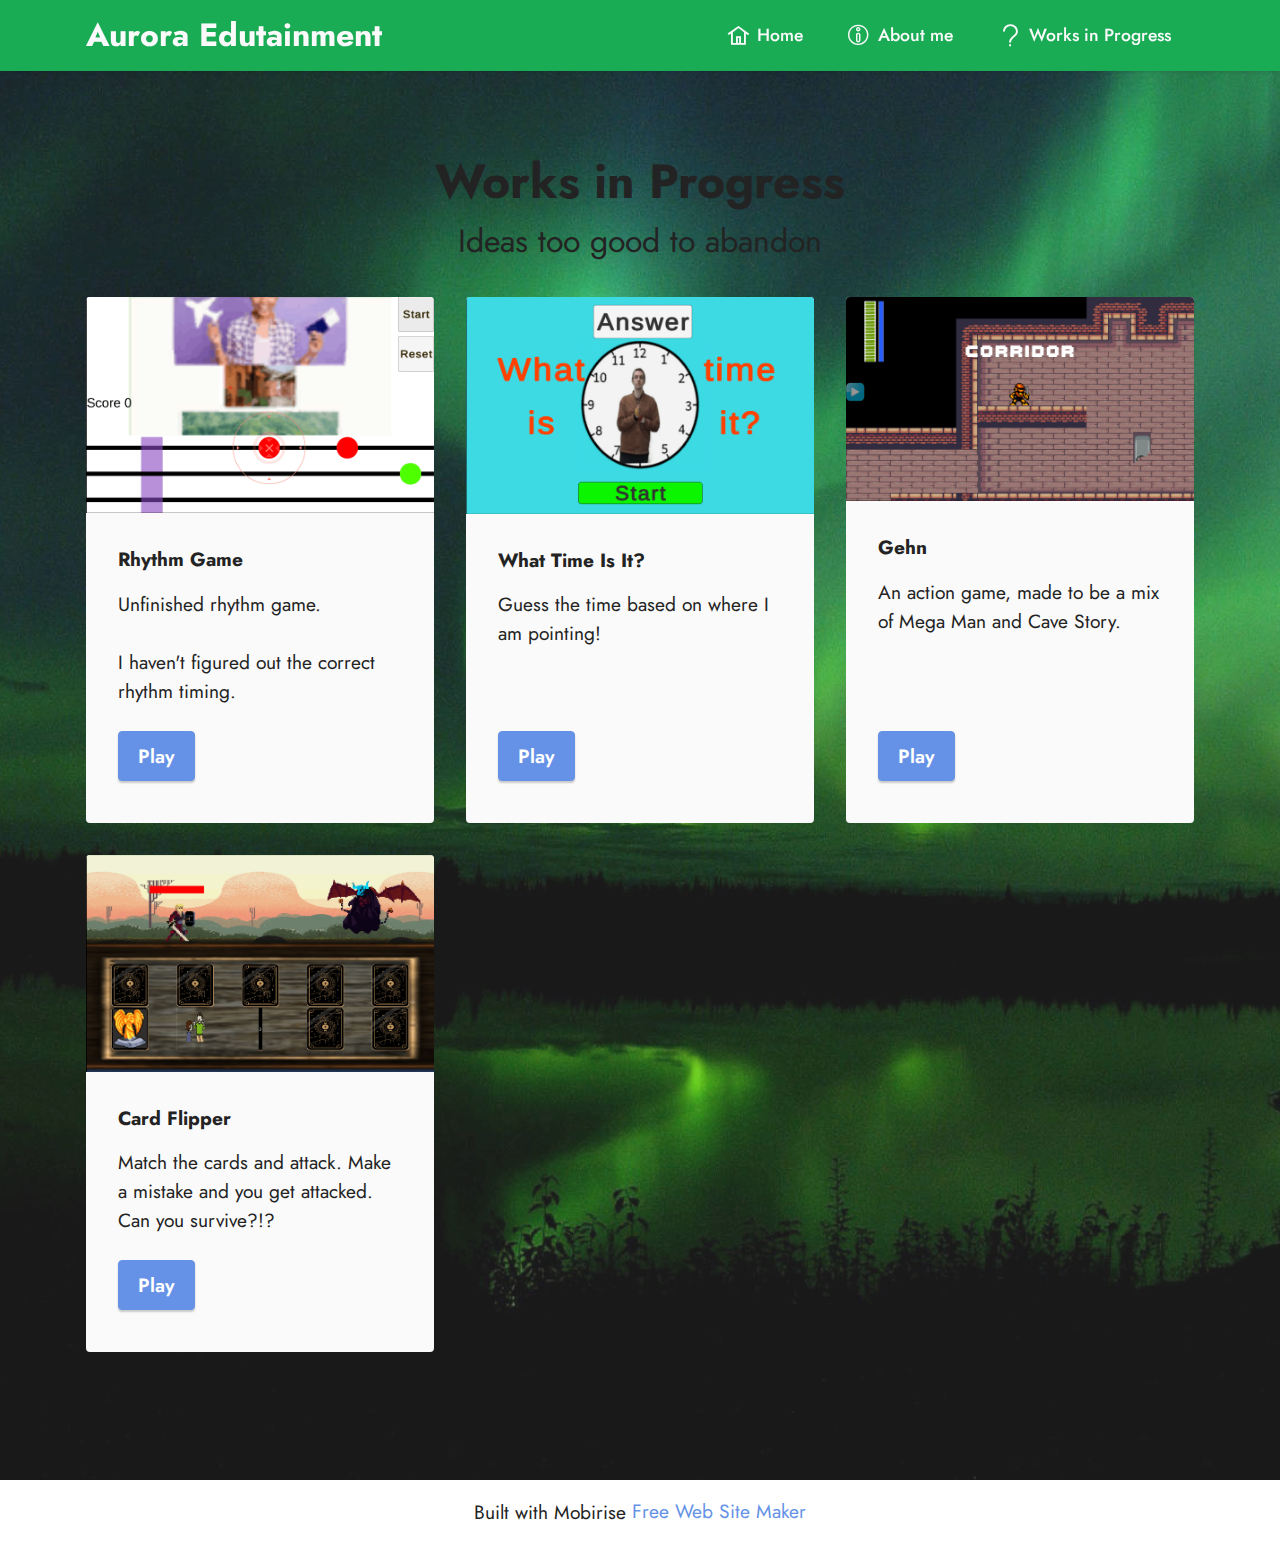
==== page1.html @ 4bd22169 "initial commit" ====
<!DOCTYPE html>
<html  >
<head>
  <!-- Site made with Mobirise Website Builder v5.6.11, https://mobirise.com -->
  <meta charset="UTF-8">
  <meta http-equiv="X-UA-Compatible" content="IE=edge">
  <meta name="generator" content="Mobirise v5.6.11, mobirise.com">
  <meta name="twitter:card" content="summary_large_image"/>
  <meta name="twitter:image:src" content="">
  <meta property="og:image" content="">
  <meta name="twitter:title" content="Works in Progress">
  <meta name="viewport" content="width=device-width, initial-scale=1, minimum-scale=1">
  <link rel="shortcut icon" href="assets/images/logo.png" type="image/x-icon">
  <meta name="description" content="">
  
  
  <title>Works in Progress</title>
  <link rel="stylesheet" href="assets/web/assets/mobirise-icons2/mobirise2.css">
  <link rel="stylesheet" href="assets/web/assets/mobirise-icons-bold/mobirise-icons-bold.css">
  <link rel="stylesheet" href="assets/bootstrap/css/bootstrap.min.css">
  <link rel="stylesheet" href="assets/bootstrap/css/bootstrap-grid.min.css">
  <link rel="stylesheet" href="assets/bootstrap/css/bootstrap-reboot.min.css">
  <link rel="stylesheet" href="assets/dropdown/css/style.css">
  <link rel="stylesheet" href="assets/socicon/css/styles.css">
  <link rel="stylesheet" href="assets/theme/css/style.css">
  <link rel="preload" href="https://fonts.googleapis.com/css?family=Jost:100,200,300,400,500,600,700,800,900,100i,200i,300i,400i,500i,600i,700i,800i,900i&display=swap" as="style" onload="this.onload=null;this.rel='stylesheet'">
  <noscript><link rel="stylesheet" href="https://fonts.googleapis.com/css?family=Jost:100,200,300,400,500,600,700,800,900,100i,200i,300i,400i,500i,600i,700i,800i,900i&display=swap"></noscript>
  <link rel="preload" as="style" href="assets/mobirise/css/mbr-additional.css"><link rel="stylesheet" href="assets/mobirise/css/mbr-additional.css" type="text/css">
  
  
  
  
</head>
<body>
  
  <section data-bs-version="5.1" class="menu menu1 cid-tfhYe8o2mH" once="menu" id="menu1-6">
    

    <nav class="navbar navbar-dropdown navbar-fixed-top navbar-expand-lg">
        <div class="container">
            <div class="navbar-brand">
                
                <span class="navbar-caption-wrap"><a class="navbar-caption text-white display-5" href="https://mobiri.se">Aurora Edutainment</a></span>
            </div>
            <button class="navbar-toggler" type="button" data-toggle="collapse" data-bs-toggle="collapse" data-target="#navbarSupportedContent" data-bs-target="#navbarSupportedContent" aria-controls="navbarNavAltMarkup" aria-expanded="false" aria-label="Toggle navigation">
                <div class="hamburger">
                    <span></span>
                    <span></span>
                    <span></span>
                    <span></span>
                </div>
            </button>
            <div class="collapse navbar-collapse" id="navbarSupportedContent">
                <ul class="navbar-nav nav-dropdown nav-right" data-app-modern-menu="true"><li class="nav-item"><a class="nav-link link text-white text-primary display-4" href="index.html"><span class="mobi-mbri mobi-mbri-home mbr-iconfont mbr-iconfont-btn"></span>Home</a></li><li class="nav-item"><a class="nav-link link text-white text-primary display-4" href="page2.html"><span class="mbrib-info mbr-iconfont mbr-iconfont-btn"></span>About me</a></li>
                    <li class="nav-item"><a class="nav-link link text-white display-4" href="page1.html"><span class="mobi-mbri mobi-mbri-question mbr-iconfont mbr-iconfont-btn"></span>Works in Progress</a></li></ul>
                
                
            </div>
        </div>
    </nav>
</section>

<section data-bs-version="5.1" class="features3 cid-tfhQQlpBH6" id="features3-1">
    
    <div class="mbr-overlay"></div>
    <div class="container">
        <div class="mbr-section-head">
            <h4 class="mbr-section-title mbr-fonts-style align-center mb-0 display-2"><strong>Works in Progress</strong></h4>
            <h5 class="mbr-section-subtitle mbr-fonts-style align-center mb-0 mt-2 display-5">Ideas too good to abandon</h5>
        </div>
        <div class="row mt-4">
            <div class="item features-image сol-12 col-md-6 col-lg-4">
                <div class="item-wrapper">
                    <div class="item-img">
                        <a href="https://birgirbac.github.io/Rthmm/"><img src="assets/images/rthmm-816x508.png" alt="Mobirise Website Builder" data-slide-to="0" data-bs-slide-to="0"></a>
                    </div>
                    <div class="item-content">
                        <h5 class="item-title mbr-fonts-style display-7"><strong>Rhythm Game</strong></h5>
                        
                        <p class="mbr-text mbr-fonts-style mt-3 display-7">Unfinished rhythm game.<br><br>I haven't figured out the correct rhythm timing.</p>
                    </div>
                    <div class="mbr-section-btn item-footer mt-2"><a href="https://birgirbac.github.io/Rthmm" class="btn btn-primary item-btn display-7" target="_blank">Play</a></div>
                </div>
            </div><div class="item features-image сol-12 col-md-6 col-lg-4">
                <div class="item-wrapper">
                    <div class="item-img">
                        <a href="https://birgirbac.github.io/whattime"><img src="assets/images/whattime-1552x967.png" alt="Mobirise Website Builder" data-slide-to="1" data-bs-slide-to="1"></a>
                    </div>
                    <div class="item-content">
                        <h5 class="item-title mbr-fonts-style display-7"><strong>What Time Is It?</strong></h5>
                        
                        <p class="mbr-text mbr-fonts-style mt-3 display-7">Guess the time based on where I am pointing!</p>
                    </div>
                    <div class="mbr-section-btn item-footer mt-2"><a href="https://birgirbac.github.io/whattime" class="btn btn-primary item-btn display-7" target="_blank">Play</a></div>
                </div>
            </div><div class="item features-image сol-12 col-md-6 col-lg-4">
                <div class="item-wrapper">
                    <div class="item-img">
                        <a href="https://birgirbac.github.io/gehn"><img src="assets/images/gehn-1549x909.png" alt="Mobirise Website Builder" data-slide-to="2" data-bs-slide-to="2"></a>
                    </div>
                    <div class="item-content">
                        <h5 class="item-title mbr-fonts-style display-7"><strong>Gehn</strong></h5>
                        
                        <p class="mbr-text mbr-fonts-style mt-3 display-7">An action game, made to be a mix of Mega Man and Cave Story.</p>
                    </div>
                    <div class="mbr-section-btn item-footer mt-2"><a href="https://birgirbac.github.io/gehn" class="btn btn-primary item-btn display-7" target="_blank">Play</a></div>
                </div>
            </div><div class="item features-image сol-12 col-md-6 col-lg-4">
                <div class="item-wrapper">
                    <div class="item-img">
                        <a href="https://birgirbac.github.io/flipper"><img src="assets/images/flippy-1554x969.png" alt="Mobirise Website Builder" data-slide-to="3" data-bs-slide-to="3"></a>
                    </div>
                    <div class="item-content">
                        <h5 class="item-title mbr-fonts-style display-7"><strong>Card Flipper</strong></h5>
                        
                        <p class="mbr-text mbr-fonts-style mt-3 display-7">Match the cards and attack. Make a mistake and you get attacked. Can you survive?!?</p>
                    </div>
                    <div class="mbr-section-btn item-footer mt-2"><a href="https://birgirbac.github.io/flipper" class="btn btn-primary item-btn display-7" target="_blank">Play</a></div>
                </div>
            </div>
            
            
        </div>
    </div>
</section><section class="display-7" style="padding: 0;align-items: center;justify-content: center;flex-wrap: wrap;    align-content: center;display: flex;position: relative;height: 4rem;"><a href="https://mobiri.se/2851809" style="flex: 1 1;height: 4rem;position: absolute;width: 100%;z-index: 1;"><img alt="" style="height: 4rem;" src="[data-uri]"></a><p style="margin: 0;text-align: center;" class="display-7">Built with Mobirise &#8204;</p><a style="z-index:1" href="https://mobirise.com/website-maker.html">Free Web Site Maker</a></section><script src="assets/bootstrap/js/bootstrap.bundle.min.js"></script>  <script src="assets/smoothscroll/smooth-scroll.js"></script>  <script src="assets/ytplayer/index.js"></script>  <script src="assets/dropdown/js/navbar-dropdown.js"></script>  <script src="assets/theme/js/script.js"></script>  
  
  
</body>
</html>
---- assets/web/assets/mobirise-icons2/mobirise2.css ----
@font-face {
  font-family: 'Moririse2';
  font-display: swap;
  src:  url('mobirise2.eot?f2bix4');
  src:  url('mobirise2.eot?f2bix4#iefix') format('embedded-opentype'),
    url('mobirise2.ttf?f2bix4') format('truetype'),
    url('mobirise2.woff?f2bix4') format('woff'),
    url('mobirise2.svg?f2bix4#mobirise2') format('svg');
  font-weight: normal;
  font-style: normal;
}

[class^="mobi-"], [class*=" mobi-"] {
  /* use !important to prevent issues with browser extensions that change fonts */
  font-family: 'Moririse2' !important;
  speak: none;
  font-style: normal;
  font-weight: normal;
  font-variant: normal;
  text-transform: none;
  line-height: 1;

  /* Better Font Rendering =========== */
  -webkit-font-smoothing: antialiased;
  -moz-osx-font-smoothing: grayscale;
}

.mobi-mbri-add-submenu:before {
  content: "\e900";
}
.mobi-mbri-alert:before {
  content: "\e901";
}
.mobi-mbri-align-center:before {
  content: "\e902";
}
.mobi-mbri-align-justify:before {
  content: "\e903";
}
.mobi-mbri-align-left:before {
  content: "\e904";
}
.mobi-mbri-align-right:before {
  content: "\e905";
}
.mobi-mbri-android:before {
  content: "\e906";
}
.mobi-mbri-apple:before {
  content: "\e907";
}
.mobi-mbri-arrow-down:before {
  content: "\e908";
}
.mobi-mbri-arrow-next:before {
  content: "\e909";
}
.mobi-mbri-arrow-prev:before {
  content: "\e90a";
}
.mobi-mbri-arrow-up:before {
  content: "\e90b";
}
.mobi-mbri-bold:before {
  content: "\e90c";
}
.mobi-mbri-bookmark:before {
  content: "\e90d";
}
.mobi-mbri-bootstrap:before {
  content: "\e90e";
}
.mobi-mbri-briefcase:before {
  content: "\e90f";
}
.mobi-mbri-browse:before {
  content: "\e910";
}
.mobi-mbri-bulleted-list:before {
  content: "\e911";
}
.mobi-mbri-calendar:before {
  content: "\e912";
}
.mobi-mbri-camera:before {
  content: "\e913";
}
.mobi-mbri-cart-add:before {
  content: "\e914";
}
.mobi-mbri-cart-full:before {
  content: "\e915";
}
.mobi-mbri-cash:before {
  content: "\e916";
}
.mobi-mbri-change-style:before {
  content: "\e917";
}
.mobi-mbri-chat:before {
  content: "\e918";
}
.mobi-mbri-clock:before {
  content: "\e919";
}
.mobi-mbri-close:before {
  content: "\e91a";
}
.mobi-mbri-cloud:before {
  content: "\e91b";
}
.mobi-mbri-code:before {
  content: "\e91c";
}
.mobi-mbri-contact-form:before {
  content: "\e91d";
}
.mobi-mbri-credit-card:before {
  content: "\e91e";
}
.mobi-mbri-cursor-click:before {
  content: "\e91f";
}
.mobi-mbri-cust-feedback:before {
  content: "\e920";
}
.mobi-mbri-database:before {
  content: "\e921";
}
.mobi-mbri-delivery:before {
  content: "\e922";
}
.mobi-mbri-desktop:before {
  content: "\e923";
}
.mobi-mbri-devices:before {
  content: "\e924";
}
.mobi-mbri-down:before {
  content: "\e925";
}
.mobi-mbri-download-2:before {
  content: "\e926";
}
.mobi-mbri-download:before {
  content: "\e927";
}
.mobi-mbri-drag-n-drop-2:before {
  content: "\e928";
}
.mobi-mbri-drag-n-drop:before {
  content: "\e929";
}
.mobi-mbri-edit-2:before {
  content: "\e92a";
}
.mobi-mbri-edit:before {
  content: "\e92b";
}
.mobi-mbri-error:before {
  content: "\e92c";
}
.mobi-mbri-extension:before {
  content: "\e92d";
}
.mobi-mbri-features:before {
  content: "\e92e";
}
.mobi-mbri-file:before {
  content: "\e92f";
}
.mobi-mbri-flag:before {
  content: "\e930";
}
.mobi-mbri-folder:before {
  content: "\e931";
}
.mobi-mbri-gift:before {
  content: "\e932";
}
.mobi-mbri-github:before {
  content: "\e933";
}
.mobi-mbri-globe-2:before {
  content: "\e934";
}
.mobi-mbri-globe:before {
  content: "\e935";
}
.mobi-mbri-growing-chart:before {
  content: "\e936";
}
.mobi-mbri-hearth:before {
  content: "\e937";
}
.mobi-mbri-help:before {
  content: "\e938";
}
.mobi-mbri-home:before {
  content: "\e939";
}
.mobi-mbri-hot-cup:before {
  content: "\e93a";
}
.mobi-mbri-idea:before {
  content: "\e93b";
}
.mobi-mbri-image-gallery:before {
  content: "\e93c";
}
.mobi-mbri-image-slider:before {
  content: "\e93d";
}
.mobi-mbri-info:before {
  content: "\e93e";
}
.mobi-mbri-italic:before {
  content: "\e93f";
}
.mobi-mbri-key:before {
  content: "\e940";
}
.mobi-mbri-laptop:before {
  content: "\e941";
}
.mobi-mbri-layers:before {
  content: "\e942";
}
.mobi-mbri-left-right:before {
  content: "\e943";
}
.mobi-mbri-left:before {
  content: "\e944";
}
.mobi-mbri-letter:before {
  content: "\e945";
}
.mobi-mbri-like:before {
  content: "\e946";
}
.mobi-mbri-link:before {
  content: "\e947";
}
.mobi-mbri-lock:before {
  content: "\e948";
}
.mobi-mbri-login:before {
  content: "\e949";
}
.mobi-mbri-logout:before {
  content: "\e94a";
}
.mobi-mbri-magic-stick:before {
  content: "\e94b";
}
.mobi-mbri-map-pin:before {
  content: "\e94c";
}
.mobi-mbri-menu:before {
  content: "\e94d";
}
.mobi-mbri-mobile-2:before {
  content: "\e94e";
}
.mobi-mbri-mobile-horizontal:before {
  content: "\e94f";
}
.mobi-mbri-mobile:before {
  content: "\e950";
}
.mobi-mbri-mobirise:before {
  content: "\e951";
}
.mobi-mbri-more-horizontal:before {
  content: "\e952";
}
.mobi-mbri-more-vertical:before {
  content: "\e953";
}
.mobi-mbri-music:before {
  content: "\e954";
}
.mobi-mbri-new-file:before {
  content: "\e955";
}
.mobi-mbri-numbered-list:before {
  content: "\e956";
}
.mobi-mbri-opened-folder:before {
  content: "\e957";
}
.mobi-mbri-pages:before {
  content: "\e958";
}
.mobi-mbri-paper-plane:before {
  content: "\e959";
}
.mobi-mbri-paperclip:before {
  content: "\e95a";
}
.mobi-mbri-phone:before {
  content: "\e95b";
}
.mobi-mbri-photo:before {
  content: "\e95c";
}
.mobi-mbri-photos:before {
  content: "\e95d";
}
.mobi-mbri-pin:before {
  content: "\e95e";
}
.mobi-mbri-play:before {
  content: "\e95f";
}
.mobi-mbri-plus:before {
  content: "\e960";
}
.mobi-mbri-preview:before {
  content: "\e961";
}
.mobi-mbri-print:before {
  content: "\e962";
}
.mobi-mbri-protect:before {
  content: "\e963";
}
.mobi-mbri-question:before {
  content: "\e964";
}
.mobi-mbri-quote-left:before {
  content: "\e965";
}
.mobi-mbri-quote-right:before {
  content: "\e966";
}
.mobi-mbri-redo:before {
  content: "\e967";
}
.mobi-mbri-refresh:before {
  content: "\e968";
}
.mobi-mbri-responsive-2:before {
  content: "\e969";
}
.mobi-mbri-responsive:before {
  content: "\e96a";
}
.mobi-mbri-right:before {
  content: "\e96b";
}
.mobi-mbri-rocket:before {
  content: "\e96c";
}
.mobi-mbri-sad-face:before {
  content: "\e96d";
}
.mobi-mbri-sale:before {
  content: "\e96e";
}
.mobi-mbri-save:before {
  content: "\e96f";
}
.mobi-mbri-search:before {
  content: "\e970";
}
.mobi-mbri-setting-2:before {
  content: "\e971";
}
.mobi-mbri-setting-3:before {
  content: "\e972";
}
.mobi-mbri-setting:before {
  content: "\e973";
}
.mobi-mbri-share:before {
  content: "\e974";
}
.mobi-mbri-shopping-bag:before {
  content: "\e975";
}
.mobi-mbri-shopping-basket:before {
  content: "\e976";
}
.mobi-mbri-shopping-cart:before {
  content: "\e977";
}
.mobi-mbri-sites:before {
  content: "\e978";
}
.mobi-mbri-smile-face:before {
  content: "\e979";
}
.mobi-mbri-speed:before {
  content: "\e97a";
}
.mobi-mbri-star:before {
  content: "\e97b";
}
.mobi-mbri-success:before {
  content: "\e97c";
}
.mobi-mbri-sun:before {
  content: "\e97d";
}
.mobi-mbri-sun2:before {
  content: "\e97e";
}
.mobi-mbri-tablet-vertical:before {
  content: "\e97f";
}
.mobi-mbri-tablet:before {
  content: "\e980";
}
.mobi-mbri-target:before {
  content: "\e981";
}
.mobi-mbri-timer:before {
  content: "\e982";
}
.mobi-mbri-to-ftp:before {
  content: "\e983";
}
.mobi-mbri-to-local-drive:before {
  content: "\e984";
}
.mobi-mbri-touch-swipe:before {
  content: "\e985";
}
.mobi-mbri-touch:before {
  content: "\e986";
}
.mobi-mbri-trash:before {
  content: "\e987";
}
.mobi-mbri-underline:before {
  content: "\e988";
}
.mobi-mbri-undo:before {
  content: "\e989";
}
.mobi-mbri-unlink:before {
  content: "\e98a";
}
.mobi-mbri-unlock:before {
  content: "\e98b";
}
.mobi-mbri-up-down:before {
  content: "\e98c";
}
.mobi-mbri-up:before {
  content: "\e98d";
}
.mobi-mbri-update:before {
  content: "\e98e";
}
.mobi-mbri-upload-2:before {
  content: "\e98f";
}
.mobi-mbri-upload:before {
  content: "\e990";
}
.mobi-mbri-user-2:before {
  content: "\e991";
}
.mobi-mbri-user:before {
  content: "\e992";
}
.mobi-mbri-users:before {
  content: "\e993";
}
.mobi-mbri-video-play:before {
  content: "\e994";
}
.mobi-mbri-video:before {
  content: "\e995";
}
.mobi-mbri-watch:before {
  content: "\e996";
}
.mobi-mbri-website-theme-2:before {
  content: "\e997";
}
.mobi-mbri-website-theme:before {
  content: "\e998";
}
.mobi-mbri-wifi:before {
  content: "\e999";
}
.mobi-mbri-windows:before {
  content: "\e99a";
}
.mobi-mbri-zoom-in:before {
  content: "\e99b";
}
.mobi-mbri-zoom-out:before {
  content: "\e99c";
}
---- assets/web/assets/mobirise-icons-bold/mobirise-icons-bold.css ----
@font-face {
  font-family: 'mobirise-icons-bold';
  font-display: swap;
  src:  url('mobirise-icons-bold.eot?m1l4yr');
  src:  url('mobirise-icons-bold.eot?m1l4yr#iefix') format('embedded-opentype'),
    url('mobirise-icons-bold.ttf?m1l4yr') format('truetype'),
    url('mobirise-icons-bold.woff?m1l4yr') format('woff'),
    url('mobirise-icons-bold.svg?m1l4yr#mobirise-icons-bold') format('svg');
  font-weight: normal;
  font-style: normal;
}

[class^="mbrib-"], [class*="mbrib-"] {
  /* use !important to prevent issues with browser extensions that change fonts */
  font-family: 'mobirise-icons-bold' !important;
  speak: none;
  font-style: normal;
  font-weight: normal;
  font-variant: normal;
  text-transform: none;
  line-height: 1;

  /* Better Font Rendering =========== */
  -webkit-font-smoothing: antialiased;
  -moz-osx-font-smoothing: grayscale;
}

.mbrib-add-submenu:before {
  content: "\e900";
}
.mbrib-alert:before {
  content: "\e901";
}
.mbrib-align-center:before {
  content: "\e902";
}
.mbrib-align-justify:before {
  content: "\e903";
}
.mbrib-align-left:before {
  content: "\e904";
}
.mbrib-align-right:before {
  content: "\e905";
}
.mbrib-android:before {
  content: "\e906";
}
.mbrib-apple:before {
  content: "\e907";
}
.mbrib-arrow-down:before {
  content: "\e908";
}
.mbrib-arrow-next:before {
  content: "\e909";
}
.mbrib-arrow-prev:before {
  content: "\e90a";
}
.mbrib-arrow-up:before {
  content: "\e90b";
}
.mbrib-bold:before {
  content: "\e90c";
}
.mbrib-bookmark:before {
  content: "\e90d";
}
.mbrib-bootstrap:before {
  content: "\e90e";
}
.mbrib-briefcase:before {
  content: "\e90f";
}
.mbrib-browse:before {
  content: "\e910";
}
.mbrib-bulleted-list:before {
  content: "\e911";
}
.mbrib-calendar:before {
  content: "\e912";
}
.mbrib-camera:before {
  content: "\e913";
}
.mbrib-cart-add:before {
  content: "\e914";
}
.mbrib-cart-full:before {
  content: "\e915";
}
.mbrib-cash:before {
  content: "\e916";
}
.mbrib-change-style:before {
  content: "\e917";
}
.mbrib-chat:before {
  content: "\e918";
}
.mbrib-clock:before {
  content: "\e919";
}
.mbrib-close:before {
  content: "\e91a";
}
.mbrib-cloud:before {
  content: "\e91b";
}
.mbrib-code:before {
  content: "\e91c";
}
.mbrib-contact-form:before {
  content: "\e91d";
}
.mbrib-credit-card:before {
  content: "\e91e";
}
.mbrib-cursor-click:before {
  content: "\e91f";
}
.mbrib-cust-feedback:before {
  content: "\e920";
}
.mbrib-database:before {
  content: "\e921";
}
.mbrib-delivery:before {
  content: "\e922";
}
.mbrib-desktop:before {
  content: "\e923";
}
.mbrib-devices:before {
  content: "\e924";
}
.mbrib-down:before {
  content: "\e925";
}
.mbrib-download:before {
  content: "\e926";
}
.mbrib-drag-n-drop:before {
  content: "\e927";
}
.mbrib-drag-n-drop2:before {
  content: "\e928";
}
.mbrib-edit:before {
  content: "\e929";
}
.mbrib-edit2:before {
  content: "\e92a";
}
.mbrib-error:before {
  content: "\e92b";
}
.mbrib-extension:before {
  content: "\e92c";
}
.mbrib-features:before {
  content: "\e92d";
}
.mbrib-file:before {
  content: "\e92e";
}
.mbrib-flag:before {
  content: "\e92f";
}
.mbrib-folder:before {
  content: "\e930";
}
.mbrib-gift:before {
  content: "\e931";
}
.mbrib-github:before {
  content: "\e932";
}
.mbrib-globe-2:before {
  content: "\e933";
}
.mbrib-globe:before {
  content: "\e934";
}
.mbrib-growing-chart:before {
  content: "\e935";
}
.mbrib-hearth:before {
  content: "\e936";
}
.mbrib-help:before {
  content: "\e937";
}
.mbrib-home:before {
  content: "\e938";
}
.mbrib-hot-cup:before {
  content: "\e939";
}
.mbrib-idea:before {
  content: "\e93a";
}
.mbrib-image-gallery:before {
  content: "\e93b";
}
.mbrib-image-slider:before {
  content: "\e93c";
}
.mbrib-info:before {
  content: "\e93d";
}
.mbrib-italic:before {
  content: "\e93e";
}
.mbrib-key:before {
  content: "\e93f";
}
.mbrib-laptop:before {
  content: "\e940";
}
.mbrib-layers:before {
  content: "\e941";
}
.mbrib-left-right:before {
  content: "\e942";
}
.mbrib-left:before {
  content: "\e943";
}
.mbrib-letter:before {
  content: "\e944";
}
.mbrib-like:before {
  content: "\e945";
}
.mbrib-link:before {
  content: "\e946";
}
.mbrib-lock:before {
  content: "\e947";
}
.mbrib-login:before {
  content: "\e948";
}
.mbrib-logout:before {
  content: "\e949";
}
.mbrib-magic-stick:before {
  content: "\e94a";
}
.mbrib-map-pin:before {
  content: "\e94b";
}
.mbrib-menu:before {
  content: "\e94c";
}
.mbrib-mobile:before {
  content: "\e94d";
}
.mbrib-mobile2:before {
  content: "\e94e";
}
.mbrib-mobirise:before {
  content: "\e94f";
}
.mbrib-more-horizontal:before {
  content: "\e950";
}
.mbrib-more-vertical:before {
  content: "\e951";
}
.mbrib-music:before {
  content: "\e952";
}
.mbrib-new-file:before {
  content: "\e953";
}
.mbrib-numbered-list:before {
  content: "\e954";
}
.mbrib-opened-folder:before {
  content: "\e955";
}
.mbrib-pages:before {
  content: "\e956";
}
.mbrib-paper-plane:before {
  content: "\e957";
}
.mbrib-paperclip:before {
  content: "\e958";
}
.mbrib-photo:before {
  content: "\e959";
}
.mbrib-photos:before {
  content: "\e95a";
}
.mbrib-pin:before {
  content: "\e95b";
}
.mbrib-play:before {
  content: "\e95c";
}
.mbrib-plus:before {
  content: "\e95d";
}
.mbrib-preview:before {
  content: "\e95e";
}
.mbrib-print:before {
  content: "\e95f";
}
.mbrib-protect:before {
  content: "\e960";
}
.mbrib-question:before {
  content: "\e961";
}
.mbrib-quote-left:before {
  content: "\e962";
}
.mbrib-quote-right:before {
  content: "\e963";
}
.mbrib-redo:before {
  content: "\e964";
}
.mbrib-refresh:before {
  content: "\e965";
}
.mbrib-responsive:before {
  content: "\e966";
}
.mbrib-right:before {
  content: "\e967";
}
.mbrib-rocket:before {
  content: "\e968";
}
.mbrib-sad-face:before {
  content: "\e969";
}
.mbrib-sale:before {
  content: "\e96a";
}
.mbrib-save:before {
  content: "\e96b";
}
.mbrib-search:before {
  content: "\e96c";
}
.mbrib-setting:before {
  content: "\e96d";
}
.mbrib-setting2:before {
  content: "\e96e";
}
.mbrib-setting3:before {
  content: "\e96f";
}
.mbrib-share:before {
  content: "\e970";
}
.mbrib-shopping-bag:before {
  content: "\e971";
}
.mbrib-shopping-basket:before {
  content: "\e972";
}
.mbrib-shopping-cart:before {
  content: "\e973";
}
.mbrib-sites:before {
  content: "\e974";
}
.mbrib-smile-face:before {
  content: "\e975";
}
.mbrib-speed:before {
  content: "\e976";
}
.mbrib-star:before {
  content: "\e977";
}
.mbrib-success:before {
  content: "\e978";
}
.mbrib-sun:before {
  content: "\e979";
}
.mbrib-sun2:before {
  content: "\e97a";
}
.mbrib-tablet-vertical:before {
  content: "\e97b";
}
.mbrib-tablet:before {
  content: "\e97c";
}
.mbrib-target:before {
  content: "\e97d";
}
.mbrib-timer:before {
  content: "\e97e";
}
.mbrib-to-ftp:before {
  content: "\e97f";
}
.mbrib-to-local-drive:before {
  content: "\e980";
}
.mbrib-touch-swipe:before {
  content: "\e981";
}
.mbrib-touch:before {
  content: "\e982";
}
.mbrib-trash:before {
  content: "\e983";
}
.mbrib-underline:before {
  content: "\e984";
}
.mbrib-undo:before {
  content: "\e985";
}
.mbrib-unlink:before {
  content: "\e986";
}
.mbrib-unlock:before {
  content: "\e987";
}
.mbrib-up-down:before {
  content: "\e988";
}
.mbrib-up:before {
  content: "\e989";
}
.mbrib-update:before {
  content: "\e98a";
}
.mbrib-upload:before {
  content: "\e98b";
}
.mbrib-user:before {
  content: "\e98c";
}
.mbrib-user2:before {
  content: "\e98d";
}
.mbrib-users:before {
  content: "\e98e";
}
.mbrib-video-play:before {
  content: "\e98f";
}
.mbrib-video:before {
  content: "\e990";
}
.mbrib-watch:before {
  content: "\e991";
}
.mbrib-website-theme:before {
  content: "\e992";
}
.mbrib-wifi:before {
  content: "\e993";
}
.mbrib-windows:before {
  content: "\e994";
}
.mbrib-zoom-out:before {
  content: "\e995";
}
---- assets/dropdown/css/style.css ----
.navbar-dropdown {
  left: 0;
  padding: 0;
  position: absolute;
  right: 0;
  top: 0;
  transition: all 0.45s ease;
  z-index: 1030;
  background: #282828; }
  .navbar-dropdown .navbar-logo {
    margin-right: 0.8rem;
    transition: margin 0.3s ease-in-out;
    vertical-align: middle; }
    .navbar-dropdown .navbar-logo img {
      height: 3.125rem;
      transition: all 0.3s ease-in-out; }
    .navbar-dropdown .navbar-logo.mbr-iconfont {
      font-size: 3.125rem;
      line-height: 3.125rem; }
  .navbar-dropdown .navbar-caption {
    font-weight: 700;
    white-space: normal;
    vertical-align: -4px;
    line-height: 3.125rem !important; }
    .navbar-dropdown .navbar-caption, .navbar-dropdown .navbar-caption:hover {
      color: inherit;
      text-decoration: none; }
  .navbar-dropdown .mbr-iconfont + .navbar-caption {
    vertical-align: -1px; }
  .navbar-dropdown.navbar-fixed-top {
    position: fixed; }
  .navbar-dropdown .navbar-brand span {
    vertical-align: -4px; }
  .navbar-dropdown.bg-color.transparent {
    background: none; }
  .navbar-dropdown.navbar-short .navbar-brand {
    padding: 0.625rem 0; }
    .navbar-dropdown.navbar-short .navbar-brand span {
      vertical-align: -1px; }
  .navbar-dropdown.navbar-short .navbar-caption {
    line-height: 2.375rem !important;
    vertical-align: -2px; }
  .navbar-dropdown.navbar-short .navbar-logo {
    margin-right: 0.5rem; }
    .navbar-dropdown.navbar-short .navbar-logo img {
      height: 2.375rem; }
    .navbar-dropdown.navbar-short .navbar-logo.mbr-iconfont {
      font-size: 2.375rem;
      line-height: 2.375rem; }
  .navbar-dropdown.navbar-short .mbr-table-cell {
    height: 3.625rem; }
  .navbar-dropdown .navbar-close {
    left: 0.6875rem;
    position: fixed;
    top: 0.75rem;
    z-index: 1000; }
  .navbar-dropdown .hamburger-icon {
    content: "";
    display: inline-block;
    vertical-align: middle;
    width: 16px;
    -webkit-box-shadow: 0 -6px 0 1px #282828,0 0 0 1px #282828,0 6px 0 1px #282828;
    -moz-box-shadow: 0 -6px 0 1px #282828,0 0 0 1px #282828,0 6px 0 1px #282828;
    box-shadow: 0 -6px 0 1px #282828,0 0 0 1px #282828,0 6px 0 1px #282828; }

.dropdown-menu .dropdown-toggle[data-toggle="dropdown-submenu"]::after {
  border-bottom: 0.35em solid transparent;
  border-left: 0.35em solid;
  border-right: 0;
  border-top: 0.35em solid transparent;
  margin-left: 0.3rem; }

.dropdown-menu .dropdown-item:focus {
  outline: 0; }

.nav-dropdown {
  font-size: 0.75rem;
  font-weight: 500;
  height: auto !important; }
  .nav-dropdown .nav-btn {
    padding-left: 1rem; }
  .nav-dropdown .link {
    margin: .667em 1.667em;
    font-weight: 500;
    padding: 0;
    transition: color .2s ease-in-out; }
    .nav-dropdown .link.dropdown-toggle {
      margin-right: 2.583em; }
      .nav-dropdown .link.dropdown-toggle::after {
        margin-left: .25rem;
        border-top: 0.35em solid;
        border-right: 0.35em solid transparent;
        border-left: 0.35em solid transparent;
        border-bottom: 0; }
      .nav-dropdown .link.dropdown-toggle[aria-expanded="true"] {
        margin: 0;
        padding: 0.667em 3.263em  0.667em 1.667em; }
  .nav-dropdown .link::after,
  .nav-dropdown .dropdown-item::after {
    color: inherit; }
  .nav-dropdown .btn {
    font-size: 0.75rem;
    font-weight: 700;
    letter-spacing: 0;
    margin-bottom: 0;
    padding-left: 1.25rem;
    padding-right: 1.25rem; }
  .nav-dropdown .dropdown-menu {
    border-radius: 0;
    border: 0;
    left: 0;
    margin: 0;
    padding-bottom: 1.25rem;
    padding-top: 1.25rem;
    position: relative; }
  .nav-dropdown .dropdown-submenu {
    margin-left: 0.125rem;
    top: 0; }
  .nav-dropdown .dropdown-item {
    font-weight: 500;
    line-height: 2;
    padding: 0.3846em 4.615em 0.3846em 1.5385em;
    position: relative;
    transition: color .2s ease-in-out, background-color .2s ease-in-out; }
    .nav-dropdown .dropdown-item::after {
      margin-top: -0.3077em;
      position: absolute;
      right: 1.1538em;
      top: 50%; }
    .nav-dropdown .dropdown-item:focus, .nav-dropdown .dropdown-item:hover {
      background: none; }

@media (max-width: 767px) {
  .nav-dropdown.navbar-toggleable-sm {
    bottom: 0;
    display: none;
    left: 0;
    overflow-x: hidden;
    position: fixed;
    top: 0;
    transform: translateX(-100%);
    -ms-transform: translateX(-100%);
    -webkit-transform: translateX(-100%);
    width: 18.75rem;
    z-index: 999; } }
.nav-dropdown.navbar-toggleable-xl {
  bottom: 0;
  display: none;
  left: 0;
  overflow-x: hidden;
  position: fixed;
  top: 0;
  transform: translateX(-100%);
  -ms-transform: translateX(-100%);
  -webkit-transform: translateX(-100%);
  width: 18.75rem;
  z-index: 999; }

.nav-dropdown-sm {
  display: block !important;
  overflow-x: hidden;
  overflow: auto;
  padding-top: 3.875rem; }
  .nav-dropdown-sm::after {
    content: "";
    display: block;
    height: 3rem;
    width: 100%; }
  .nav-dropdown-sm.collapse.in ~ .navbar-close {
    display: block !important; }
  .nav-dropdown-sm.collapsing, .nav-dropdown-sm.collapse.in {
    transform: translateX(0);
    -ms-transform: translateX(0);
    -webkit-transform: translateX(0);
    transition: all 0.25s ease-out;
    -webkit-transition: all 0.25s ease-out;
    background: #282828; }
  .nav-dropdown-sm.collapsing[aria-expanded="false"] {
    transform: translateX(-100%);
    -ms-transform: translateX(-100%);
    -webkit-transform: translateX(-100%); }
  .nav-dropdown-sm .nav-item {
    display: block;
    margin-left: 0 !important;
    padding-left: 0; }
  .nav-dropdown-sm .link,
  .nav-dropdown-sm .dropdown-item {
    border-top: 1px dotted rgba(255, 255, 255, 0.1);
    font-size: 0.8125rem;
    line-height: 1.6;
    margin: 0 !important;
    padding: 0.875rem 2.4rem 0.875rem 1.5625rem !important;
    position: relative;
    white-space: normal; }
    .nav-dropdown-sm .link:focus, .nav-dropdown-sm .link:hover,
    .nav-dropdown-sm .dropdown-item:focus,
    .nav-dropdown-sm .dropdown-item:hover {
      background: rgba(0, 0, 0, 0.2) !important;
      color: #c0a375; }
  .nav-dropdown-sm .nav-btn {
    position: relative;
    padding: 1.5625rem 1.5625rem 0 1.5625rem; }
    .nav-dropdown-sm .nav-btn::before {
      border-top: 1px dotted rgba(255, 255, 255, 0.1);
      content: "";
      left: 0;
      position: absolute;
      top: 0;
      width: 100%; }
    .nav-dropdown-sm .nav-btn + .nav-btn {
      padding-top: 0.625rem; }
      .nav-dropdown-sm .nav-btn + .nav-btn::before {
        display: none; }
  .nav-dropdown-sm .btn {
    padding: 0.625rem 0; }
  .nav-dropdown-sm .dropdown-toggle[data-toggle="dropdown-submenu"]::after {
    margin-left: .25rem;
    border-top: 0.35em solid;
    border-right: 0.35em solid transparent;
    border-left: 0.35em solid transparent;
    border-bottom: 0; }
  .nav-dropdown-sm .dropdown-toggle[data-toggle="dropdown-submenu"][aria-expanded="true"]::after {
    border-top: 0;
    border-right: 0.35em solid transparent;
    border-left: 0.35em solid transparent;
    border-bottom: 0.35em solid; }
  .nav-dropdown-sm .dropdown-menu {
    margin: 0;
    padding: 0;
    position: relative;
    top: 0;
    left: 0;
    width: 100%;
    border: 0;
    float: none;
    border-radius: 0;
    background: none; }
  .nav-dropdown-sm .dropdown-submenu {
    left: 100%;
    margin-left: 0.125rem;
    margin-top: -1.25rem;
    top: 0; }

.navbar-toggleable-sm .nav-dropdown .dropdown-menu {
  position: absolute; }

.navbar-toggleable-sm .nav-dropdown .dropdown-submenu {
  left: 100%;
  margin-left: 0.125rem;
  margin-top: -1.25rem;
  top: 0; }

.navbar-toggleable-sm.opened .nav-dropdown .dropdown-menu {
  position: relative; }

.navbar-toggleable-sm.opened .nav-dropdown .dropdown-submenu {
  left: 0;
  margin-left: 00rem;
  margin-top: 0rem;
  top: 0; }

.is-builder .nav-dropdown.collapsing {
  transition: none !important; }
---- assets/socicon/css/styles.css ----
@charset "UTF-8";

@font-face {
  font-family: 'Socicon';
  src:  url('../fonts/socicon.eot');
  src:  url('../fonts/socicon.eot?#iefix') format('embedded-opentype'),
    url('../fonts/socicon.woff2') format('woff2'),
    url('../fonts/socicon.ttf') format('truetype'),
    url('../fonts/socicon.woff') format('woff'),
    url('../fonts/socicon.svg#socicon') format('svg');
  font-weight: normal;
  font-style: normal;
  font-display: swap;
}

[data-icon]:before {
  font-family: "socicon" !important;
  content: attr(data-icon);
  font-style: normal !important;
  font-weight: normal !important;
  font-variant: normal !important;
  text-transform: none !important;
  speak: none;
  line-height: 1;
  -webkit-font-smoothing: antialiased;
  -moz-osx-font-smoothing: grayscale;
}

[class^="socicon-"], [class*=" socicon-"] {
  /* use !important to prevent issues with browser extensions that change fonts */
  font-family: 'Socicon' !important;
  speak: none;
  font-style: normal;
  font-weight: normal;
  font-variant: normal;
  text-transform: none;
  line-height: 1;

  /* Better Font Rendering =========== */
  -webkit-font-smoothing: antialiased;
  -moz-osx-font-smoothing: grayscale;
}

.socicon-eitaa:before {
  content: "\e97c";
}
.socicon-soroush:before {
  content: "\e97d";
}
.socicon-bale:before {
  content: "\e97e";
}
.socicon-zazzle:before {
  content: "\e97b";
}
.socicon-society6:before {
  content: "\e97a";
}
.socicon-redbubble:before {
  content: "\e979";
}
.socicon-avvo:before {
  content: "\e978";
}
.socicon-stitcher:before {
  content: "\e977";
}
.socicon-googlehangouts:before {
  content: "\e974";
}
.socicon-dlive:before {
  content: "\e975";
}
.socicon-vsco:before {
  content: "\e976";
}
.socicon-flipboard:before {
  content: "\e973";
}
.socicon-ubuntu:before {
  content: "\e958";
}
.socicon-artstation:before {
  content: "\e959";
}
.socicon-invision:before {
  content: "\e95a";
}
.socicon-torial:before {
  content: "\e95b";
}
.socicon-collectorz:before {
  content: "\e95c";
}
.socicon-seenthis:before {
  content: "\e95d";
}
.socicon-googleplaymusic:before {
  content: "\e95e";
}
.socicon-debian:before {
  content: "\e95f";
}
.socicon-filmfreeway:before {
  content: "\e960";
}
.socicon-gnome:before {
  content: "\e961";
}
.socicon-itchio:before {
  content: "\e962";
}
.socicon-jamendo:before {
  content: "\e963";
}
.socicon-mix:before {
  content: "\e964";
}
.socicon-sharepoint:before {
  content: "\e965";
}
.socicon-tinder:before {
  content: "\e966";
}
.socicon-windguru:before {
  content: "\e967";
}
.socicon-cdbaby:before {
  content: "\e968";
}
.socicon-elementaryos:before {
  content: "\e969";
}
.socicon-stage32:before {
  content: "\e96a";
}
.socicon-tiktok:before {
  content: "\e96b";
}
.socicon-gitter:before {
  content: "\e96c";
}
.socicon-letterboxd:before {
  content: "\e96d";
}
.socicon-threema:before {
  content: "\e96e";
}
.socicon-splice:before {
  content: "\e96f";
}
.socicon-metapop:before {
  content: "\e970";
}
.socicon-naver:before {
  content: "\e971";
}
.socicon-remote:before {
  content: "\e972";
}
.socicon-internet:before {
  content: "\e957";
}
.socicon-moddb:before {
  content: "\e94b";
}
.socicon-indiedb:before {
  content: "\e94c";
}
.socicon-traxsource:before {
  content: "\e94d";
}
.socicon-gamefor:before {
  content: "\e94e";
}
.socicon-pixiv:before {
  content: "\e94f";
}
.socicon-myanimelist:before {
  content: "\e950";
}
.socicon-blackberry:before {
  content: "\e951";
}
.socicon-wickr:before {
  content: "\e952";
}
.socicon-spip:before {
  content: "\e953";
}
.socicon-napster:before {
  content: "\e954";
}
.socicon-beatport:before {
  content: "\e955";
}
.socicon-hackerone:before {
  content: "\e956";
}
.socicon-hackernews:before {
  content: "\e946";
}
.socicon-smashwords:before {
  content: "\e947";
}
.socicon-kobo:before {
  content: "\e948";
}
.socicon-bookbub:before {
  content: "\e949";
}
.socicon-mailru:before {
  content: "\e94a";
}
.socicon-gitlab:before {
  content: "\e945";
}
.socicon-instructables:before {
  content: "\e944";
}
.socicon-portfolio:before {
  content: "\e943";
}
.socicon-codered:before {
  content: "\e940";
}
.socicon-origin:before {
  content: "\e941";
}
.socicon-nextdoor:before {
  content: "\e942";
}
.socicon-udemy:before {
  content: "\e93f";
}
.socicon-livemaster:before {
  content: "\e93e";
}
.socicon-crunchbase:before {
  content: "\e93b";
}
.socicon-homefy:before {
  content: "\e93c";
}
.socicon-calendly:before {
  content: "\e93d";
}
.socicon-realtor:before {
  content: "\e90f";
}
.socicon-tidal:before {
  content: "\e910";
}
.socicon-qobuz:before {
  content: "\e911";
}
.socicon-natgeo:before {
  content: "\e912";
}
.socicon-mastodon:before {
  content: "\e913";
}
.socicon-unsplash:before {
  content: "\e914";
}
.socicon-homeadvisor:before {
  content: "\e915";
}
.socicon-angieslist:before {
  content: "\e916";
}
.socicon-codepen:before {
  content: "\e917";
}
.socicon-slack:before {
  content: "\e918";
}
.socicon-openaigym:before {
  content: "\e919";
}
.socicon-logmein:before {
  content: "\e91a";
}
.socicon-fiverr:before {
  content: "\e91b";
}
.socicon-gotomeeting:before {
  content: "\e91c";
}
.socicon-aliexpress:before {
  content: "\e91d";
}
.socicon-guru:before {
  content: "\e91e";
}
.socicon-appstore:before {
  content: "\e91f";
}
.socicon-homes:before {
  content: "\e920";
}
.socicon-zoom:before {
  content: "\e921";
}
.socicon-alibaba:before {
  content: "\e922";
}
.socicon-craigslist:before {
  content: "\e923";
}
.socicon-wix:before {
  content: "\e924";
}
.socicon-redfin:before {
  content: "\e925";
}
.socicon-googlecalendar:before {
  content: "\e926";
}
.socicon-shopify:before {
  content: "\e927";
}
.socicon-freelancer:before {
  content: "\e928";
}
.socicon-seedrs:before {
  content: "\e929";
}
.socicon-bing:before {
  content: "\e92a";
}
.socicon-doodle:before {
  content: "\e92b";
}
.socicon-bonanza:before {
  content: "\e92c";
}
.socicon-squarespace:before {
  content: "\e92d";
}
.socicon-toptal:before {
  content: "\e92e";
}
.socicon-gust:before {
  content: "\e92f";
}
.socicon-ask:before {
  content: "\e930";
}
.socicon-trulia:before {
  content: "\e931";
}
.socicon-loomly:before {
  content: "\e932";
}
.socicon-ghost:before {
  content: "\e933";
}
.socicon-upwork:before {
  content: "\e934";
}
.socicon-fundable:before {
  content: "\e935";
}
.socicon-booking:before {
  content: "\e936";
}
.socicon-googlemaps:before {
  content: "\e937";
}
.socicon-zillow:before {
  content: "\e938";
}
.socicon-niconico:before {
  content: "\e939";
}
.socicon-toneden:before {
  content: "\e93a";
}
.socicon-augment:before {
  content: "\e908";
}
.socicon-bitbucket:before {
  content: "\e909";
}
.socicon-fyuse:before {
  content: "\e90a";
}
.socicon-yt-gaming:before {
  content: "\e90b";
}
.socicon-sketchfab:before {
  content: "\e90c";
}
.socicon-mobcrush:before {
  content: "\e90d";
}
.socicon-microsoft:before {
  content: "\e90e";
}
.socicon-pandora:before {
  content: "\e907";
}
.socicon-messenger:before {
  content: "\e906";
}
.socicon-gamewisp:before {
  content: "\e905";
}
.socicon-bloglovin:before {
  content: "\e904";
}
.socicon-tunein:before {
  content: "\e903";
}
.socicon-gamejolt:before {
  content: "\e901";
}
.socicon-trello:before {
  content: "\e902";
}
.socicon-spreadshirt:before {
  content: "\e900";
}
.socicon-500px:before {
  content: "\e000";
}
.socicon-8tracks:before {
  content: "\e001";
}
.socicon-airbnb:before {
  content: "\e002";
}
.socicon-alliance:before {
  content: "\e003";
}
.socicon-amazon:before {
  content: "\e004";
}
.socicon-amplement:before {
  content: "\e005";
}
.socicon-android:before {
  content: "\e006";
}
.socicon-angellist:before {
  content: "\e007";
}
.socicon-apple:before {
  content: "\e008";
}
.socicon-appnet:before {
  content: "\e009";
}
.socicon-baidu:before {
  content: "\e00a";
}
.socicon-bandcamp:before {
  content: "\e00b";
}
.socicon-battlenet:before {
  content: "\e00c";
}
.socicon-mixer:before {
  content: "\e00d";
}
.socicon-bebee:before {
  content: "\e00e";
}
.socicon-bebo:before {
  content: "\e00f";
}
.socicon-behance:before {
  content: "\e010";
}
.socicon-blizzard:before {
  content: "\e011";
}
.socicon-blogger:before {
  content: "\e012";
}
.socicon-buffer:before {
  content: "\e013";
}
.socicon-chrome:before {
  content: "\e014";
}
.socicon-coderwall:before {
  content: "\e015";
}
.socicon-curse:before {
  content: "\e016";
}
.socicon-dailymotion:before {
  content: "\e017";
}
.socicon-deezer:before {
  content: "\e018";
}
.socicon-delicious:before {
  content: "\e019";
}
.socicon-deviantart:before {
  content: "\e01a";
}
.socicon-diablo:before {
  content: "\e01b";
}
.socicon-digg:before {
  content: "\e01c";
}
.socicon-discord:before {
  content: "\e01d";
}
.socicon-disqus:before {
  content: "\e01e";
}
.socicon-douban:before {
  content: "\e01f";
}
.socicon-draugiem:before {
  content: "\e020";
}
.socicon-dribbble:before {
  content: "\e021";
}
.socicon-drupal:before {
  content: "\e022";
}
.socicon-ebay:before {
  content: "\e023";
}
.socicon-ello:before {
  content: "\e024";
}
.socicon-endomodo:before {
  content: "\e025";
}
.socicon-envato:before {
  content: "\e026";
}
.socicon-etsy:before {
  content: "\e027";
}
.socicon-facebook:before {
  content: "\e028";
}
.socicon-feedburner:before {
  content: "\e029";
}
.socicon-filmweb:before {
  content: "\e02a";
}
.socicon-firefox:before {
  content: "\e02b";
}
.socicon-flattr:before {
  content: "\e02c";
}
.socicon-flickr:before {
  content: "\e02d";
}
.socicon-formulr:before {
  content: "\e02e";
}
.socicon-forrst:before {
  content: "\e02f";
}
.socicon-foursquare:before {
  content: "\e030";
}
.socicon-friendfeed:before {
  content: "\e031";
}
.socicon-github:before {
  content: "\e032";
}
.socicon-goodreads:before {
  content: "\e033";
}
.socicon-google:before {
  content: "\e034";
}
.socicon-googlescholar:before {
  content: "\e035";
}
.socicon-googlegroups:before {
  content: "\e036";
}
.socicon-googlephotos:before {
  content: "\e037";
}
.socicon-googleplus:before {
  content: "\e038";
}
.socicon-grooveshark:before {
  content: "\e039";
}
.socicon-hackerrank:before {
  content: "\e03a";
}
.socicon-hearthstone:before {
  content: "\e03b";
}
.socicon-hellocoton:before {
  content: "\e03c";
}
.socicon-heroes:before {
  content: "\e03d";
}
.socicon-smashcast:before {
  content: "\e03e";
}
.socicon-horde:before {
  content: "\e03f";
}
.socicon-houzz:before {
  content: "\e040";
}
.socicon-icq:before {
  content: "\e041";
}
.socicon-identica:before {
  content: "\e042";
}
.socicon-imdb:before {
  content: "\e043";
}
.socicon-instagram:before {
  content: "\e044";
}
.socicon-issuu:before {
  content: "\e045";
}
.socicon-istock:before {
  content: "\e046";
}
.socicon-itunes:before {
  content: "\e047";
}
.socicon-keybase:before {
  content: "\e048";
}
.socicon-lanyrd:before {
  content: "\e049";
}
.socicon-lastfm:before {
  content: "\e04a";
}
.socicon-line:before {
  content: "\e04b";
}
.socicon-linkedin:before {
  content: "\e04c";
}
.socicon-livejournal:before {
  content: "\e04d";
}
.socicon-lyft:before {
  content: "\e04e";
}
.socicon-macos:before {
  content: "\e04f";
}
.socicon-mail:before {
  content: "\e050";
}
.socicon-medium:before {
  content: "\e051";
}
.socicon-meetup:before {
  content: "\e052";
}
.socicon-mixcloud:before {
  content: "\e053";
}
.socicon-modelmayhem:before {
  content: "\e054";
}
.socicon-mumble:before {
  content: "\e055";
}
.socicon-myspace:before {
  content: "\e056";
}
.socicon-newsvine:before {
  content: "\e057";
}
.socicon-nintendo:before {
  content: "\e058";
}
.socicon-npm:before {
  content: "\e059";
}
.socicon-odnoklassniki:before {
  content: "\e05a";
}
.socicon-openid:before {
  content: "\e05b";
}
.socicon-opera:before {
  content: "\e05c";
}
.socicon-outlook:before {
  content: "\e05d";
}
.socicon-overwatch:before {
  content: "\e05e";
}
.socicon-patreon:before {
  content: "\e05f";
}
.socicon-paypal:before {
  content: "\e060";
}
.socicon-periscope:before {
  content: "\e061";
}
.socicon-persona:before {
  content: "\e062";
}
.socicon-pinterest:before {
  content: "\e063";
}
.socicon-play:before {
  content: "\e064";
}
.socicon-player:before {
  content: "\e065";
}
.socicon-playstation:before {
  content: "\e066";
}
.socicon-pocket:before {
  content: "\e067";
}
.socicon-qq:before {
  content: "\e068";
}
.socicon-quora:before {
  content: "\e069";
}
.socicon-raidcall:before {
  content: "\e06a";
}
.socicon-ravelry:before {
  content: "\e06b";
}
.socicon-reddit:before {
  content: "\e06c";
}
.socicon-renren:before {
  content: "\e06d";
}
.socicon-researchgate:before {
  content: "\e06e";
}
.socicon-residentadvisor:before {
  content: "\e06f";
}
.socicon-reverbnation:before {
  content: "\e070";
}
.socicon-rss:before {
  content: "\e071";
}
.socicon-sharethis:before {
  content: "\e072";
}
.socicon-skype:before {
  content: "\e073";
}
.socicon-slideshare:before {
  content: "\e074";
}
.socicon-smugmug:before {
  content: "\e075";
}
.socicon-snapchat:before {
  content: "\e076";
}
.socicon-songkick:before {
  content: "\e077";
}
.socicon-soundcloud:before {
  content: "\e078";
}
.socicon-spotify:before {
  content: "\e079";
}
.socicon-stackexchange:before {
  content: "\e07a";
}
.socicon-stackoverflow:before {
  content: "\e07b";
}
.socicon-starcraft:before {
  content: "\e07c";
}
.socicon-stayfriends:before {
  content: "\e07d";
}
.socicon-steam:before {
  content: "\e07e";
}
.socicon-storehouse:before {
  content: "\e07f";
}
.socicon-strava:before {
  content: "\e080";
}
.socicon-streamjar:before {
  content: "\e081";
}
.socicon-stumbleupon:before {
  content: "\e082";
}
.socicon-swarm:before {
  content: "\e083";
}
.socicon-teamspeak:before {
  content: "\e084";
}
.socicon-teamviewer:before {
  content: "\e085";
}
.socicon-technorati:before {
  content: "\e086";
}
.socicon-telegram:before {
  content: "\e087";
}
.socicon-tripadvisor:before {
  content: "\e088";
}
.socicon-tripit:before {
  content: "\e089";
}
.socicon-triplej:before {
  content: "\e08a";
}
.socicon-tumblr:before {
  content: "\e08b";
}
.socicon-twitch:before {
  content: "\e08c";
}
.socicon-twitter:before {
  content: "\e08d";
}
.socicon-uber:before {
  content: "\e08e";
}
.socicon-ventrilo:before {
  content: "\e08f";
}
.socicon-viadeo:before {
  content: "\e090";
}
.socicon-viber:before {
  content: "\e091";
}
.socicon-viewbug:before {
  content: "\e092";
}
.socicon-vimeo:before {
  content: "\e093";
}
.socicon-vine:before {
  content: "\e094";
}
.socicon-vkontakte:before {
  content: "\e095";
}
.socicon-warcraft:before {
  content: "\e096";
}
.socicon-wechat:before {
  content: "\e097";
}
.socicon-weibo:before {
  content: "\e098";
}
.socicon-whatsapp:before {
  content: "\e099";
}
.socicon-wikipedia:before {
  content: "\e09a";
}
.socicon-windows:before {
  content: "\e09b";
}
.socicon-wordpress:before {
  content: "\e09c";
}
.socicon-wykop:before {
  content: "\e09d";
}
.socicon-xbox:before {
  content: "\e09e";
}
.socicon-xing:before {
  content: "\e09f";
}
.socicon-yahoo:before {
  content: "\e0a0";
}
.socicon-yammer:before {
  content: "\e0a1";
}
.socicon-yandex:before {
  content: "\e0a2";
}
.socicon-yelp:before {
  content: "\e0a3";
}
.socicon-younow:before {
  content: "\e0a4";
}
.socicon-youtube:before {
  content: "\e0a5";
}
.socicon-zapier:before {
  content: "\e0a6";
}
.socicon-zerply:before {
  content: "\e0a7";
}
.socicon-zomato:before {
  content: "\e0a8";
}
.socicon-zynga:before {
  content: "\e0a9";
}
---- assets/theme/css/style.css ----
@charset "UTF-8";
section {
  background-color: #ffffff;
}

body {
  font-style: normal;
  line-height: 1.5;
  font-weight: 400;
  color: #232323;
  position: relative;
}

button {
  background-color: transparent;
  border-color: transparent;
}

section,
.container,
.container-fluid {
  position: relative;
  word-wrap: break-word;
}

a.mbr-iconfont:hover {
  text-decoration: none;
}

.article .lead p,
.article .lead ul,
.article .lead ol,
.article .lead pre,
.article .lead blockquote {
  margin-bottom: 0;
}

a {
  font-style: normal;
  font-weight: 400;
  cursor: pointer;
}
a, a:hover {
  text-decoration: none;
}

.mbr-section-title {
  font-style: normal;
  line-height: 1.3;
}

.mbr-section-subtitle {
  line-height: 1.3;
}

.mbr-text {
  font-style: normal;
  line-height: 1.7;
}

h1,
h2,
h3,
h4,
h5,
h6,
.display-1,
.display-2,
.display-4,
.display-5,
.display-7,
span,
p,
a {
  line-height: 1;
  word-break: break-word;
  word-wrap: break-word;
  font-weight: 400;
}

b,
strong {
  font-weight: bold;
}

input:-webkit-autofill, input:-webkit-autofill:hover, input:-webkit-autofill:focus, input:-webkit-autofill:active {
  transition-delay: 9999s;
  -webkit-transition-property: background-color, color;
  transition-property: background-color, color;
}

textarea[type=hidden] {
  display: none;
}

section {
  background-position: 50% 50%;
  background-repeat: no-repeat;
  background-size: cover;
}
section .mbr-background-video,
section .mbr-background-video-preview {
  position: absolute;
  bottom: 0;
  left: 0;
  right: 0;
  top: 0;
}

.hidden {
  visibility: hidden;
}

.mbr-z-index20 {
  z-index: 20;
}

/*! Base colors */
.mbr-white {
  color: #ffffff;
}

.mbr-black {
  color: #111111;
}

.mbr-bg-white {
  background-color: #ffffff;
}

.mbr-bg-black {
  background-color: #000000;
}

/*! Text-aligns */
.align-left {
  text-align: left;
}

.align-center {
  text-align: center;
}

.align-right {
  text-align: right;
}

/*! Font-weight  */
.mbr-light {
  font-weight: 300;
}

.mbr-regular {
  font-weight: 400;
}

.mbr-semibold {
  font-weight: 500;
}

.mbr-bold {
  font-weight: 700;
}

/*! Media  */
.media-content {
  flex-basis: 100%;
}

.media-container-row {
  display: flex;
  flex-direction: row;
  flex-wrap: wrap;
  justify-content: center;
  align-content: center;
  align-items: start;
}
.media-container-row .media-size-item {
  width: 400px;
}

.media-container-column {
  display: flex;
  flex-direction: column;
  flex-wrap: wrap;
  justify-content: center;
  align-content: center;
  align-items: stretch;
}
.media-container-column > * {
  width: 100%;
}

@media (min-width: 992px) {
  .media-container-row {
    flex-wrap: nowrap;
  }
}
figure {
  margin-bottom: 0;
  overflow: hidden;
}

figure[mbr-media-size] {
  transition: width 0.1s;
}

img,
iframe {
  display: block;
  width: 100%;
}

.card {
  background-color: transparent;
  border: none;
}

.card-box {
  width: 100%;
}

.card-img {
  text-align: center;
  flex-shrink: 0;
  -webkit-flex-shrink: 0;
}

.media {
  max-width: 100%;
  margin: 0 auto;
}

.mbr-figure {
  align-self: center;
}

.media-container > div {
  max-width: 100%;
}

.mbr-figure img,
.card-img img {
  width: 100%;
}

@media (max-width: 991px) {
  .media-size-item {
    width: auto !important;
  }

  .media {
    width: auto;
  }

  .mbr-figure {
    width: 100% !important;
  }
}
/*! Buttons */
.mbr-section-btn {
  margin-left: -0.6rem;
  margin-right: -0.6rem;
  font-size: 0;
}

.btn {
  font-weight: 600;
  border-width: 1px;
  font-style: normal;
  margin: 0.6rem 0.6rem;
  white-space: normal;
  transition: all 0.2s ease-in-out;
  display: inline-flex;
  align-items: center;
  justify-content: center;
  word-break: break-word;
}

.btn-sm {
  font-weight: 600;
  letter-spacing: 0px;
  transition: all 0.3s ease-in-out;
}

.btn-md {
  font-weight: 600;
  letter-spacing: 0px;
  transition: all 0.3s ease-in-out;
}

.btn-lg {
  font-weight: 600;
  letter-spacing: 0px;
  transition: all 0.3s ease-in-out;
}

.btn-form {
  margin: 0;
}
.btn-form:hover {
  cursor: pointer;
}

nav .mbr-section-btn {
  margin-left: 0rem;
  margin-right: 0rem;
}

/*! Btn icon margin */
.btn .mbr-iconfont,
.btn.btn-sm .mbr-iconfont {
  order: 1;
  cursor: pointer;
  margin-left: 0.5rem;
  vertical-align: sub;
}

.btn.btn-md .mbr-iconfont,
.btn.btn-md .mbr-iconfont {
  margin-left: 0.8rem;
}

.mbr-regular {
  font-weight: 400;
}

.mbr-semibold {
  font-weight: 500;
}

.mbr-bold {
  font-weight: 700;
}

[type=submit] {
  -webkit-appearance: none;
}

/*! Full-screen */
.mbr-fullscreen .mbr-overlay {
  min-height: 100vh;
}

.mbr-fullscreen {
  display: flex;
  display: -moz-flex;
  display: -ms-flex;
  display: -o-flex;
  align-items: center;
  min-height: 100vh;
  padding-top: 3rem;
  padding-bottom: 3rem;
}

/*! Map */
.map {
  height: 25rem;
  position: relative;
}
.map iframe {
  width: 100%;
  height: 100%;
}

/*! Scroll to top arrow */
.mbr-arrow-up {
  bottom: 25px;
  right: 90px;
  position: fixed;
  text-align: right;
  z-index: 5000;
  color: #ffffff;
  font-size: 22px;
}

.mbr-arrow-up a {
  background: rgba(0, 0, 0, 0.2);
  border-radius: 50%;
  color: #fff;
  display: inline-block;
  height: 60px;
  width: 60px;
  border: 2px solid #fff;
  outline-style: none !important;
  position: relative;
  text-decoration: none;
  transition: all 0.3s ease-in-out;
  cursor: pointer;
  text-align: center;
}
.mbr-arrow-up a:hover {
  background-color: rgba(0, 0, 0, 0.4);
}
.mbr-arrow-up a i {
  line-height: 60px;
}

.mbr-arrow-up-icon {
  display: block;
  color: #fff;
}

.mbr-arrow-up-icon::before {
  content: "›";
  display: inline-block;
  font-family: serif;
  font-size: 22px;
  line-height: 1;
  font-style: normal;
  position: relative;
  top: 6px;
  left: -4px;
  transform: rotate(-90deg);
}

/*! Arrow Down */
.mbr-arrow {
  position: absolute;
  bottom: 45px;
  left: 50%;
  width: 60px;
  height: 60px;
  cursor: pointer;
  background-color: rgba(80, 80, 80, 0.5);
  border-radius: 50%;
  transform: translateX(-50%);
}
@media (max-width: 767px) {
  .mbr-arrow {
    display: none;
  }
}
.mbr-arrow > a {
  display: inline-block;
  text-decoration: none;
  outline-style: none;
  -webkit-animation: arrowdown 1.7s ease-in-out infinite;
          animation: arrowdown 1.7s ease-in-out infinite;
  color: #ffffff;
}
.mbr-arrow > a > i {
  position: absolute;
  top: -2px;
  left: 15px;
  font-size: 2rem;
}

#scrollToTop a i::before {
  content: "";
  position: absolute;
  display: block;
  border-bottom: 2.5px solid #fff;
  border-left: 2.5px solid #fff;
  width: 27.8%;
  height: 27.8%;
  left: 50%;
  top: 51%;
  transform: translateY(-30%) translateX(-50%) rotate(135deg);
}

@keyframes arrowdown {
  0% {
    transform: translateY(0px);
  }
  50% {
    transform: translateY(-5px);
  }
  100% {
    transform: translateY(0px);
  }
}
@-webkit-keyframes arrowdown {
  0% {
    transform: translateY(0px);
  }
  50% {
    transform: translateY(-5px);
  }
  100% {
    transform: translateY(0px);
  }
}
@media (max-width: 500px) {
  .mbr-arrow-up {
    left: 0;
    right: 0;
    text-align: center;
  }
}
/*Gradients animation*/
@keyframes gradient-animation {
  from {
    background-position: 0% 100%;
    -webkit-animation-timing-function: ease-in-out;
            animation-timing-function: ease-in-out;
  }
  to {
    background-position: 100% 0%;
    -webkit-animation-timing-function: ease-in-out;
            animation-timing-function: ease-in-out;
  }
}
@-webkit-keyframes gradient-animation {
  from {
    background-position: 0% 100%;
    -webkit-animation-timing-function: ease-in-out;
            animation-timing-function: ease-in-out;
  }
  to {
    background-position: 100% 0%;
    -webkit-animation-timing-function: ease-in-out;
            animation-timing-function: ease-in-out;
  }
}
.bg-gradient {
  background-size: 200% 200%;
  animation: gradient-animation 5s infinite alternate;
  -webkit-animation: gradient-animation 5s infinite alternate;
}

.menu .navbar-brand {
  display: -webkit-flex;
}
.menu .navbar-brand span {
  display: flex;
  display: -webkit-flex;
}
.menu .navbar-brand .navbar-caption-wrap {
  display: -webkit-flex;
}
.menu .navbar-brand .navbar-logo img {
  display: -webkit-flex;
  width: auto;
}
@media (min-width: 768px) and (max-width: 991px) {
  .menu .navbar-toggleable-sm .navbar-nav {
    display: -ms-flexbox;
  }
}
@media (max-width: 991px) {
  .menu .navbar-collapse {
    max-height: 93.5vh;
  }
  .menu .navbar-collapse.show {
    overflow: auto;
  }
}
@media (min-width: 992px) {
  .menu .navbar-nav.nav-dropdown {
    display: -webkit-flex;
  }
  .menu .navbar-toggleable-sm .navbar-collapse {
    display: -webkit-flex !important;
  }
  .menu .collapsed .navbar-collapse {
    max-height: 93.5vh;
  }
  .menu .collapsed .navbar-collapse.show {
    overflow: auto;
  }
}
@media (max-width: 767px) {
  .menu .navbar-collapse {
    max-height: 80vh;
  }
}

.nav-link .mbr-iconfont {
  margin-right: 0.5rem;
}

.navbar {
  display: -webkit-flex;
  -webkit-flex-wrap: wrap;
  -webkit-align-items: center;
  -webkit-justify-content: space-between;
}

.navbar-collapse {
  -webkit-flex-basis: 100%;
  -webkit-flex-grow: 1;
  -webkit-align-items: center;
}

.nav-dropdown .link {
  padding: 0.667em 1.667em !important;
  margin: 0 !important;
}

.nav {
  display: -webkit-flex;
  -webkit-flex-wrap: wrap;
}

.row {
  display: -webkit-flex;
  -webkit-flex-wrap: wrap;
}

.justify-content-center {
  -webkit-justify-content: center;
}

.form-inline {
  display: -webkit-flex;
}

.card-wrapper {
  -webkit-flex: 1;
}

.carousel-control {
  z-index: 10;
  display: -webkit-flex;
}

.carousel-controls {
  display: -webkit-flex;
}

.media {
  display: -webkit-flex;
}

.form-group:focus {
  outline: none;
}

.jq-selectbox__select {
  padding: 7px 0;
  position: relative;
}

.jq-selectbox__dropdown {
  overflow: hidden;
  border-radius: 10px;
  position: absolute;
  top: 100%;
  left: 0 !important;
  width: 100% !important;
}

.jq-selectbox__trigger-arrow {
  right: 0;
  transform: translateY(-50%);
}

.jq-selectbox li {
  padding: 1.07em 0.5em;
}

input[type=range] {
  padding-left: 0 !important;
  padding-right: 0 !important;
}

.modal-dialog,
.modal-content {
  height: 100%;
}

.modal-dialog .carousel-inner {
  height: calc(100vh - 1.75rem);
}
@media (max-width: 575px) {
  .modal-dialog .carousel-inner {
    height: calc(100vh - 1rem);
  }
}

.carousel-item {
  text-align: center;
}

.carousel-item img {
  margin: auto;
}

.navbar-toggler {
  align-self: flex-start;
  padding: 0.25rem 0.75rem;
  font-size: 1.25rem;
  line-height: 1;
  background: transparent;
  border: 1px solid transparent;
  border-radius: 0.25rem;
}

.navbar-toggler:focus,
.navbar-toggler:hover {
  text-decoration: none;
  box-shadow: none;
}

.navbar-toggler-icon {
  display: inline-block;
  width: 1.5em;
  height: 1.5em;
  vertical-align: middle;
  content: "";
  background: no-repeat center center;
  background-size: 100% 100%;
}

.navbar-toggler-left {
  position: absolute;
  left: 1rem;
}

.navbar-toggler-right {
  position: absolute;
  right: 1rem;
}

.card-img {
  width: auto;
}

.menu .navbar.collapsed:not(.beta-menu) {
  flex-direction: column;
}

.carousel-item.active,
.carousel-item-next,
.carousel-item-prev {
  display: flex;
}

.note-air-layout .dropup .dropdown-menu,
.note-air-layout .navbar-fixed-bottom .dropdown .dropdown-menu {
  bottom: initial !important;
}

html,
body {
  height: auto;
  min-height: 100vh;
}

.dropup .dropdown-toggle::after {
  display: none;
}

.form-asterisk {
  font-family: initial;
  position: absolute;
  top: -2px;
  font-weight: normal;
}

.form-control-label {
  position: relative;
  cursor: pointer;
  margin-bottom: 0.357em;
  padding: 0;
}

.alert {
  color: #ffffff;
  border-radius: 0;
  border: 0;
  font-size: 1.1rem;
  line-height: 1.5;
  margin-bottom: 1.875rem;
  padding: 1.25rem;
  position: relative;
  text-align: center;
}
.alert.alert-form::after {
  background-color: inherit;
  bottom: -7px;
  content: "";
  display: block;
  height: 14px;
  left: 50%;
  margin-left: -7px;
  position: absolute;
  transform: rotate(45deg);
  width: 14px;
}

.form-control {
  background-color: #ffffff;
  background-clip: border-box;
  color: #232323;
  line-height: 1rem !important;
  height: auto;
  padding: 0.6rem 1.2rem;
  transition: border-color 0.25s ease 0s;
  border: 1px solid transparent !important;
  border-radius: 4px;
  box-shadow: rgba(0, 0, 0, 0.07) 0px 1px 1px 0px, rgba(0, 0, 0, 0.07) 0px 1px 3px 0px, rgba(0, 0, 0, 0.03) 0px 0px 0px 1px;
}
.form-active .form-control:invalid {
  border-color: red;
}

form .row {
  margin-left: -0.6rem;
  margin-right: -0.6rem;
}
form .row [class*=col] {
  padding-left: 0.6rem;
  padding-right: 0.6rem;
}

form .mbr-section-btn {
  margin: 0;
  padding-left: 0.6rem;
  padding-right: 0.6rem;
}

form .btn {
  display: flex;
  padding: 0.6rem 1.2rem;
  margin: 0;
}

form .form-check-input {
  margin-top: 0.5;
}

textarea.form-control {
  line-height: 1.5rem !important;
}

.form-group {
  margin-bottom: 1.2rem;
}

.form-control,
form .btn {
  min-height: 48px;
}

.gdpr-block label span.textGDPR input[name=gdpr] {
  top: 7px;
}

.form-control:focus {
  box-shadow: none;
}

:focus {
  outline: none;
}

.mbr-overlay {
  background-color: #000;
  bottom: 0;
  left: 0;
  opacity: 0.5;
  position: absolute;
  right: 0;
  top: 0;
  z-index: 0;
  pointer-events: none;
}

blockquote {
  font-style: italic;
  padding: 3rem;
  font-size: 1.09rem;
  position: relative;
  border-left: 3px solid;
}

ul,
ol,
pre,
blockquote {
  margin-bottom: 2.3125rem;
}

.mt-4 {
  margin-top: 2rem !important;
}

.mb-4 {
  margin-bottom: 2rem !important;
}

@media (min-width: 992px) {
  .container {
    padding-left: 16px;
    padding-right: 16px;
  }

  .row {
    margin-left: -16px;
    margin-right: -16px;
  }
  .row > [class*=col] {
    padding-left: 16px;
    padding-right: 16px;
  }
}
@media (min-width: 768px) {
  .container-fluid {
    padding-left: 32px;
    padding-right: 32px;
  }
}
@media (min-width: 768px) and (max-width: 991px) {
  .mbr-container {
    padding-left: 32px;
    padding-right: 32px;
  }
}
@media (max-width: 767px) {
  .mbr-container {
    padding-left: 16px;
    padding-right: 16px;
  }
}
.card-wrapper,
.item-wrapper {
  overflow: hidden;
}

.app-video-wrapper > img {
  opacity: 1;
}

.item {
  position: relative;
}

.dropdown-menu .dropdown-menu {
  left: 100%;
}

.dropdown-item + .dropdown-menu {
  display: none;
}

.dropdown-item:hover + .dropdown-menu,
.dropdown-menu:hover {
  display: block;
}

@media (min-aspect-ratio: 16/9) {
  .mbr-video-foreground {
    height: 300% !important;
    top: -100% !important;
  }
}
@media (max-aspect-ratio: 16/9) {
  .mbr-video-foreground {
    width: 300% !important;
    left: -100% !important;
  }
}.engine {
	position: absolute;
	text-indent: -2400px;
	text-align: center;
	padding: 0;
	top: 0;
	left: -2400px;
}
---- assets/mobirise/css/mbr-additional.css ----
body {
  font-family: Jost;
}
.display-1 {
  font-family: 'Jost', sans-serif;
  font-size: 4.6rem;
  line-height: 1.1;
}
.display-1 > .mbr-iconfont {
  font-size: 5.75rem;
}
.display-2 {
  font-family: 'Jost', sans-serif;
  font-size: 3rem;
  line-height: 1.1;
}
.display-2 > .mbr-iconfont {
  font-size: 3.75rem;
}
.display-4 {
  font-family: 'Jost', sans-serif;
  font-size: 1.1rem;
  line-height: 1.5;
}
.display-4 > .mbr-iconfont {
  font-size: 1.375rem;
}
.display-5 {
  font-family: 'Jost', sans-serif;
  font-size: 2rem;
  line-height: 1.5;
}
.display-5 > .mbr-iconfont {
  font-size: 2.5rem;
}
.display-7 {
  font-family: 'Jost', sans-serif;
  font-size: 1.2rem;
  line-height: 1.5;
}
.display-7 > .mbr-iconfont {
  font-size: 1.5rem;
}
/* ---- Fluid typography for mobile devices ---- */
/* 1.4 - font scale ratio ( bootstrap == 1.42857 ) */
/* 100vw - current viewport width */
/* (48 - 20)  48 == 48rem == 768px, 20 == 20rem == 320px(minimal supported viewport) */
/* 0.65 - min scale variable, may vary */
@media (max-width: 992px) {
  .display-1 {
    font-size: 3.68rem;
  }
}
@media (max-width: 768px) {
  .display-1 {
    font-size: 3.22rem;
    font-size: calc( 2.26rem + (4.6 - 2.26) * ((100vw - 20rem) / (48 - 20)));
    line-height: calc( 1.1 * (2.26rem + (4.6 - 2.26) * ((100vw - 20rem) / (48 - 20))));
  }
  .display-2 {
    font-size: 2.4rem;
    font-size: calc( 1.7rem + (3 - 1.7) * ((100vw - 20rem) / (48 - 20)));
    line-height: calc( 1.3 * (1.7rem + (3 - 1.7) * ((100vw - 20rem) / (48 - 20))));
  }
  .display-4 {
    font-size: 0.88rem;
    font-size: calc( 1.0350000000000001rem + (1.1 - 1.0350000000000001) * ((100vw - 20rem) / (48 - 20)));
    line-height: calc( 1.4 * (1.0350000000000001rem + (1.1 - 1.0350000000000001) * ((100vw - 20rem) / (48 - 20))));
  }
  .display-5 {
    font-size: 1.6rem;
    font-size: calc( 1.35rem + (2 - 1.35) * ((100vw - 20rem) / (48 - 20)));
    line-height: calc( 1.4 * (1.35rem + (2 - 1.35) * ((100vw - 20rem) / (48 - 20))));
  }
  .display-7 {
    font-size: 0.96rem;
    font-size: calc( 1.07rem + (1.2 - 1.07) * ((100vw - 20rem) / (48 - 20)));
    line-height: calc( 1.4 * (1.07rem + (1.2 - 1.07) * ((100vw - 20rem) / (48 - 20))));
  }
}
/* Buttons */
.btn {
  padding: 0.6rem 1.2rem;
  border-radius: 4px;
}
.btn-sm {
  padding: 0.6rem 1.2rem;
  border-radius: 4px;
}
.btn-md {
  padding: 0.6rem 1.2rem;
  border-radius: 4px;
}
.btn-lg {
  padding: 1rem 2.6rem;
  border-radius: 4px;
}
.bg-primary {
  background-color: #6592e6 !important;
}
.bg-success {
  background-color: #40b0bf !important;
}
.bg-info {
  background-color: #47b5ed !important;
}
.bg-warning {
  background-color: #ffe161 !important;
}
.bg-danger {
  background-color: #ff9966 !important;
}
.btn-primary,
.btn-primary:active {
  background-color: #6592e6 !important;
  border-color: #6592e6 !important;
  color: #ffffff !important;
  box-shadow: 0 2px 2px 0 rgba(0, 0, 0, 0.2);
}
.btn-primary:hover,
.btn-primary:focus,
.btn-primary.focus,
.btn-primary.active {
  color: #ffffff !important;
  background-color: #2260d2 !important;
  border-color: #2260d2 !important;
  box-shadow: 0 2px 5px 0 rgba(0, 0, 0, 0.2);
}
.btn-primary.disabled,
.btn-primary:disabled {
  color: #ffffff !important;
  background-color: #2260d2 !important;
  border-color: #2260d2 !important;
}
.btn-secondary,
.btn-secondary:active {
  background-color: #ff6666 !important;
  border-color: #ff6666 !important;
  color: #ffffff !important;
  box-shadow: 0 2px 2px 0 rgba(0, 0, 0, 0.2);
}
.btn-secondary:hover,
.btn-secondary:focus,
.btn-secondary.focus,
.btn-secondary.active {
  color: #ffffff !important;
  background-color: #ff0f0f !important;
  border-color: #ff0f0f !important;
  box-shadow: 0 2px 5px 0 rgba(0, 0, 0, 0.2);
}
.btn-secondary.disabled,
.btn-secondary:disabled {
  color: #ffffff !important;
  background-color: #ff0f0f !important;
  border-color: #ff0f0f !important;
}
.btn-info,
.btn-info:active {
  background-color: #47b5ed !important;
  border-color: #47b5ed !important;
  color: #ffffff !important;
  box-shadow: 0 2px 2px 0 rgba(0, 0, 0, 0.2);
}
.btn-info:hover,
.btn-info:focus,
.btn-info.focus,
.btn-info.active {
  color: #ffffff !important;
  background-color: #148cca !important;
  border-color: #148cca !important;
  box-shadow: 0 2px 5px 0 rgba(0, 0, 0, 0.2);
}
.btn-info.disabled,
.btn-info:disabled {
  color: #ffffff !important;
  background-color: #148cca !important;
  border-color: #148cca !important;
}
.btn-success,
.btn-success:active {
  background-color: #40b0bf !important;
  border-color: #40b0bf !important;
  color: #ffffff !important;
  box-shadow: 0 2px 2px 0 rgba(0, 0, 0, 0.2);
}
.btn-success:hover,
.btn-success:focus,
.btn-success.focus,
.btn-success.active {
  color: #ffffff !important;
  background-color: #2a747e !important;
  border-color: #2a747e !important;
  box-shadow: 0 2px 5px 0 rgba(0, 0, 0, 0.2);
}
.btn-success.disabled,
.btn-success:disabled {
  color: #ffffff !important;
  background-color: #2a747e !important;
  border-color: #2a747e !important;
}
.btn-warning,
.btn-warning:active {
  background-color: #ffe161 !important;
  border-color: #ffe161 !important;
  color: #614f00 !important;
  box-shadow: 0 2px 2px 0 rgba(0, 0, 0, 0.2);
}
.btn-warning:hover,
.btn-warning:focus,
.btn-warning.focus,
.btn-warning.active {
  color: #0a0800 !important;
  background-color: #ffd10a !important;
  border-color: #ffd10a !important;
  box-shadow: 0 2px 5px 0 rgba(0, 0, 0, 0.2);
}
.btn-warning.disabled,
.btn-warning:disabled {
  color: #614f00 !important;
  background-color: #ffd10a !important;
  border-color: #ffd10a !important;
}
.btn-danger,
.btn-danger:active {
  background-color: #ff9966 !important;
  border-color: #ff9966 !important;
  color: #ffffff !important;
  box-shadow: 0 2px 2px 0 rgba(0, 0, 0, 0.2);
}
.btn-danger:hover,
.btn-danger:focus,
.btn-danger.focus,
.btn-danger.active {
  color: #ffffff !important;
  background-color: #ff5f0f !important;
  border-color: #ff5f0f !important;
  box-shadow: 0 2px 5px 0 rgba(0, 0, 0, 0.2);
}
.btn-danger.disabled,
.btn-danger:disabled {
  color: #ffffff !important;
  background-color: #ff5f0f !important;
  border-color: #ff5f0f !important;
}
.btn-white,
.btn-white:active {
  background-color: #fafafa !important;
  border-color: #fafafa !important;
  color: #7a7a7a !important;
  box-shadow: 0 2px 2px 0 rgba(0, 0, 0, 0.2);
}
.btn-white:hover,
.btn-white:focus,
.btn-white.focus,
.btn-white.active {
  color: #4f4f4f !important;
  background-color: #cfcfcf !important;
  border-color: #cfcfcf !important;
  box-shadow: 0 2px 5px 0 rgba(0, 0, 0, 0.2);
}
.btn-white.disabled,
.btn-white:disabled {
  color: #7a7a7a !important;
  background-color: #cfcfcf !important;
  border-color: #cfcfcf !important;
}
.btn-black,
.btn-black:active {
  background-color: #232323 !important;
  border-color: #232323 !important;
  color: #ffffff !important;
  box-shadow: 0 2px 2px 0 rgba(0, 0, 0, 0.2);
}
.btn-black:hover,
.btn-black:focus,
.btn-black.focus,
.btn-black.active {
  color: #ffffff !important;
  background-color: #000000 !important;
  border-color: #000000 !important;
  box-shadow: 0 2px 5px 0 rgba(0, 0, 0, 0.2);
}
.btn-black.disabled,
.btn-black:disabled {
  color: #ffffff !important;
  background-color: #000000 !important;
  border-color: #000000 !important;
}
.btn-primary-outline,
.btn-primary-outline:active {
  background-color: transparent !important;
  border-color: transparent;
  color: #6592e6;
}
.btn-primary-outline:hover,
.btn-primary-outline:focus,
.btn-primary-outline.focus,
.btn-primary-outline.active {
  color: #2260d2 !important;
  background-color: transparent!important;
  border-color: transparent!important;
  box-shadow: none!important;
}
.btn-primary-outline.disabled,
.btn-primary-outline:disabled {
  color: #ffffff !important;
  background-color: #6592e6 !important;
  border-color: #6592e6 !important;
}
.btn-secondary-outline,
.btn-secondary-outline:active {
  background-color: transparent !important;
  border-color: transparent;
  color: #ff6666;
}
.btn-secondary-outline:hover,
.btn-secondary-outline:focus,
.btn-secondary-outline.focus,
.btn-secondary-outline.active {
  color: #ff0f0f !important;
  background-color: transparent!important;
  border-color: transparent!important;
  box-shadow: none!important;
}
.btn-secondary-outline.disabled,
.btn-secondary-outline:disabled {
  color: #ffffff !important;
  background-color: #ff6666 !important;
  border-color: #ff6666 !important;
}
.btn-info-outline,
.btn-info-outline:active {
  background-color: transparent !important;
  border-color: transparent;
  color: #47b5ed;
}
.btn-info-outline:hover,
.btn-info-outline:focus,
.btn-info-outline.focus,
.btn-info-outline.active {
  color: #148cca !important;
  background-color: transparent!important;
  border-color: transparent!important;
  box-shadow: none!important;
}
.btn-info-outline.disabled,
.btn-info-outline:disabled {
  color: #ffffff !important;
  background-color: #47b5ed !important;
  border-color: #47b5ed !important;
}
.btn-success-outline,
.btn-success-outline:active {
  background-color: transparent !important;
  border-color: transparent;
  color: #40b0bf;
}
.btn-success-outline:hover,
.btn-success-outline:focus,
.btn-success-outline.focus,
.btn-success-outline.active {
  color: #2a747e !important;
  background-color: transparent!important;
  border-color: transparent!important;
  box-shadow: none!important;
}
.btn-success-outline.disabled,
.btn-success-outline:disabled {
  color: #ffffff !important;
  background-color: #40b0bf !important;
  border-color: #40b0bf !important;
}
.btn-warning-outline,
.btn-warning-outline:active {
  background-color: transparent !important;
  border-color: transparent;
  color: #ffe161;
}
.btn-warning-outline:hover,
.btn-warning-outline:focus,
.btn-warning-outline.focus,
.btn-warning-outline.active {
  color: #ffd10a !important;
  background-color: transparent!important;
  border-color: transparent!important;
  box-shadow: none!important;
}
.btn-warning-outline.disabled,
.btn-warning-outline:disabled {
  color: #614f00 !important;
  background-color: #ffe161 !important;
  border-color: #ffe161 !important;
}
.btn-danger-outline,
.btn-danger-outline:active {
  background-color: transparent !important;
  border-color: transparent;
  color: #ff9966;
}
.btn-danger-outline:hover,
.btn-danger-outline:focus,
.btn-danger-outline.focus,
.btn-danger-outline.active {
  color: #ff5f0f !important;
  background-color: transparent!important;
  border-color: transparent!important;
  box-shadow: none!important;
}
.btn-danger-outline.disabled,
.btn-danger-outline:disabled {
  color: #ffffff !important;
  background-color: #ff9966 !important;
  border-color: #ff9966 !important;
}
.btn-black-outline,
.btn-black-outline:active {
  background-color: transparent !important;
  border-color: transparent;
  color: #232323;
}
.btn-black-outline:hover,
.btn-black-outline:focus,
.btn-black-outline.focus,
.btn-black-outline.active {
  color: #000000 !important;
  background-color: transparent!important;
  border-color: transparent!important;
  box-shadow: none!important;
}
.btn-black-outline.disabled,
.btn-black-outline:disabled {
  color: #ffffff !important;
  background-color: #232323 !important;
  border-color: #232323 !important;
}
.btn-white-outline,
.btn-white-outline:active {
  background-color: transparent !important;
  border-color: transparent;
  color: #fafafa;
}
.btn-white-outline:hover,
.btn-white-outline:focus,
.btn-white-outline.focus,
.btn-white-outline.active {
  color: #cfcfcf !important;
  background-color: transparent!important;
  border-color: transparent!important;
  box-shadow: none!important;
}
.btn-white-outline.disabled,
.btn-white-outline:disabled {
  color: #7a7a7a !important;
  background-color: #fafafa !important;
  border-color: #fafafa !important;
}
.text-primary {
  color: #6592e6 !important;
}
.text-secondary {
  color: #ff6666 !important;
}
.text-success {
  color: #40b0bf !important;
}
.text-info {
  color: #47b5ed !important;
}
.text-warning {
  color: #ffe161 !important;
}
.text-danger {
  color: #ff9966 !important;
}
.text-white {
  color: #fafafa !important;
}
.text-black {
  color: #232323 !important;
}
a.text-primary:hover,
a.text-primary:focus,
a.text-primary.active {
  color: #205ac5 !important;
}
a.text-secondary:hover,
a.text-secondary:focus,
a.text-secondary.active {
  color: #ff0000 !important;
}
a.text-success:hover,
a.text-success:focus,
a.text-success.active {
  color: #266a73 !important;
}
a.text-info:hover,
a.text-info:focus,
a.text-info.active {
  color: #1283bc !important;
}
a.text-warning:hover,
a.text-warning:focus,
a.text-warning.active {
  color: #facb00 !important;
}
a.text-danger:hover,
a.text-danger:focus,
a.text-danger.active {
  color: #ff5500 !important;
}
a.text-white:hover,
a.text-white:focus,
a.text-white.active {
  color: #c7c7c7 !important;
}
a.text-black:hover,
a.text-black:focus,
a.text-black.active {
  color: #000000 !important;
}
a[class*="text-"]:not(.nav-link):not(.dropdown-item):not([role]):not(.navbar-caption) {
  position: relative;
  background-image: transparent;
  background-size: 10000px 2px;
  background-repeat: no-repeat;
  background-position: 0px 1.2em;
  background-position: -10000px 1.2em;
}
a[class*="text-"]:not(.nav-link):not(.dropdown-item):not([role]):not(.navbar-caption):hover {
  transition: background-position 2s ease-in-out;
  background-image: linear-gradient(currentColor 50%, currentColor 50%);
  background-position: 0px 1.2em;
}
.nav-tabs .nav-link.active {
  color: #6592e6;
}
.nav-tabs .nav-link:not(.active) {
  color: #232323;
}
.alert-success {
  background-color: #70c770;
}
.alert-info {
  background-color: #47b5ed;
}
.alert-warning {
  background-color: #ffe161;
}
.alert-danger {
  background-color: #ff9966;
}
.mbr-gallery-filter li.active .btn {
  background-color: #6592e6;
  border-color: #6592e6;
  color: #ffffff;
}
.mbr-gallery-filter li.active .btn:focus {
  box-shadow: none;
}
a,
a:hover {
  color: #6592e6;
}
.mbr-plan-header.bg-primary .mbr-plan-subtitle,
.mbr-plan-header.bg-primary .mbr-plan-price-desc {
  color: #ffffff;
}
.mbr-plan-header.bg-success .mbr-plan-subtitle,
.mbr-plan-header.bg-success .mbr-plan-price-desc {
  color: #a0d8df;
}
.mbr-plan-header.bg-info .mbr-plan-subtitle,
.mbr-plan-header.bg-info .mbr-plan-price-desc {
  color: #ffffff;
}
.mbr-plan-header.bg-warning .mbr-plan-subtitle,
.mbr-plan-header.bg-warning .mbr-plan-price-desc {
  color: #ffffff;
}
.mbr-plan-header.bg-danger .mbr-plan-subtitle,
.mbr-plan-header.bg-danger .mbr-plan-price-desc {
  color: #ffffff;
}
/* Scroll to top button*/
.scrollToTop_wraper {
  display: none;
}
.form-control {
  font-family: 'Jost', sans-serif;
  font-size: 1.1rem;
  line-height: 1.5;
  font-weight: 400;
}
.form-control > .mbr-iconfont {
  font-size: 1.375rem;
}
.form-control:hover,
.form-control:focus {
  box-shadow: rgba(0, 0, 0, 0.07) 0px 1px 1px 0px, rgba(0, 0, 0, 0.07) 0px 1px 3px 0px, rgba(0, 0, 0, 0.03) 0px 0px 0px 1px;
  border-color: #6592e6 !important;
}
.form-control:-webkit-input-placeholder {
  font-family: 'Jost', sans-serif;
  font-size: 1.1rem;
  line-height: 1.5;
  font-weight: 400;
}
.form-control:-webkit-input-placeholder > .mbr-iconfont {
  font-size: 1.375rem;
}
blockquote {
  border-color: #6592e6;
}
/* Forms */
.jq-selectbox li:hover,
.jq-selectbox li.selected {
  background-color: #6592e6;
  color: #ffffff;
}
.jq-number__spin {
  transition: 0.25s ease;
}
.jq-number__spin:hover {
  border-color: #6592e6;
}
.jq-selectbox .jq-selectbox__trigger-arrow,
.jq-number__spin.minus:after,
.jq-number__spin.plus:after {
  transition: 0.4s;
  border-top-color: #353535;
  border-bottom-color: #353535;
}
.jq-selectbox:hover .jq-selectbox__trigger-arrow,
.jq-number__spin.minus:hover:after,
.jq-number__spin.plus:hover:after {
  border-top-color: #6592e6;
  border-bottom-color: #6592e6;
}
.xdsoft_datetimepicker .xdsoft_calendar td.xdsoft_default,
.xdsoft_datetimepicker .xdsoft_calendar td.xdsoft_current,
.xdsoft_datetimepicker .xdsoft_timepicker .xdsoft_time_box > div > div.xdsoft_current {
  color: #ffffff !important;
  background-color: #6592e6 !important;
  box-shadow: none !important;
}
.xdsoft_datetimepicker .xdsoft_calendar td:hover,
.xdsoft_datetimepicker .xdsoft_timepicker .xdsoft_time_box > div > div:hover {
  color: #000000 !important;
  background: #ff6666 !important;
  box-shadow: none !important;
}
.lazy-bg {
  background-image: none !important;
}
.lazy-placeholder:not(section),
.lazy-none {
  display: block;
  position: relative;
  padding-bottom: 56.25%;
  width: 100%;
  height: auto;
}
iframe.lazy-placeholder,
.lazy-placeholder:after {
  content: '';
  position: absolute;
  width: 200px;
  height: 200px;
  background: transparent no-repeat center;
  background-size: contain;
  top: 50%;
  left: 50%;
  transform: translateX(-50%) translateY(-50%);
  background-image: url("data:image/svg+xml;charset=UTF-8,%3csvg width='32' height='32' viewBox='0 0 64 64' xmlns='http://www.w3.org/2000/svg' stroke='%236592e6' %3e%3cg fill='none' fill-rule='evenodd'%3e%3cg transform='translate(16 16)' stroke-width='2'%3e%3ccircle stroke-opacity='.5' cx='16' cy='16' r='16'/%3e%3cpath d='M32 16c0-9.94-8.06-16-16-16'%3e%3canimateTransform attributeName='transform' type='rotate' from='0 16 16' to='360 16 16' dur='1s' repeatCount='indefinite'/%3e%3c/path%3e%3c/g%3e%3c/g%3e%3c/svg%3e");
}
section.lazy-placeholder:after {
  opacity: 0.5;
}
body {
  overflow-x: hidden;
}
a {
  transition: color 0.6s;
}
.cid-tfcri2UMTt {
  padding-top: 6rem;
  padding-bottom: 6rem;
  background-image: url("../../../assets/images/aurore-boreale-terre-magique-1920x1251.jpg");
}
.cid-tfcri2UMTt img,
.cid-tfcri2UMTt .item-img {
  width: 100%;
  height: 100%;
  height: 300px;
  object-fit: cover;
}
.cid-tfcri2UMTt .item:focus,
.cid-tfcri2UMTt span:focus {
  outline: none;
}
.cid-tfcri2UMTt .item {
  cursor: pointer;
  margin-bottom: 2rem;
  position: relative;
}
.cid-tfcri2UMTt .item-wrapper {
  position: unset;
  border-radius: 4px;
  background: #ffffff;
  height: 100%;
  display: flex;
  flex-flow: column nowrap;
}
@media (min-width: 992px) {
  .cid-tfcri2UMTt .item-wrapper .item-content {
    padding: 2rem 2rem 0;
  }
  .cid-tfcri2UMTt .item-wrapper .item-footer {
    padding: 0 2rem 2rem;
  }
}
@media (max-width: 991px) {
  .cid-tfcri2UMTt .item-wrapper .item-content {
    padding: 1rem 1rem 0;
  }
  .cid-tfcri2UMTt .item-wrapper .item-footer {
    padding: 0 1rem 1rem;
  }
}
.cid-tfcri2UMTt .mbr-section-btn {
  margin-top: auto !important;
}
.cid-tfcri2UMTt .mbr-section-title {
  color: #ffffff;
}
.cid-tfcri2UMTt .mbr-text,
.cid-tfcri2UMTt .mbr-section-btn {
  text-align: center;
}
.cid-tfcri2UMTt .item-title {
  text-align: left;
}
.cid-tfcri2UMTt .item-subtitle {
  text-align: left;
}
.cid-tfhYe8o2mH {
  z-index: 1000;
  width: 100%;
  position: relative;
  min-height: 60px;
}
.cid-tfhYe8o2mH nav.navbar {
  position: fixed;
}
.cid-tfhYe8o2mH .dropdown-item:before {
  font-family: Moririse2 !important;
  content: "\e966";
  display: inline-block;
  width: 0;
  position: absolute;
  left: 1rem;
  top: 0.5rem;
  margin-right: 0.5rem;
  line-height: 1;
  font-size: inherit;
  vertical-align: middle;
  text-align: center;
  overflow: hidden;
  transform: scale(0, 1);
  transition: all 0.25s ease-in-out;
}
.cid-tfhYe8o2mH .dropdown-menu {
  padding: 0;
  border-radius: 4px;
  box-shadow: 0 1px 3px 0 rgba(0, 0, 0, 0.1);
}
.cid-tfhYe8o2mH .dropdown-item {
  border-bottom: 1px solid #e6e6e6;
}
.cid-tfhYe8o2mH .dropdown-item:hover,
.cid-tfhYe8o2mH .dropdown-item:focus {
  background: #6592e6 !important;
  color: white !important;
}
.cid-tfhYe8o2mH .dropdown-item:hover span {
  color: white;
}
.cid-tfhYe8o2mH .dropdown-item:first-child {
  border-top-left-radius: 4px;
  border-top-right-radius: 4px;
}
.cid-tfhYe8o2mH .dropdown-item:last-child {
  border-bottom: none;
  border-bottom-left-radius: 4px;
  border-bottom-right-radius: 4px;
}
.cid-tfhYe8o2mH .nav-dropdown .link {
  padding: 0 0.3em !important;
  margin: 0.667em 1em !important;
}
.cid-tfhYe8o2mH .nav-dropdown .link.dropdown-toggle::after {
  margin-left: 0.5rem;
  margin-top: 0.2rem;
}
.cid-tfhYe8o2mH .nav-link {
  position: relative;
}
.cid-tfhYe8o2mH .container {
  display: flex;
  margin: auto;
}
@media (min-width: 992px) {
  .cid-tfhYe8o2mH .container {
    flex-wrap: nowrap;
  }
}
.cid-tfhYe8o2mH .iconfont-wrapper {
  color: #000000 !important;
  font-size: 1.5rem;
  padding-right: 0.5rem;
}
.cid-tfhYe8o2mH .dropdown-menu,
.cid-tfhYe8o2mH .navbar.opened {
  background: #19ac54 !important;
}
.cid-tfhYe8o2mH .nav-item:focus,
.cid-tfhYe8o2mH .nav-link:focus {
  outline: none;
}
.cid-tfhYe8o2mH .dropdown .dropdown-menu .dropdown-item {
  width: auto;
  transition: all 0.25s ease-in-out;
}
.cid-tfhYe8o2mH .dropdown .dropdown-menu .dropdown-item::after {
  right: 0.5rem;
}
.cid-tfhYe8o2mH .dropdown .dropdown-menu .dropdown-item .mbr-iconfont {
  margin-right: 0.5rem;
  vertical-align: sub;
}
.cid-tfhYe8o2mH .dropdown .dropdown-menu .dropdown-item .mbr-iconfont:before {
  display: inline-block;
  transform: scale(1, 1);
  transition: all 0.25s ease-in-out;
}
.cid-tfhYe8o2mH .collapsed .dropdown-menu .dropdown-item:before {
  display: none;
}
.cid-tfhYe8o2mH .collapsed .dropdown .dropdown-menu .dropdown-item {
  padding: 0.235em 1.5em 0.235em 1.5em !important;
  transition: none;
  margin: 0 !important;
}
.cid-tfhYe8o2mH .navbar {
  min-height: 70px;
  transition: all 0.3s;
  border-bottom: 1px solid transparent;
  box-shadow: 0 1px 3px 0 rgba(0, 0, 0, 0.1);
  background: #19ac54;
}
.cid-tfhYe8o2mH .navbar.opened {
  transition: all 0.3s;
}
.cid-tfhYe8o2mH .navbar .dropdown-item {
  padding: 0.5rem 1.8rem;
}
.cid-tfhYe8o2mH .navbar .navbar-logo img {
  width: auto;
}
.cid-tfhYe8o2mH .navbar .navbar-collapse {
  justify-content: flex-end;
  z-index: 1;
}
.cid-tfhYe8o2mH .navbar.collapsed {
  justify-content: center;
}
.cid-tfhYe8o2mH .navbar.collapsed .nav-item .nav-link::before {
  display: none;
}
.cid-tfhYe8o2mH .navbar.collapsed.opened .dropdown-menu {
  top: 0;
}
.cid-tfhYe8o2mH .navbar.collapsed .dropdown-menu .dropdown-submenu {
  left: 0 !important;
}
.cid-tfhYe8o2mH .navbar.collapsed .dropdown-menu .dropdown-item:after {
  right: auto;
}
.cid-tfhYe8o2mH .navbar.collapsed .dropdown-menu .dropdown-toggle[data-toggle="dropdown-submenu"]:after {
  margin-left: 0.5rem;
  margin-top: 0.2rem;
  border-top: 0.35em solid;
  border-right: 0.35em solid transparent;
  border-left: 0.35em solid transparent;
  border-bottom: 0;
  top: 41%;
}
.cid-tfhYe8o2mH .navbar.collapsed ul.navbar-nav li {
  margin: auto;
}
.cid-tfhYe8o2mH .navbar.collapsed .dropdown-menu .dropdown-item {
  padding: 0.25rem 1.5rem;
  text-align: center;
}
.cid-tfhYe8o2mH .navbar.collapsed .icons-menu {
  padding-left: 0;
  padding-right: 0;
  padding-top: 0.5rem;
  padding-bottom: 0.5rem;
}
@media (max-width: 991px) {
  .cid-tfhYe8o2mH .navbar .nav-item .nav-link::before {
    display: none;
  }
  .cid-tfhYe8o2mH .navbar.opened .dropdown-menu {
    top: 0;
  }
  .cid-tfhYe8o2mH .navbar .dropdown-menu .dropdown-submenu {
    left: 0 !important;
  }
  .cid-tfhYe8o2mH .navbar .dropdown-menu .dropdown-item:after {
    right: auto;
  }
  .cid-tfhYe8o2mH .navbar .dropdown-menu .dropdown-toggle[data-toggle="dropdown-submenu"]:after {
    margin-left: 0.5rem;
    margin-top: 0.2rem;
    border-top: 0.35em solid;
    border-right: 0.35em solid transparent;
    border-left: 0.35em solid transparent;
    border-bottom: 0;
    top: 40%;
  }
  .cid-tfhYe8o2mH .navbar .navbar-logo img {
    height: 3rem !important;
  }
  .cid-tfhYe8o2mH .navbar ul.navbar-nav li {
    margin: auto;
  }
  .cid-tfhYe8o2mH .navbar .dropdown-menu .dropdown-item {
    padding: 0.25rem 1.5rem !important;
    text-align: center;
  }
  .cid-tfhYe8o2mH .navbar .navbar-brand {
    flex-shrink: initial;
    flex-basis: auto;
    word-break: break-word;
    padding-right: 2rem;
  }
  .cid-tfhYe8o2mH .navbar .navbar-toggler {
    flex-basis: auto;
  }
  .cid-tfhYe8o2mH .navbar .icons-menu {
    padding-left: 0;
    padding-top: 0.5rem;
    padding-bottom: 0.5rem;
  }
}
@media (max-width: 991px) and (max-width: 767px) {
  .cid-tfhYe8o2mH .navbar .navbar-brand {
    width: calc(100% - 31px);
  }
}
.cid-tfhYe8o2mH .navbar.navbar-short {
  min-height: 60px;
}
.cid-tfhYe8o2mH .navbar.navbar-short .navbar-logo img {
  height: 2.5rem !important;
}
.cid-tfhYe8o2mH .navbar.navbar-short .navbar-brand {
  min-height: 60px;
  padding: 0;
}
.cid-tfhYe8o2mH .navbar-brand {
  min-height: 70px;
  flex-shrink: 0;
  align-items: center;
  margin-right: 0;
  padding: 10px 0;
  transition: all 0.3s;
  word-break: break-word;
  z-index: 1;
}
.cid-tfhYe8o2mH .navbar-brand .navbar-caption {
  line-height: inherit !important;
}
.cid-tfhYe8o2mH .navbar-brand .navbar-logo a {
  outline: none;
}
.cid-tfhYe8o2mH .dropdown-item.active,
.cid-tfhYe8o2mH .dropdown-item:active {
  background-color: transparent;
}
.cid-tfhYe8o2mH .navbar-expand-lg .navbar-nav .nav-link {
  padding: 0;
}
.cid-tfhYe8o2mH .nav-dropdown .link.dropdown-toggle {
  margin-right: 1.667em;
}
.cid-tfhYe8o2mH .nav-dropdown .link.dropdown-toggle[aria-expanded="true"] {
  margin-right: 0;
  padding: 0.667em 1.667em;
}
.cid-tfhYe8o2mH .navbar.navbar-expand-lg .dropdown .dropdown-menu {
  background: #19ac54;
}
.cid-tfhYe8o2mH .navbar.navbar-expand-lg .dropdown .dropdown-menu .dropdown-submenu {
  margin: 0;
  left: 100%;
}
.cid-tfhYe8o2mH .navbar .dropdown.open > .dropdown-menu {
  display: block;
}
.cid-tfhYe8o2mH ul.navbar-nav {
  flex-wrap: wrap;
}
.cid-tfhYe8o2mH .navbar-buttons {
  text-align: center;
  min-width: 170px;
}
.cid-tfhYe8o2mH button.navbar-toggler {
  outline: none;
  width: 31px;
  height: 20px;
  cursor: pointer;
  transition: all 0.2s;
  position: relative;
  align-self: center;
}
.cid-tfhYe8o2mH button.navbar-toggler .hamburger span {
  position: absolute;
  right: 0;
  width: 30px;
  height: 2px;
  border-right: 5px;
  background-color: #000000;
}
.cid-tfhYe8o2mH button.navbar-toggler .hamburger span:nth-child(1) {
  top: 0;
  transition: all 0.2s;
}
.cid-tfhYe8o2mH button.navbar-toggler .hamburger span:nth-child(2) {
  top: 8px;
  transition: all 0.15s;
}
.cid-tfhYe8o2mH button.navbar-toggler .hamburger span:nth-child(3) {
  top: 8px;
  transition: all 0.15s;
}
.cid-tfhYe8o2mH button.navbar-toggler .hamburger span:nth-child(4) {
  top: 16px;
  transition: all 0.2s;
}
.cid-tfhYe8o2mH nav.opened .hamburger span:nth-child(1) {
  top: 8px;
  width: 0;
  opacity: 0;
  right: 50%;
  transition: all 0.2s;
}
.cid-tfhYe8o2mH nav.opened .hamburger span:nth-child(2) {
  transform: rotate(45deg);
  transition: all 0.25s;
}
.cid-tfhYe8o2mH nav.opened .hamburger span:nth-child(3) {
  transform: rotate(-45deg);
  transition: all 0.25s;
}
.cid-tfhYe8o2mH nav.opened .hamburger span:nth-child(4) {
  top: 8px;
  width: 0;
  opacity: 0;
  right: 50%;
  transition: all 0.2s;
}
.cid-tfhYe8o2mH .navbar-dropdown {
  padding: 0 1rem;
  position: fixed;
}
.cid-tfhYe8o2mH a.nav-link {
  display: flex;
  align-items: center;
  justify-content: center;
}
.cid-tfhYe8o2mH .icons-menu {
  flex-wrap: nowrap;
  display: flex;
  justify-content: center;
  padding-left: 1rem;
  padding-right: 1rem;
  padding-top: 0.3rem;
  text-align: center;
}
@media screen and (-ms-high-contrast: active), (-ms-high-contrast: none) {
  .cid-tfhYe8o2mH .navbar {
    height: 70px;
  }
  .cid-tfhYe8o2mH .navbar.opened {
    height: auto;
  }
  .cid-tfhYe8o2mH .nav-item .nav-link:hover::before {
    width: 175%;
    max-width: calc(100% + 2rem);
    left: -1rem;
  }
}
.cid-tfhQQlpBH6 {
  padding-top: 6rem;
  padding-bottom: 6rem;
  background-image: url("../../../assets/images/aurore-boreale-terre-magique-1920x1251.jpg");
}
.cid-tfhQQlpBH6 .mbr-overlay {
  background: #fafafa;
  opacity: 0.1;
}
.cid-tfhQQlpBH6 img,
.cid-tfhQQlpBH6 .item-img {
  width: 100%;
}
.cid-tfhQQlpBH6 .item:focus,
.cid-tfhQQlpBH6 span:focus {
  outline: none;
}
.cid-tfhQQlpBH6 .item {
  cursor: pointer;
  margin-bottom: 2rem;
}
.cid-tfhQQlpBH6 .item-wrapper {
  position: relative;
  border-radius: 4px;
  background: #fafafa;
  height: 100%;
  display: flex;
  flex-flow: column nowrap;
}
@media (min-width: 992px) {
  .cid-tfhQQlpBH6 .item-wrapper .item-content {
    padding: 2rem 2rem 0;
  }
  .cid-tfhQQlpBH6 .item-wrapper .item-footer {
    padding: 0 2rem 2rem;
  }
}
@media (max-width: 991px) {
  .cid-tfhQQlpBH6 .item-wrapper .item-content {
    padding: 1rem 1rem 0;
  }
  .cid-tfhQQlpBH6 .item-wrapper .item-footer {
    padding: 0 1rem 1rem;
  }
}
.cid-tfhQQlpBH6 .mbr-section-btn {
  margin-top: auto !important;
}
.cid-tfhQQlpBH6 .mbr-section-title {
  color: #232323;
}
.cid-tfhQQlpBH6 .mbr-text,
.cid-tfhQQlpBH6 .mbr-section-btn {
  text-align: left;
}
.cid-tfhQQlpBH6 .item-title {
  text-align: left;
}
.cid-tfhQQlpBH6 .item-subtitle {
  text-align: left;
}
.cid-tfhYe8o2mH {
  z-index: 1000;
  width: 100%;
  position: relative;
  min-height: 60px;
}
.cid-tfhYe8o2mH nav.navbar {
  position: fixed;
}
.cid-tfhYe8o2mH .dropdown-item:before {
  font-family: Moririse2 !important;
  content: "\e966";
  display: inline-block;
  width: 0;
  position: absolute;
  left: 1rem;
  top: 0.5rem;
  margin-right: 0.5rem;
  line-height: 1;
  font-size: inherit;
  vertical-align: middle;
  text-align: center;
  overflow: hidden;
  transform: scale(0, 1);
  transition: all 0.25s ease-in-out;
}
.cid-tfhYe8o2mH .dropdown-menu {
  padding: 0;
  border-radius: 4px;
  box-shadow: 0 1px 3px 0 rgba(0, 0, 0, 0.1);
}
.cid-tfhYe8o2mH .dropdown-item {
  border-bottom: 1px solid #e6e6e6;
}
.cid-tfhYe8o2mH .dropdown-item:hover,
.cid-tfhYe8o2mH .dropdown-item:focus {
  background: #6592e6 !important;
  color: white !important;
}
.cid-tfhYe8o2mH .dropdown-item:hover span {
  color: white;
}
.cid-tfhYe8o2mH .dropdown-item:first-child {
  border-top-left-radius: 4px;
  border-top-right-radius: 4px;
}
.cid-tfhYe8o2mH .dropdown-item:last-child {
  border-bottom: none;
  border-bottom-left-radius: 4px;
  border-bottom-right-radius: 4px;
}
.cid-tfhYe8o2mH .nav-dropdown .link {
  padding: 0 0.3em !important;
  margin: 0.667em 1em !important;
}
.cid-tfhYe8o2mH .nav-dropdown .link.dropdown-toggle::after {
  margin-left: 0.5rem;
  margin-top: 0.2rem;
}
.cid-tfhYe8o2mH .nav-link {
  position: relative;
}
.cid-tfhYe8o2mH .container {
  display: flex;
  margin: auto;
}
@media (min-width: 992px) {
  .cid-tfhYe8o2mH .container {
    flex-wrap: nowrap;
  }
}
.cid-tfhYe8o2mH .iconfont-wrapper {
  color: #000000 !important;
  font-size: 1.5rem;
  padding-right: 0.5rem;
}
.cid-tfhYe8o2mH .dropdown-menu,
.cid-tfhYe8o2mH .navbar.opened {
  background: #19ac54 !important;
}
.cid-tfhYe8o2mH .nav-item:focus,
.cid-tfhYe8o2mH .nav-link:focus {
  outline: none;
}
.cid-tfhYe8o2mH .dropdown .dropdown-menu .dropdown-item {
  width: auto;
  transition: all 0.25s ease-in-out;
}
.cid-tfhYe8o2mH .dropdown .dropdown-menu .dropdown-item::after {
  right: 0.5rem;
}
.cid-tfhYe8o2mH .dropdown .dropdown-menu .dropdown-item .mbr-iconfont {
  margin-right: 0.5rem;
  vertical-align: sub;
}
.cid-tfhYe8o2mH .dropdown .dropdown-menu .dropdown-item .mbr-iconfont:before {
  display: inline-block;
  transform: scale(1, 1);
  transition: all 0.25s ease-in-out;
}
.cid-tfhYe8o2mH .collapsed .dropdown-menu .dropdown-item:before {
  display: none;
}
.cid-tfhYe8o2mH .collapsed .dropdown .dropdown-menu .dropdown-item {
  padding: 0.235em 1.5em 0.235em 1.5em !important;
  transition: none;
  margin: 0 !important;
}
.cid-tfhYe8o2mH .navbar {
  min-height: 70px;
  transition: all 0.3s;
  border-bottom: 1px solid transparent;
  box-shadow: 0 1px 3px 0 rgba(0, 0, 0, 0.1);
  background: #19ac54;
}
.cid-tfhYe8o2mH .navbar.opened {
  transition: all 0.3s;
}
.cid-tfhYe8o2mH .navbar .dropdown-item {
  padding: 0.5rem 1.8rem;
}
.cid-tfhYe8o2mH .navbar .navbar-logo img {
  width: auto;
}
.cid-tfhYe8o2mH .navbar .navbar-collapse {
  justify-content: flex-end;
  z-index: 1;
}
.cid-tfhYe8o2mH .navbar.collapsed {
  justify-content: center;
}
.cid-tfhYe8o2mH .navbar.collapsed .nav-item .nav-link::before {
  display: none;
}
.cid-tfhYe8o2mH .navbar.collapsed.opened .dropdown-menu {
  top: 0;
}
.cid-tfhYe8o2mH .navbar.collapsed .dropdown-menu .dropdown-submenu {
  left: 0 !important;
}
.cid-tfhYe8o2mH .navbar.collapsed .dropdown-menu .dropdown-item:after {
  right: auto;
}
.cid-tfhYe8o2mH .navbar.collapsed .dropdown-menu .dropdown-toggle[data-toggle="dropdown-submenu"]:after {
  margin-left: 0.5rem;
  margin-top: 0.2rem;
  border-top: 0.35em solid;
  border-right: 0.35em solid transparent;
  border-left: 0.35em solid transparent;
  border-bottom: 0;
  top: 41%;
}
.cid-tfhYe8o2mH .navbar.collapsed ul.navbar-nav li {
  margin: auto;
}
.cid-tfhYe8o2mH .navbar.collapsed .dropdown-menu .dropdown-item {
  padding: 0.25rem 1.5rem;
  text-align: center;
}
.cid-tfhYe8o2mH .navbar.collapsed .icons-menu {
  padding-left: 0;
  padding-right: 0;
  padding-top: 0.5rem;
  padding-bottom: 0.5rem;
}
@media (max-width: 991px) {
  .cid-tfhYe8o2mH .navbar .nav-item .nav-link::before {
    display: none;
  }
  .cid-tfhYe8o2mH .navbar.opened .dropdown-menu {
    top: 0;
  }
  .cid-tfhYe8o2mH .navbar .dropdown-menu .dropdown-submenu {
    left: 0 !important;
  }
  .cid-tfhYe8o2mH .navbar .dropdown-menu .dropdown-item:after {
    right: auto;
  }
  .cid-tfhYe8o2mH .navbar .dropdown-menu .dropdown-toggle[data-toggle="dropdown-submenu"]:after {
    margin-left: 0.5rem;
    margin-top: 0.2rem;
    border-top: 0.35em solid;
    border-right: 0.35em solid transparent;
    border-left: 0.35em solid transparent;
    border-bottom: 0;
    top: 40%;
  }
  .cid-tfhYe8o2mH .navbar .navbar-logo img {
    height: 3rem !important;
  }
  .cid-tfhYe8o2mH .navbar ul.navbar-nav li {
    margin: auto;
  }
  .cid-tfhYe8o2mH .navbar .dropdown-menu .dropdown-item {
    padding: 0.25rem 1.5rem !important;
    text-align: center;
  }
  .cid-tfhYe8o2mH .navbar .navbar-brand {
    flex-shrink: initial;
    flex-basis: auto;
    word-break: break-word;
    padding-right: 2rem;
  }
  .cid-tfhYe8o2mH .navbar .navbar-toggler {
    flex-basis: auto;
  }
  .cid-tfhYe8o2mH .navbar .icons-menu {
    padding-left: 0;
    padding-top: 0.5rem;
    padding-bottom: 0.5rem;
  }
}
@media (max-width: 991px) and (max-width: 767px) {
  .cid-tfhYe8o2mH .navbar .navbar-brand {
    width: calc(100% - 31px);
  }
}
.cid-tfhYe8o2mH .navbar.navbar-short {
  min-height: 60px;
}
.cid-tfhYe8o2mH .navbar.navbar-short .navbar-logo img {
  height: 2.5rem !important;
}
.cid-tfhYe8o2mH .navbar.navbar-short .navbar-brand {
  min-height: 60px;
  padding: 0;
}
.cid-tfhYe8o2mH .navbar-brand {
  min-height: 70px;
  flex-shrink: 0;
  align-items: center;
  margin-right: 0;
  padding: 10px 0;
  transition: all 0.3s;
  word-break: break-word;
  z-index: 1;
}
.cid-tfhYe8o2mH .navbar-brand .navbar-caption {
  line-height: inherit !important;
}
.cid-tfhYe8o2mH .navbar-brand .navbar-logo a {
  outline: none;
}
.cid-tfhYe8o2mH .dropdown-item.active,
.cid-tfhYe8o2mH .dropdown-item:active {
  background-color: transparent;
}
.cid-tfhYe8o2mH .navbar-expand-lg .navbar-nav .nav-link {
  padding: 0;
}
.cid-tfhYe8o2mH .nav-dropdown .link.dropdown-toggle {
  margin-right: 1.667em;
}
.cid-tfhYe8o2mH .nav-dropdown .link.dropdown-toggle[aria-expanded="true"] {
  margin-right: 0;
  padding: 0.667em 1.667em;
}
.cid-tfhYe8o2mH .navbar.navbar-expand-lg .dropdown .dropdown-menu {
  background: #19ac54;
}
.cid-tfhYe8o2mH .navbar.navbar-expand-lg .dropdown .dropdown-menu .dropdown-submenu {
  margin: 0;
  left: 100%;
}
.cid-tfhYe8o2mH .navbar .dropdown.open > .dropdown-menu {
  display: block;
}
.cid-tfhYe8o2mH ul.navbar-nav {
  flex-wrap: wrap;
}
.cid-tfhYe8o2mH .navbar-buttons {
  text-align: center;
  min-width: 170px;
}
.cid-tfhYe8o2mH button.navbar-toggler {
  outline: none;
  width: 31px;
  height: 20px;
  cursor: pointer;
  transition: all 0.2s;
  position: relative;
  align-self: center;
}
.cid-tfhYe8o2mH button.navbar-toggler .hamburger span {
  position: absolute;
  right: 0;
  width: 30px;
  height: 2px;
  border-right: 5px;
  background-color: #000000;
}
.cid-tfhYe8o2mH button.navbar-toggler .hamburger span:nth-child(1) {
  top: 0;
  transition: all 0.2s;
}
.cid-tfhYe8o2mH button.navbar-toggler .hamburger span:nth-child(2) {
  top: 8px;
  transition: all 0.15s;
}
.cid-tfhYe8o2mH button.navbar-toggler .hamburger span:nth-child(3) {
  top: 8px;
  transition: all 0.15s;
}
.cid-tfhYe8o2mH button.navbar-toggler .hamburger span:nth-child(4) {
  top: 16px;
  transition: all 0.2s;
}
.cid-tfhYe8o2mH nav.opened .hamburger span:nth-child(1) {
  top: 8px;
  width: 0;
  opacity: 0;
  right: 50%;
  transition: all 0.2s;
}
.cid-tfhYe8o2mH nav.opened .hamburger span:nth-child(2) {
  transform: rotate(45deg);
  transition: all 0.25s;
}
.cid-tfhYe8o2mH nav.opened .hamburger span:nth-child(3) {
  transform: rotate(-45deg);
  transition: all 0.25s;
}
.cid-tfhYe8o2mH nav.opened .hamburger span:nth-child(4) {
  top: 8px;
  width: 0;
  opacity: 0;
  right: 50%;
  transition: all 0.2s;
}
.cid-tfhYe8o2mH .navbar-dropdown {
  padding: 0 1rem;
  position: fixed;
}
.cid-tfhYe8o2mH a.nav-link {
  display: flex;
  align-items: center;
  justify-content: center;
}
.cid-tfhYe8o2mH .icons-menu {
  flex-wrap: nowrap;
  display: flex;
  justify-content: center;
  padding-left: 1rem;
  padding-right: 1rem;
  padding-top: 0.3rem;
  text-align: center;
}
@media screen and (-ms-high-contrast: active), (-ms-high-contrast: none) {
  .cid-tfhYe8o2mH .navbar {
    height: 70px;
  }
  .cid-tfhYe8o2mH .navbar.opened {
    height: auto;
  }
  .cid-tfhYe8o2mH .nav-item .nav-link:hover::before {
    width: 175%;
    max-width: calc(100% + 2rem);
    left: -1rem;
  }
}
.cid-tfhT6X76gO {
  padding-top: 6rem;
  padding-bottom: 6rem;
  background-image: url("../../../assets/images/aurore-boreale-terre-magique-1920x1251.jpg");
}
.cid-tfhT6X76gO .mbr-fallback-image.disabled {
  display: none;
}
.cid-tfhT6X76gO .mbr-fallback-image {
  display: block;
  background-size: cover;
  background-position: center center;
  width: 100%;
  height: 100%;
  position: absolute;
  top: 0;
}
.cid-tfhT6X76gO .content-wrapper {
  background: #fafafa;
}
@media (max-width: 991px) {
  .cid-tfhT6X76gO .content-wrapper .row {
    flex-direction: column-reverse;
  }
  .cid-tfhT6X76gO .content-wrapper .image-wrapper {
    margin-bottom: 2rem;
  }
}
@media (max-width: 767px) {
  .cid-tfhT6X76gO .content-wrapper {
    padding: 1rem;
  }
}
@media (min-width: 768px) and (max-width: 991px) {
  .cid-tfhT6X76gO .content-wrapper {
    padding: 2rem;
  }
}
@media (min-width: 992px) {
  .cid-tfhT6X76gO .content-wrapper {
    padding: 5rem 3rem;
  }
  .cid-tfhT6X76gO .content-wrapper .text-wrapper {
    padding-right: 2rem;
  }
}
.cid-tfhT6X76gO .image-wrapper img {
  width: 100%;
  object-fit: cover;
}
.cid-tfhYe8o2mH {
  z-index: 1000;
  width: 100%;
  position: relative;
  min-height: 60px;
}
.cid-tfhYe8o2mH nav.navbar {
  position: fixed;
}
.cid-tfhYe8o2mH .dropdown-item:before {
  font-family: Moririse2 !important;
  content: "\e966";
  display: inline-block;
  width: 0;
  position: absolute;
  left: 1rem;
  top: 0.5rem;
  margin-right: 0.5rem;
  line-height: 1;
  font-size: inherit;
  vertical-align: middle;
  text-align: center;
  overflow: hidden;
  transform: scale(0, 1);
  transition: all 0.25s ease-in-out;
}
.cid-tfhYe8o2mH .dropdown-menu {
  padding: 0;
  border-radius: 4px;
  box-shadow: 0 1px 3px 0 rgba(0, 0, 0, 0.1);
}
.cid-tfhYe8o2mH .dropdown-item {
  border-bottom: 1px solid #e6e6e6;
}
.cid-tfhYe8o2mH .dropdown-item:hover,
.cid-tfhYe8o2mH .dropdown-item:focus {
  background: #6592e6 !important;
  color: white !important;
}
.cid-tfhYe8o2mH .dropdown-item:hover span {
  color: white;
}
.cid-tfhYe8o2mH .dropdown-item:first-child {
  border-top-left-radius: 4px;
  border-top-right-radius: 4px;
}
.cid-tfhYe8o2mH .dropdown-item:last-child {
  border-bottom: none;
  border-bottom-left-radius: 4px;
  border-bottom-right-radius: 4px;
}
.cid-tfhYe8o2mH .nav-dropdown .link {
  padding: 0 0.3em !important;
  margin: 0.667em 1em !important;
}
.cid-tfhYe8o2mH .nav-dropdown .link.dropdown-toggle::after {
  margin-left: 0.5rem;
  margin-top: 0.2rem;
}
.cid-tfhYe8o2mH .nav-link {
  position: relative;
}
.cid-tfhYe8o2mH .container {
  display: flex;
  margin: auto;
}
@media (min-width: 992px) {
  .cid-tfhYe8o2mH .container {
    flex-wrap: nowrap;
  }
}
.cid-tfhYe8o2mH .iconfont-wrapper {
  color: #000000 !important;
  font-size: 1.5rem;
  padding-right: 0.5rem;
}
.cid-tfhYe8o2mH .dropdown-menu,
.cid-tfhYe8o2mH .navbar.opened {
  background: #19ac54 !important;
}
.cid-tfhYe8o2mH .nav-item:focus,
.cid-tfhYe8o2mH .nav-link:focus {
  outline: none;
}
.cid-tfhYe8o2mH .dropdown .dropdown-menu .dropdown-item {
  width: auto;
  transition: all 0.25s ease-in-out;
}
.cid-tfhYe8o2mH .dropdown .dropdown-menu .dropdown-item::after {
  right: 0.5rem;
}
.cid-tfhYe8o2mH .dropdown .dropdown-menu .dropdown-item .mbr-iconfont {
  margin-right: 0.5rem;
  vertical-align: sub;
}
.cid-tfhYe8o2mH .dropdown .dropdown-menu .dropdown-item .mbr-iconfont:before {
  display: inline-block;
  transform: scale(1, 1);
  transition: all 0.25s ease-in-out;
}
.cid-tfhYe8o2mH .collapsed .dropdown-menu .dropdown-item:before {
  display: none;
}
.cid-tfhYe8o2mH .collapsed .dropdown .dropdown-menu .dropdown-item {
  padding: 0.235em 1.5em 0.235em 1.5em !important;
  transition: none;
  margin: 0 !important;
}
.cid-tfhYe8o2mH .navbar {
  min-height: 70px;
  transition: all 0.3s;
  border-bottom: 1px solid transparent;
  box-shadow: 0 1px 3px 0 rgba(0, 0, 0, 0.1);
  background: #19ac54;
}
.cid-tfhYe8o2mH .navbar.opened {
  transition: all 0.3s;
}
.cid-tfhYe8o2mH .navbar .dropdown-item {
  padding: 0.5rem 1.8rem;
}
.cid-tfhYe8o2mH .navbar .navbar-logo img {
  width: auto;
}
.cid-tfhYe8o2mH .navbar .navbar-collapse {
  justify-content: flex-end;
  z-index: 1;
}
.cid-tfhYe8o2mH .navbar.collapsed {
  justify-content: center;
}
.cid-tfhYe8o2mH .navbar.collapsed .nav-item .nav-link::before {
  display: none;
}
.cid-tfhYe8o2mH .navbar.collapsed.opened .dropdown-menu {
  top: 0;
}
.cid-tfhYe8o2mH .navbar.collapsed .dropdown-menu .dropdown-submenu {
  left: 0 !important;
}
.cid-tfhYe8o2mH .navbar.collapsed .dropdown-menu .dropdown-item:after {
  right: auto;
}
.cid-tfhYe8o2mH .navbar.collapsed .dropdown-menu .dropdown-toggle[data-toggle="dropdown-submenu"]:after {
  margin-left: 0.5rem;
  margin-top: 0.2rem;
  border-top: 0.35em solid;
  border-right: 0.35em solid transparent;
  border-left: 0.35em solid transparent;
  border-bottom: 0;
  top: 41%;
}
.cid-tfhYe8o2mH .navbar.collapsed ul.navbar-nav li {
  margin: auto;
}
.cid-tfhYe8o2mH .navbar.collapsed .dropdown-menu .dropdown-item {
  padding: 0.25rem 1.5rem;
  text-align: center;
}
.cid-tfhYe8o2mH .navbar.collapsed .icons-menu {
  padding-left: 0;
  padding-right: 0;
  padding-top: 0.5rem;
  padding-bottom: 0.5rem;
}
@media (max-width: 991px) {
  .cid-tfhYe8o2mH .navbar .nav-item .nav-link::before {
    display: none;
  }
  .cid-tfhYe8o2mH .navbar.opened .dropdown-menu {
    top: 0;
  }
  .cid-tfhYe8o2mH .navbar .dropdown-menu .dropdown-submenu {
    left: 0 !important;
  }
  .cid-tfhYe8o2mH .navbar .dropdown-menu .dropdown-item:after {
    right: auto;
  }
  .cid-tfhYe8o2mH .navbar .dropdown-menu .dropdown-toggle[data-toggle="dropdown-submenu"]:after {
    margin-left: 0.5rem;
    margin-top: 0.2rem;
    border-top: 0.35em solid;
    border-right: 0.35em solid transparent;
    border-left: 0.35em solid transparent;
    border-bottom: 0;
    top: 40%;
  }
  .cid-tfhYe8o2mH .navbar .navbar-logo img {
    height: 3rem !important;
  }
  .cid-tfhYe8o2mH .navbar ul.navbar-nav li {
    margin: auto;
  }
  .cid-tfhYe8o2mH .navbar .dropdown-menu .dropdown-item {
    padding: 0.25rem 1.5rem !important;
    text-align: center;
  }
  .cid-tfhYe8o2mH .navbar .navbar-brand {
    flex-shrink: initial;
    flex-basis: auto;
    word-break: break-word;
    padding-right: 2rem;
  }
  .cid-tfhYe8o2mH .navbar .navbar-toggler {
    flex-basis: auto;
  }
  .cid-tfhYe8o2mH .navbar .icons-menu {
    padding-left: 0;
    padding-top: 0.5rem;
    padding-bottom: 0.5rem;
  }
}
@media (max-width: 991px) and (max-width: 767px) {
  .cid-tfhYe8o2mH .navbar .navbar-brand {
    width: calc(100% - 31px);
  }
}
.cid-tfhYe8o2mH .navbar.navbar-short {
  min-height: 60px;
}
.cid-tfhYe8o2mH .navbar.navbar-short .navbar-logo img {
  height: 2.5rem !important;
}
.cid-tfhYe8o2mH .navbar.navbar-short .navbar-brand {
  min-height: 60px;
  padding: 0;
}
.cid-tfhYe8o2mH .navbar-brand {
  min-height: 70px;
  flex-shrink: 0;
  align-items: center;
  margin-right: 0;
  padding: 10px 0;
  transition: all 0.3s;
  word-break: break-word;
  z-index: 1;
}
.cid-tfhYe8o2mH .navbar-brand .navbar-caption {
  line-height: inherit !important;
}
.cid-tfhYe8o2mH .navbar-brand .navbar-logo a {
  outline: none;
}
.cid-tfhYe8o2mH .dropdown-item.active,
.cid-tfhYe8o2mH .dropdown-item:active {
  background-color: transparent;
}
.cid-tfhYe8o2mH .navbar-expand-lg .navbar-nav .nav-link {
  padding: 0;
}
.cid-tfhYe8o2mH .nav-dropdown .link.dropdown-toggle {
  margin-right: 1.667em;
}
.cid-tfhYe8o2mH .nav-dropdown .link.dropdown-toggle[aria-expanded="true"] {
  margin-right: 0;
  padding: 0.667em 1.667em;
}
.cid-tfhYe8o2mH .navbar.navbar-expand-lg .dropdown .dropdown-menu {
  background: #19ac54;
}
.cid-tfhYe8o2mH .navbar.navbar-expand-lg .dropdown .dropdown-menu .dropdown-submenu {
  margin: 0;
  left: 100%;
}
.cid-tfhYe8o2mH .navbar .dropdown.open > .dropdown-menu {
  display: block;
}
.cid-tfhYe8o2mH ul.navbar-nav {
  flex-wrap: wrap;
}
.cid-tfhYe8o2mH .navbar-buttons {
  text-align: center;
  min-width: 170px;
}
.cid-tfhYe8o2mH button.navbar-toggler {
  outline: none;
  width: 31px;
  height: 20px;
  cursor: pointer;
  transition: all 0.2s;
  position: relative;
  align-self: center;
}
.cid-tfhYe8o2mH button.navbar-toggler .hamburger span {
  position: absolute;
  right: 0;
  width: 30px;
  height: 2px;
  border-right: 5px;
  background-color: #000000;
}
.cid-tfhYe8o2mH button.navbar-toggler .hamburger span:nth-child(1) {
  top: 0;
  transition: all 0.2s;
}
.cid-tfhYe8o2mH button.navbar-toggler .hamburger span:nth-child(2) {
  top: 8px;
  transition: all 0.15s;
}
.cid-tfhYe8o2mH button.navbar-toggler .hamburger span:nth-child(3) {
  top: 8px;
  transition: all 0.15s;
}
.cid-tfhYe8o2mH button.navbar-toggler .hamburger span:nth-child(4) {
  top: 16px;
  transition: all 0.2s;
}
.cid-tfhYe8o2mH nav.opened .hamburger span:nth-child(1) {
  top: 8px;
  width: 0;
  opacity: 0;
  right: 50%;
  transition: all 0.2s;
}
.cid-tfhYe8o2mH nav.opened .hamburger span:nth-child(2) {
  transform: rotate(45deg);
  transition: all 0.25s;
}
.cid-tfhYe8o2mH nav.opened .hamburger span:nth-child(3) {
  transform: rotate(-45deg);
  transition: all 0.25s;
}
.cid-tfhYe8o2mH nav.opened .hamburger span:nth-child(4) {
  top: 8px;
  width: 0;
  opacity: 0;
  right: 50%;
  transition: all 0.2s;
}
.cid-tfhYe8o2mH .navbar-dropdown {
  padding: 0 1rem;
  position: fixed;
}
.cid-tfhYe8o2mH a.nav-link {
  display: flex;
  align-items: center;
  justify-content: center;
}
.cid-tfhYe8o2mH .icons-menu {
  flex-wrap: nowrap;
  display: flex;
  justify-content: center;
  padding-left: 1rem;
  padding-right: 1rem;
  padding-top: 0.3rem;
  text-align: center;
}
@media screen and (-ms-high-contrast: active), (-ms-high-contrast: none) {
  .cid-tfhYe8o2mH .navbar {
    height: 70px;
  }
  .cid-tfhYe8o2mH .navbar.opened {
    height: auto;
  }
  .cid-tfhYe8o2mH .nav-item .nav-link:hover::before {
    width: 175%;
    max-width: calc(100% + 2rem);
    left: -1rem;
  }
}
---- assets/mobirise/css/mbr-additional.css ----
body {
  font-family: Jost;
}
.display-1 {
  font-family: 'Jost', sans-serif;
  font-size: 4.6rem;
  line-height: 1.1;
}
.display-1 > .mbr-iconfont {
  font-size: 5.75rem;
}
.display-2 {
  font-family: 'Jost', sans-serif;
  font-size: 3rem;
  line-height: 1.1;
}
.display-2 > .mbr-iconfont {
  font-size: 3.75rem;
}
.display-4 {
  font-family: 'Jost', sans-serif;
  font-size: 1.1rem;
  line-height: 1.5;
}
.display-4 > .mbr-iconfont {
  font-size: 1.375rem;
}
.display-5 {
  font-family: 'Jost', sans-serif;
  font-size: 2rem;
  line-height: 1.5;
}
.display-5 > .mbr-iconfont {
  font-size: 2.5rem;
}
.display-7 {
  font-family: 'Jost', sans-serif;
  font-size: 1.2rem;
  line-height: 1.5;
}
.display-7 > .mbr-iconfont {
  font-size: 1.5rem;
}
/* ---- Fluid typography for mobile devices ---- */
/* 1.4 - font scale ratio ( bootstrap == 1.42857 ) */
/* 100vw - current viewport width */
/* (48 - 20)  48 == 48rem == 768px, 20 == 20rem == 320px(minimal supported viewport) */
/* 0.65 - min scale variable, may vary */
@media (max-width: 992px) {
  .display-1 {
    font-size: 3.68rem;
  }
}
@media (max-width: 768px) {
  .display-1 {
    font-size: 3.22rem;
    font-size: calc( 2.26rem + (4.6 - 2.26) * ((100vw - 20rem) / (48 - 20)));
    line-height: calc( 1.1 * (2.26rem + (4.6 - 2.26) * ((100vw - 20rem) / (48 - 20))));
  }
  .display-2 {
    font-size: 2.4rem;
    font-size: calc( 1.7rem + (3 - 1.7) * ((100vw - 20rem) / (48 - 20)));
    line-height: calc( 1.3 * (1.7rem + (3 - 1.7) * ((100vw - 20rem) / (48 - 20))));
  }
  .display-4 {
    font-size: 0.88rem;
    font-size: calc( 1.0350000000000001rem + (1.1 - 1.0350000000000001) * ((100vw - 20rem) / (48 - 20)));
    line-height: calc( 1.4 * (1.0350000000000001rem + (1.1 - 1.0350000000000001) * ((100vw - 20rem) / (48 - 20))));
  }
  .display-5 {
    font-size: 1.6rem;
    font-size: calc( 1.35rem + (2 - 1.35) * ((100vw - 20rem) / (48 - 20)));
    line-height: calc( 1.4 * (1.35rem + (2 - 1.35) * ((100vw - 20rem) / (48 - 20))));
  }
  .display-7 {
    font-size: 0.96rem;
    font-size: calc( 1.07rem + (1.2 - 1.07) * ((100vw - 20rem) / (48 - 20)));
    line-height: calc( 1.4 * (1.07rem + (1.2 - 1.07) * ((100vw - 20rem) / (48 - 20))));
  }
}
/* Buttons */
.btn {
  padding: 0.6rem 1.2rem;
  border-radius: 4px;
}
.btn-sm {
  padding: 0.6rem 1.2rem;
  border-radius: 4px;
}
.btn-md {
  padding: 0.6rem 1.2rem;
  border-radius: 4px;
}
.btn-lg {
  padding: 1rem 2.6rem;
  border-radius: 4px;
}
.bg-primary {
  background-color: #6592e6 !important;
}
.bg-success {
  background-color: #40b0bf !important;
}
.bg-info {
  background-color: #47b5ed !important;
}
.bg-warning {
  background-color: #ffe161 !important;
}
.bg-danger {
  background-color: #ff9966 !important;
}
.btn-primary,
.btn-primary:active {
  background-color: #6592e6 !important;
  border-color: #6592e6 !important;
  color: #ffffff !important;
  box-shadow: 0 2px 2px 0 rgba(0, 0, 0, 0.2);
}
.btn-primary:hover,
.btn-primary:focus,
.btn-primary.focus,
.btn-primary.active {
  color: #ffffff !important;
  background-color: #2260d2 !important;
  border-color: #2260d2 !important;
  box-shadow: 0 2px 5px 0 rgba(0, 0, 0, 0.2);
}
.btn-primary.disabled,
.btn-primary:disabled {
  color: #ffffff !important;
  background-color: #2260d2 !important;
  border-color: #2260d2 !important;
}
.btn-secondary,
.btn-secondary:active {
  background-color: #ff6666 !important;
  border-color: #ff6666 !important;
  color: #ffffff !important;
  box-shadow: 0 2px 2px 0 rgba(0, 0, 0, 0.2);
}
.btn-secondary:hover,
.btn-secondary:focus,
.btn-secondary.focus,
.btn-secondary.active {
  color: #ffffff !important;
  background-color: #ff0f0f !important;
  border-color: #ff0f0f !important;
  box-shadow: 0 2px 5px 0 rgba(0, 0, 0, 0.2);
}
.btn-secondary.disabled,
.btn-secondary:disabled {
  color: #ffffff !important;
  background-color: #ff0f0f !important;
  border-color: #ff0f0f !important;
}
.btn-info,
.btn-info:active {
  background-color: #47b5ed !important;
  border-color: #47b5ed !important;
  color: #ffffff !important;
  box-shadow: 0 2px 2px 0 rgba(0, 0, 0, 0.2);
}
.btn-info:hover,
.btn-info:focus,
.btn-info.focus,
.btn-info.active {
  color: #ffffff !important;
  background-color: #148cca !important;
  border-color: #148cca !important;
  box-shadow: 0 2px 5px 0 rgba(0, 0, 0, 0.2);
}
.btn-info.disabled,
.btn-info:disabled {
  color: #ffffff !important;
  background-color: #148cca !important;
  border-color: #148cca !important;
}
.btn-success,
.btn-success:active {
  background-color: #40b0bf !important;
  border-color: #40b0bf !important;
  color: #ffffff !important;
  box-shadow: 0 2px 2px 0 rgba(0, 0, 0, 0.2);
}
.btn-success:hover,
.btn-success:focus,
.btn-success.focus,
.btn-success.active {
  color: #ffffff !important;
  background-color: #2a747e !important;
  border-color: #2a747e !important;
  box-shadow: 0 2px 5px 0 rgba(0, 0, 0, 0.2);
}
.btn-success.disabled,
.btn-success:disabled {
  color: #ffffff !important;
  background-color: #2a747e !important;
  border-color: #2a747e !important;
}
.btn-warning,
.btn-warning:active {
  background-color: #ffe161 !important;
  border-color: #ffe161 !important;
  color: #614f00 !important;
  box-shadow: 0 2px 2px 0 rgba(0, 0, 0, 0.2);
}
.btn-warning:hover,
.btn-warning:focus,
.btn-warning.focus,
.btn-warning.active {
  color: #0a0800 !important;
  background-color: #ffd10a !important;
  border-color: #ffd10a !important;
  box-shadow: 0 2px 5px 0 rgba(0, 0, 0, 0.2);
}
.btn-warning.disabled,
.btn-warning:disabled {
  color: #614f00 !important;
  background-color: #ffd10a !important;
  border-color: #ffd10a !important;
}
.btn-danger,
.btn-danger:active {
  background-color: #ff9966 !important;
  border-color: #ff9966 !important;
  color: #ffffff !important;
  box-shadow: 0 2px 2px 0 rgba(0, 0, 0, 0.2);
}
.btn-danger:hover,
.btn-danger:focus,
.btn-danger.focus,
.btn-danger.active {
  color: #ffffff !important;
  background-color: #ff5f0f !important;
  border-color: #ff5f0f !important;
  box-shadow: 0 2px 5px 0 rgba(0, 0, 0, 0.2);
}
.btn-danger.disabled,
.btn-danger:disabled {
  color: #ffffff !important;
  background-color: #ff5f0f !important;
  border-color: #ff5f0f !important;
}
.btn-white,
.btn-white:active {
  background-color: #fafafa !important;
  border-color: #fafafa !important;
  color: #7a7a7a !important;
  box-shadow: 0 2px 2px 0 rgba(0, 0, 0, 0.2);
}
.btn-white:hover,
.btn-white:focus,
.btn-white.focus,
.btn-white.active {
  color: #4f4f4f !important;
  background-color: #cfcfcf !important;
  border-color: #cfcfcf !important;
  box-shadow: 0 2px 5px 0 rgba(0, 0, 0, 0.2);
}
.btn-white.disabled,
.btn-white:disabled {
  color: #7a7a7a !important;
  background-color: #cfcfcf !important;
  border-color: #cfcfcf !important;
}
.btn-black,
.btn-black:active {
  background-color: #232323 !important;
  border-color: #232323 !important;
  color: #ffffff !important;
  box-shadow: 0 2px 2px 0 rgba(0, 0, 0, 0.2);
}
.btn-black:hover,
.btn-black:focus,
.btn-black.focus,
.btn-black.active {
  color: #ffffff !important;
  background-color: #000000 !important;
  border-color: #000000 !important;
  box-shadow: 0 2px 5px 0 rgba(0, 0, 0, 0.2);
}
.btn-black.disabled,
.btn-black:disabled {
  color: #ffffff !important;
  background-color: #000000 !important;
  border-color: #000000 !important;
}
.btn-primary-outline,
.btn-primary-outline:active {
  background-color: transparent !important;
  border-color: transparent;
  color: #6592e6;
}
.btn-primary-outline:hover,
.btn-primary-outline:focus,
.btn-primary-outline.focus,
.btn-primary-outline.active {
  color: #2260d2 !important;
  background-color: transparent!important;
  border-color: transparent!important;
  box-shadow: none!important;
}
.btn-primary-outline.disabled,
.btn-primary-outline:disabled {
  color: #ffffff !important;
  background-color: #6592e6 !important;
  border-color: #6592e6 !important;
}
.btn-secondary-outline,
.btn-secondary-outline:active {
  background-color: transparent !important;
  border-color: transparent;
  color: #ff6666;
}
.btn-secondary-outline:hover,
.btn-secondary-outline:focus,
.btn-secondary-outline.focus,
.btn-secondary-outline.active {
  color: #ff0f0f !important;
  background-color: transparent!important;
  border-color: transparent!important;
  box-shadow: none!important;
}
.btn-secondary-outline.disabled,
.btn-secondary-outline:disabled {
  color: #ffffff !important;
  background-color: #ff6666 !important;
  border-color: #ff6666 !important;
}
.btn-info-outline,
.btn-info-outline:active {
  background-color: transparent !important;
  border-color: transparent;
  color: #47b5ed;
}
.btn-info-outline:hover,
.btn-info-outline:focus,
.btn-info-outline.focus,
.btn-info-outline.active {
  color: #148cca !important;
  background-color: transparent!important;
  border-color: transparent!important;
  box-shadow: none!important;
}
.btn-info-outline.disabled,
.btn-info-outline:disabled {
  color: #ffffff !important;
  background-color: #47b5ed !important;
  border-color: #47b5ed !important;
}
.btn-success-outline,
.btn-success-outline:active {
  background-color: transparent !important;
  border-color: transparent;
  color: #40b0bf;
}
.btn-success-outline:hover,
.btn-success-outline:focus,
.btn-success-outline.focus,
.btn-success-outline.active {
  color: #2a747e !important;
  background-color: transparent!important;
  border-color: transparent!important;
  box-shadow: none!important;
}
.btn-success-outline.disabled,
.btn-success-outline:disabled {
  color: #ffffff !important;
  background-color: #40b0bf !important;
  border-color: #40b0bf !important;
}
.btn-warning-outline,
.btn-warning-outline:active {
  background-color: transparent !important;
  border-color: transparent;
  color: #ffe161;
}
.btn-warning-outline:hover,
.btn-warning-outline:focus,
.btn-warning-outline.focus,
.btn-warning-outline.active {
  color: #ffd10a !important;
  background-color: transparent!important;
  border-color: transparent!important;
  box-shadow: none!important;
}
.btn-warning-outline.disabled,
.btn-warning-outline:disabled {
  color: #614f00 !important;
  background-color: #ffe161 !important;
  border-color: #ffe161 !important;
}
.btn-danger-outline,
.btn-danger-outline:active {
  background-color: transparent !important;
  border-color: transparent;
  color: #ff9966;
}
.btn-danger-outline:hover,
.btn-danger-outline:focus,
.btn-danger-outline.focus,
.btn-danger-outline.active {
  color: #ff5f0f !important;
  background-color: transparent!important;
  border-color: transparent!important;
  box-shadow: none!important;
}
.btn-danger-outline.disabled,
.btn-danger-outline:disabled {
  color: #ffffff !important;
  background-color: #ff9966 !important;
  border-color: #ff9966 !important;
}
.btn-black-outline,
.btn-black-outline:active {
  background-color: transparent !important;
  border-color: transparent;
  color: #232323;
}
.btn-black-outline:hover,
.btn-black-outline:focus,
.btn-black-outline.focus,
.btn-black-outline.active {
  color: #000000 !important;
  background-color: transparent!important;
  border-color: transparent!important;
  box-shadow: none!important;
}
.btn-black-outline.disabled,
.btn-black-outline:disabled {
  color: #ffffff !important;
  background-color: #232323 !important;
  border-color: #232323 !important;
}
.btn-white-outline,
.btn-white-outline:active {
  background-color: transparent !important;
  border-color: transparent;
  color: #fafafa;
}
.btn-white-outline:hover,
.btn-white-outline:focus,
.btn-white-outline.focus,
.btn-white-outline.active {
  color: #cfcfcf !important;
  background-color: transparent!important;
  border-color: transparent!important;
  box-shadow: none!important;
}
.btn-white-outline.disabled,
.btn-white-outline:disabled {
  color: #7a7a7a !important;
  background-color: #fafafa !important;
  border-color: #fafafa !important;
}
.text-primary {
  color: #6592e6 !important;
}
.text-secondary {
  color: #ff6666 !important;
}
.text-success {
  color: #40b0bf !important;
}
.text-info {
  color: #47b5ed !important;
}
.text-warning {
  color: #ffe161 !important;
}
.text-danger {
  color: #ff9966 !important;
}
.text-white {
  color: #fafafa !important;
}
.text-black {
  color: #232323 !important;
}
a.text-primary:hover,
a.text-primary:focus,
a.text-primary.active {
  color: #205ac5 !important;
}
a.text-secondary:hover,
a.text-secondary:focus,
a.text-secondary.active {
  color: #ff0000 !important;
}
a.text-success:hover,
a.text-success:focus,
a.text-success.active {
  color: #266a73 !important;
}
a.text-info:hover,
a.text-info:focus,
a.text-info.active {
  color: #1283bc !important;
}
a.text-warning:hover,
a.text-warning:focus,
a.text-warning.active {
  color: #facb00 !important;
}
a.text-danger:hover,
a.text-danger:focus,
a.text-danger.active {
  color: #ff5500 !important;
}
a.text-white:hover,
a.text-white:focus,
a.text-white.active {
  color: #c7c7c7 !important;
}
a.text-black:hover,
a.text-black:focus,
a.text-black.active {
  color: #000000 !important;
}
a[class*="text-"]:not(.nav-link):not(.dropdown-item):not([role]):not(.navbar-caption) {
  position: relative;
  background-image: transparent;
  background-size: 10000px 2px;
  background-repeat: no-repeat;
  background-position: 0px 1.2em;
  background-position: -10000px 1.2em;
}
a[class*="text-"]:not(.nav-link):not(.dropdown-item):not([role]):not(.navbar-caption):hover {
  transition: background-position 2s ease-in-out;
  background-image: linear-gradient(currentColor 50%, currentColor 50%);
  background-position: 0px 1.2em;
}
.nav-tabs .nav-link.active {
  color: #6592e6;
}
.nav-tabs .nav-link:not(.active) {
  color: #232323;
}
.alert-success {
  background-color: #70c770;
}
.alert-info {
  background-color: #47b5ed;
}
.alert-warning {
  background-color: #ffe161;
}
.alert-danger {
  background-color: #ff9966;
}
.mbr-gallery-filter li.active .btn {
  background-color: #6592e6;
  border-color: #6592e6;
  color: #ffffff;
}
.mbr-gallery-filter li.active .btn:focus {
  box-shadow: none;
}
a,
a:hover {
  color: #6592e6;
}
.mbr-plan-header.bg-primary .mbr-plan-subtitle,
.mbr-plan-header.bg-primary .mbr-plan-price-desc {
  color: #ffffff;
}
.mbr-plan-header.bg-success .mbr-plan-subtitle,
.mbr-plan-header.bg-success .mbr-plan-price-desc {
  color: #a0d8df;
}
.mbr-plan-header.bg-info .mbr-plan-subtitle,
.mbr-plan-header.bg-info .mbr-plan-price-desc {
  color: #ffffff;
}
.mbr-plan-header.bg-warning .mbr-plan-subtitle,
.mbr-plan-header.bg-warning .mbr-plan-price-desc {
  color: #ffffff;
}
.mbr-plan-header.bg-danger .mbr-plan-subtitle,
.mbr-plan-header.bg-danger .mbr-plan-price-desc {
  color: #ffffff;
}
/* Scroll to top button*/
.scrollToTop_wraper {
  display: none;
}
.form-control {
  font-family: 'Jost', sans-serif;
  font-size: 1.1rem;
  line-height: 1.5;
  font-weight: 400;
}
.form-control > .mbr-iconfont {
  font-size: 1.375rem;
}
.form-control:hover,
.form-control:focus {
  box-shadow: rgba(0, 0, 0, 0.07) 0px 1px 1px 0px, rgba(0, 0, 0, 0.07) 0px 1px 3px 0px, rgba(0, 0, 0, 0.03) 0px 0px 0px 1px;
  border-color: #6592e6 !important;
}
.form-control:-webkit-input-placeholder {
  font-family: 'Jost', sans-serif;
  font-size: 1.1rem;
  line-height: 1.5;
  font-weight: 400;
}
.form-control:-webkit-input-placeholder > .mbr-iconfont {
  font-size: 1.375rem;
}
blockquote {
  border-color: #6592e6;
}
/* Forms */
.jq-selectbox li:hover,
.jq-selectbox li.selected {
  background-color: #6592e6;
  color: #ffffff;
}
.jq-number__spin {
  transition: 0.25s ease;
}
.jq-number__spin:hover {
  border-color: #6592e6;
}
.jq-selectbox .jq-selectbox__trigger-arrow,
.jq-number__spin.minus:after,
.jq-number__spin.plus:after {
  transition: 0.4s;
  border-top-color: #353535;
  border-bottom-color: #353535;
}
.jq-selectbox:hover .jq-selectbox__trigger-arrow,
.jq-number__spin.minus:hover:after,
.jq-number__spin.plus:hover:after {
  border-top-color: #6592e6;
  border-bottom-color: #6592e6;
}
.xdsoft_datetimepicker .xdsoft_calendar td.xdsoft_default,
.xdsoft_datetimepicker .xdsoft_calendar td.xdsoft_current,
.xdsoft_datetimepicker .xdsoft_timepicker .xdsoft_time_box > div > div.xdsoft_current {
  color: #ffffff !important;
  background-color: #6592e6 !important;
  box-shadow: none !important;
}
.xdsoft_datetimepicker .xdsoft_calendar td:hover,
.xdsoft_datetimepicker .xdsoft_timepicker .xdsoft_time_box > div > div:hover {
  color: #000000 !important;
  background: #ff6666 !important;
  box-shadow: none !important;
}
.lazy-bg {
  background-image: none !important;
}
.lazy-placeholder:not(section),
.lazy-none {
  display: block;
  position: relative;
  padding-bottom: 56.25%;
  width: 100%;
  height: auto;
}
iframe.lazy-placeholder,
.lazy-placeholder:after {
  content: '';
  position: absolute;
  width: 200px;
  height: 200px;
  background: transparent no-repeat center;
  background-size: contain;
  top: 50%;
  left: 50%;
  transform: translateX(-50%) translateY(-50%);
  background-image: url("data:image/svg+xml;charset=UTF-8,%3csvg width='32' height='32' viewBox='0 0 64 64' xmlns='http://www.w3.org/2000/svg' stroke='%236592e6' %3e%3cg fill='none' fill-rule='evenodd'%3e%3cg transform='translate(16 16)' stroke-width='2'%3e%3ccircle stroke-opacity='.5' cx='16' cy='16' r='16'/%3e%3cpath d='M32 16c0-9.94-8.06-16-16-16'%3e%3canimateTransform attributeName='transform' type='rotate' from='0 16 16' to='360 16 16' dur='1s' repeatCount='indefinite'/%3e%3c/path%3e%3c/g%3e%3c/g%3e%3c/svg%3e");
}
section.lazy-placeholder:after {
  opacity: 0.5;
}
body {
  overflow-x: hidden;
}
a {
  transition: color 0.6s;
}
.cid-tfcri2UMTt {
  padding-top: 6rem;
  padding-bottom: 6rem;
  background-image: url("../../../assets/images/aurore-boreale-terre-magique-1920x1251.jpg");
}
.cid-tfcri2UMTt img,
.cid-tfcri2UMTt .item-img {
  width: 100%;
  height: 100%;
  height: 300px;
  object-fit: cover;
}
.cid-tfcri2UMTt .item:focus,
.cid-tfcri2UMTt span:focus {
  outline: none;
}
.cid-tfcri2UMTt .item {
  cursor: pointer;
  margin-bottom: 2rem;
  position: relative;
}
.cid-tfcri2UMTt .item-wrapper {
  position: unset;
  border-radius: 4px;
  background: #ffffff;
  height: 100%;
  display: flex;
  flex-flow: column nowrap;
}
@media (min-width: 992px) {
  .cid-tfcri2UMTt .item-wrapper .item-content {
    padding: 2rem 2rem 0;
  }
  .cid-tfcri2UMTt .item-wrapper .item-footer {
    padding: 0 2rem 2rem;
  }
}
@media (max-width: 991px) {
  .cid-tfcri2UMTt .item-wrapper .item-content {
    padding: 1rem 1rem 0;
  }
  .cid-tfcri2UMTt .item-wrapper .item-footer {
    padding: 0 1rem 1rem;
  }
}
.cid-tfcri2UMTt .mbr-section-btn {
  margin-top: auto !important;
}
.cid-tfcri2UMTt .mbr-section-title {
  color: #ffffff;
}
.cid-tfcri2UMTt .mbr-text,
.cid-tfcri2UMTt .mbr-section-btn {
  text-align: center;
}
.cid-tfcri2UMTt .item-title {
  text-align: left;
}
.cid-tfcri2UMTt .item-subtitle {
  text-align: left;
}
.cid-tfhYe8o2mH {
  z-index: 1000;
  width: 100%;
  position: relative;
  min-height: 60px;
}
.cid-tfhYe8o2mH nav.navbar {
  position: fixed;
}
.cid-tfhYe8o2mH .dropdown-item:before {
  font-family: Moririse2 !important;
  content: "\e966";
  display: inline-block;
  width: 0;
  position: absolute;
  left: 1rem;
  top: 0.5rem;
  margin-right: 0.5rem;
  line-height: 1;
  font-size: inherit;
  vertical-align: middle;
  text-align: center;
  overflow: hidden;
  transform: scale(0, 1);
  transition: all 0.25s ease-in-out;
}
.cid-tfhYe8o2mH .dropdown-menu {
  padding: 0;
  border-radius: 4px;
  box-shadow: 0 1px 3px 0 rgba(0, 0, 0, 0.1);
}
.cid-tfhYe8o2mH .dropdown-item {
  border-bottom: 1px solid #e6e6e6;
}
.cid-tfhYe8o2mH .dropdown-item:hover,
.cid-tfhYe8o2mH .dropdown-item:focus {
  background: #6592e6 !important;
  color: white !important;
}
.cid-tfhYe8o2mH .dropdown-item:hover span {
  color: white;
}
.cid-tfhYe8o2mH .dropdown-item:first-child {
  border-top-left-radius: 4px;
  border-top-right-radius: 4px;
}
.cid-tfhYe8o2mH .dropdown-item:last-child {
  border-bottom: none;
  border-bottom-left-radius: 4px;
  border-bottom-right-radius: 4px;
}
.cid-tfhYe8o2mH .nav-dropdown .link {
  padding: 0 0.3em !important;
  margin: 0.667em 1em !important;
}
.cid-tfhYe8o2mH .nav-dropdown .link.dropdown-toggle::after {
  margin-left: 0.5rem;
  margin-top: 0.2rem;
}
.cid-tfhYe8o2mH .nav-link {
  position: relative;
}
.cid-tfhYe8o2mH .container {
  display: flex;
  margin: auto;
}
@media (min-width: 992px) {
  .cid-tfhYe8o2mH .container {
    flex-wrap: nowrap;
  }
}
.cid-tfhYe8o2mH .iconfont-wrapper {
  color: #000000 !important;
  font-size: 1.5rem;
  padding-right: 0.5rem;
}
.cid-tfhYe8o2mH .dropdown-menu,
.cid-tfhYe8o2mH .navbar.opened {
  background: #19ac54 !important;
}
.cid-tfhYe8o2mH .nav-item:focus,
.cid-tfhYe8o2mH .nav-link:focus {
  outline: none;
}
.cid-tfhYe8o2mH .dropdown .dropdown-menu .dropdown-item {
  width: auto;
  transition: all 0.25s ease-in-out;
}
.cid-tfhYe8o2mH .dropdown .dropdown-menu .dropdown-item::after {
  right: 0.5rem;
}
.cid-tfhYe8o2mH .dropdown .dropdown-menu .dropdown-item .mbr-iconfont {
  margin-right: 0.5rem;
  vertical-align: sub;
}
.cid-tfhYe8o2mH .dropdown .dropdown-menu .dropdown-item .mbr-iconfont:before {
  display: inline-block;
  transform: scale(1, 1);
  transition: all 0.25s ease-in-out;
}
.cid-tfhYe8o2mH .collapsed .dropdown-menu .dropdown-item:before {
  display: none;
}
.cid-tfhYe8o2mH .collapsed .dropdown .dropdown-menu .dropdown-item {
  padding: 0.235em 1.5em 0.235em 1.5em !important;
  transition: none;
  margin: 0 !important;
}
.cid-tfhYe8o2mH .navbar {
  min-height: 70px;
  transition: all 0.3s;
  border-bottom: 1px solid transparent;
  box-shadow: 0 1px 3px 0 rgba(0, 0, 0, 0.1);
  background: #19ac54;
}
.cid-tfhYe8o2mH .navbar.opened {
  transition: all 0.3s;
}
.cid-tfhYe8o2mH .navbar .dropdown-item {
  padding: 0.5rem 1.8rem;
}
.cid-tfhYe8o2mH .navbar .navbar-logo img {
  width: auto;
}
.cid-tfhYe8o2mH .navbar .navbar-collapse {
  justify-content: flex-end;
  z-index: 1;
}
.cid-tfhYe8o2mH .navbar.collapsed {
  justify-content: center;
}
.cid-tfhYe8o2mH .navbar.collapsed .nav-item .nav-link::before {
  display: none;
}
.cid-tfhYe8o2mH .navbar.collapsed.opened .dropdown-menu {
  top: 0;
}
.cid-tfhYe8o2mH .navbar.collapsed .dropdown-menu .dropdown-submenu {
  left: 0 !important;
}
.cid-tfhYe8o2mH .navbar.collapsed .dropdown-menu .dropdown-item:after {
  right: auto;
}
.cid-tfhYe8o2mH .navbar.collapsed .dropdown-menu .dropdown-toggle[data-toggle="dropdown-submenu"]:after {
  margin-left: 0.5rem;
  margin-top: 0.2rem;
  border-top: 0.35em solid;
  border-right: 0.35em solid transparent;
  border-left: 0.35em solid transparent;
  border-bottom: 0;
  top: 41%;
}
.cid-tfhYe8o2mH .navbar.collapsed ul.navbar-nav li {
  margin: auto;
}
.cid-tfhYe8o2mH .navbar.collapsed .dropdown-menu .dropdown-item {
  padding: 0.25rem 1.5rem;
  text-align: center;
}
.cid-tfhYe8o2mH .navbar.collapsed .icons-menu {
  padding-left: 0;
  padding-right: 0;
  padding-top: 0.5rem;
  padding-bottom: 0.5rem;
}
@media (max-width: 991px) {
  .cid-tfhYe8o2mH .navbar .nav-item .nav-link::before {
    display: none;
  }
  .cid-tfhYe8o2mH .navbar.opened .dropdown-menu {
    top: 0;
  }
  .cid-tfhYe8o2mH .navbar .dropdown-menu .dropdown-submenu {
    left: 0 !important;
  }
  .cid-tfhYe8o2mH .navbar .dropdown-menu .dropdown-item:after {
    right: auto;
  }
  .cid-tfhYe8o2mH .navbar .dropdown-menu .dropdown-toggle[data-toggle="dropdown-submenu"]:after {
    margin-left: 0.5rem;
    margin-top: 0.2rem;
    border-top: 0.35em solid;
    border-right: 0.35em solid transparent;
    border-left: 0.35em solid transparent;
    border-bottom: 0;
    top: 40%;
  }
  .cid-tfhYe8o2mH .navbar .navbar-logo img {
    height: 3rem !important;
  }
  .cid-tfhYe8o2mH .navbar ul.navbar-nav li {
    margin: auto;
  }
  .cid-tfhYe8o2mH .navbar .dropdown-menu .dropdown-item {
    padding: 0.25rem 1.5rem !important;
    text-align: center;
  }
  .cid-tfhYe8o2mH .navbar .navbar-brand {
    flex-shrink: initial;
    flex-basis: auto;
    word-break: break-word;
    padding-right: 2rem;
  }
  .cid-tfhYe8o2mH .navbar .navbar-toggler {
    flex-basis: auto;
  }
  .cid-tfhYe8o2mH .navbar .icons-menu {
    padding-left: 0;
    padding-top: 0.5rem;
    padding-bottom: 0.5rem;
  }
}
@media (max-width: 991px) and (max-width: 767px) {
  .cid-tfhYe8o2mH .navbar .navbar-brand {
    width: calc(100% - 31px);
  }
}
.cid-tfhYe8o2mH .navbar.navbar-short {
  min-height: 60px;
}
.cid-tfhYe8o2mH .navbar.navbar-short .navbar-logo img {
  height: 2.5rem !important;
}
.cid-tfhYe8o2mH .navbar.navbar-short .navbar-brand {
  min-height: 60px;
  padding: 0;
}
.cid-tfhYe8o2mH .navbar-brand {
  min-height: 70px;
  flex-shrink: 0;
  align-items: center;
  margin-right: 0;
  padding: 10px 0;
  transition: all 0.3s;
  word-break: break-word;
  z-index: 1;
}
.cid-tfhYe8o2mH .navbar-brand .navbar-caption {
  line-height: inherit !important;
}
.cid-tfhYe8o2mH .navbar-brand .navbar-logo a {
  outline: none;
}
.cid-tfhYe8o2mH .dropdown-item.active,
.cid-tfhYe8o2mH .dropdown-item:active {
  background-color: transparent;
}
.cid-tfhYe8o2mH .navbar-expand-lg .navbar-nav .nav-link {
  padding: 0;
}
.cid-tfhYe8o2mH .nav-dropdown .link.dropdown-toggle {
  margin-right: 1.667em;
}
.cid-tfhYe8o2mH .nav-dropdown .link.dropdown-toggle[aria-expanded="true"] {
  margin-right: 0;
  padding: 0.667em 1.667em;
}
.cid-tfhYe8o2mH .navbar.navbar-expand-lg .dropdown .dropdown-menu {
  background: #19ac54;
}
.cid-tfhYe8o2mH .navbar.navbar-expand-lg .dropdown .dropdown-menu .dropdown-submenu {
  margin: 0;
  left: 100%;
}
.cid-tfhYe8o2mH .navbar .dropdown.open > .dropdown-menu {
  display: block;
}
.cid-tfhYe8o2mH ul.navbar-nav {
  flex-wrap: wrap;
}
.cid-tfhYe8o2mH .navbar-buttons {
  text-align: center;
  min-width: 170px;
}
.cid-tfhYe8o2mH button.navbar-toggler {
  outline: none;
  width: 31px;
  height: 20px;
  cursor: pointer;
  transition: all 0.2s;
  position: relative;
  align-self: center;
}
.cid-tfhYe8o2mH button.navbar-toggler .hamburger span {
  position: absolute;
  right: 0;
  width: 30px;
  height: 2px;
  border-right: 5px;
  background-color: #000000;
}
.cid-tfhYe8o2mH button.navbar-toggler .hamburger span:nth-child(1) {
  top: 0;
  transition: all 0.2s;
}
.cid-tfhYe8o2mH button.navbar-toggler .hamburger span:nth-child(2) {
  top: 8px;
  transition: all 0.15s;
}
.cid-tfhYe8o2mH button.navbar-toggler .hamburger span:nth-child(3) {
  top: 8px;
  transition: all 0.15s;
}
.cid-tfhYe8o2mH button.navbar-toggler .hamburger span:nth-child(4) {
  top: 16px;
  transition: all 0.2s;
}
.cid-tfhYe8o2mH nav.opened .hamburger span:nth-child(1) {
  top: 8px;
  width: 0;
  opacity: 0;
  right: 50%;
  transition: all 0.2s;
}
.cid-tfhYe8o2mH nav.opened .hamburger span:nth-child(2) {
  transform: rotate(45deg);
  transition: all 0.25s;
}
.cid-tfhYe8o2mH nav.opened .hamburger span:nth-child(3) {
  transform: rotate(-45deg);
  transition: all 0.25s;
}
.cid-tfhYe8o2mH nav.opened .hamburger span:nth-child(4) {
  top: 8px;
  width: 0;
  opacity: 0;
  right: 50%;
  transition: all 0.2s;
}
.cid-tfhYe8o2mH .navbar-dropdown {
  padding: 0 1rem;
  position: fixed;
}
.cid-tfhYe8o2mH a.nav-link {
  display: flex;
  align-items: center;
  justify-content: center;
}
.cid-tfhYe8o2mH .icons-menu {
  flex-wrap: nowrap;
  display: flex;
  justify-content: center;
  padding-left: 1rem;
  padding-right: 1rem;
  padding-top: 0.3rem;
  text-align: center;
}
@media screen and (-ms-high-contrast: active), (-ms-high-contrast: none) {
  .cid-tfhYe8o2mH .navbar {
    height: 70px;
  }
  .cid-tfhYe8o2mH .navbar.opened {
    height: auto;
  }
  .cid-tfhYe8o2mH .nav-item .nav-link:hover::before {
    width: 175%;
    max-width: calc(100% + 2rem);
    left: -1rem;
  }
}
.cid-tfhQQlpBH6 {
  padding-top: 6rem;
  padding-bottom: 6rem;
  background-image: url("../../../assets/images/aurore-boreale-terre-magique-1920x1251.jpg");
}
.cid-tfhQQlpBH6 .mbr-overlay {
  background: #fafafa;
  opacity: 0.1;
}
.cid-tfhQQlpBH6 img,
.cid-tfhQQlpBH6 .item-img {
  width: 100%;
}
.cid-tfhQQlpBH6 .item:focus,
.cid-tfhQQlpBH6 span:focus {
  outline: none;
}
.cid-tfhQQlpBH6 .item {
  cursor: pointer;
  margin-bottom: 2rem;
}
.cid-tfhQQlpBH6 .item-wrapper {
  position: relative;
  border-radius: 4px;
  background: #fafafa;
  height: 100%;
  display: flex;
  flex-flow: column nowrap;
}
@media (min-width: 992px) {
  .cid-tfhQQlpBH6 .item-wrapper .item-content {
    padding: 2rem 2rem 0;
  }
  .cid-tfhQQlpBH6 .item-wrapper .item-footer {
    padding: 0 2rem 2rem;
  }
}
@media (max-width: 991px) {
  .cid-tfhQQlpBH6 .item-wrapper .item-content {
    padding: 1rem 1rem 0;
  }
  .cid-tfhQQlpBH6 .item-wrapper .item-footer {
    padding: 0 1rem 1rem;
  }
}
.cid-tfhQQlpBH6 .mbr-section-btn {
  margin-top: auto !important;
}
.cid-tfhQQlpBH6 .mbr-section-title {
  color: #232323;
}
.cid-tfhQQlpBH6 .mbr-text,
.cid-tfhQQlpBH6 .mbr-section-btn {
  text-align: left;
}
.cid-tfhQQlpBH6 .item-title {
  text-align: left;
}
.cid-tfhQQlpBH6 .item-subtitle {
  text-align: left;
}
.cid-tfhYe8o2mH {
  z-index: 1000;
  width: 100%;
  position: relative;
  min-height: 60px;
}
.cid-tfhYe8o2mH nav.navbar {
  position: fixed;
}
.cid-tfhYe8o2mH .dropdown-item:before {
  font-family: Moririse2 !important;
  content: "\e966";
  display: inline-block;
  width: 0;
  position: absolute;
  left: 1rem;
  top: 0.5rem;
  margin-right: 0.5rem;
  line-height: 1;
  font-size: inherit;
  vertical-align: middle;
  text-align: center;
  overflow: hidden;
  transform: scale(0, 1);
  transition: all 0.25s ease-in-out;
}
.cid-tfhYe8o2mH .dropdown-menu {
  padding: 0;
  border-radius: 4px;
  box-shadow: 0 1px 3px 0 rgba(0, 0, 0, 0.1);
}
.cid-tfhYe8o2mH .dropdown-item {
  border-bottom: 1px solid #e6e6e6;
}
.cid-tfhYe8o2mH .dropdown-item:hover,
.cid-tfhYe8o2mH .dropdown-item:focus {
  background: #6592e6 !important;
  color: white !important;
}
.cid-tfhYe8o2mH .dropdown-item:hover span {
  color: white;
}
.cid-tfhYe8o2mH .dropdown-item:first-child {
  border-top-left-radius: 4px;
  border-top-right-radius: 4px;
}
.cid-tfhYe8o2mH .dropdown-item:last-child {
  border-bottom: none;
  border-bottom-left-radius: 4px;
  border-bottom-right-radius: 4px;
}
.cid-tfhYe8o2mH .nav-dropdown .link {
  padding: 0 0.3em !important;
  margin: 0.667em 1em !important;
}
.cid-tfhYe8o2mH .nav-dropdown .link.dropdown-toggle::after {
  margin-left: 0.5rem;
  margin-top: 0.2rem;
}
.cid-tfhYe8o2mH .nav-link {
  position: relative;
}
.cid-tfhYe8o2mH .container {
  display: flex;
  margin: auto;
}
@media (min-width: 992px) {
  .cid-tfhYe8o2mH .container {
    flex-wrap: nowrap;
  }
}
.cid-tfhYe8o2mH .iconfont-wrapper {
  color: #000000 !important;
  font-size: 1.5rem;
  padding-right: 0.5rem;
}
.cid-tfhYe8o2mH .dropdown-menu,
.cid-tfhYe8o2mH .navbar.opened {
  background: #19ac54 !important;
}
.cid-tfhYe8o2mH .nav-item:focus,
.cid-tfhYe8o2mH .nav-link:focus {
  outline: none;
}
.cid-tfhYe8o2mH .dropdown .dropdown-menu .dropdown-item {
  width: auto;
  transition: all 0.25s ease-in-out;
}
.cid-tfhYe8o2mH .dropdown .dropdown-menu .dropdown-item::after {
  right: 0.5rem;
}
.cid-tfhYe8o2mH .dropdown .dropdown-menu .dropdown-item .mbr-iconfont {
  margin-right: 0.5rem;
  vertical-align: sub;
}
.cid-tfhYe8o2mH .dropdown .dropdown-menu .dropdown-item .mbr-iconfont:before {
  display: inline-block;
  transform: scale(1, 1);
  transition: all 0.25s ease-in-out;
}
.cid-tfhYe8o2mH .collapsed .dropdown-menu .dropdown-item:before {
  display: none;
}
.cid-tfhYe8o2mH .collapsed .dropdown .dropdown-menu .dropdown-item {
  padding: 0.235em 1.5em 0.235em 1.5em !important;
  transition: none;
  margin: 0 !important;
}
.cid-tfhYe8o2mH .navbar {
  min-height: 70px;
  transition: all 0.3s;
  border-bottom: 1px solid transparent;
  box-shadow: 0 1px 3px 0 rgba(0, 0, 0, 0.1);
  background: #19ac54;
}
.cid-tfhYe8o2mH .navbar.opened {
  transition: all 0.3s;
}
.cid-tfhYe8o2mH .navbar .dropdown-item {
  padding: 0.5rem 1.8rem;
}
.cid-tfhYe8o2mH .navbar .navbar-logo img {
  width: auto;
}
.cid-tfhYe8o2mH .navbar .navbar-collapse {
  justify-content: flex-end;
  z-index: 1;
}
.cid-tfhYe8o2mH .navbar.collapsed {
  justify-content: center;
}
.cid-tfhYe8o2mH .navbar.collapsed .nav-item .nav-link::before {
  display: none;
}
.cid-tfhYe8o2mH .navbar.collapsed.opened .dropdown-menu {
  top: 0;
}
.cid-tfhYe8o2mH .navbar.collapsed .dropdown-menu .dropdown-submenu {
  left: 0 !important;
}
.cid-tfhYe8o2mH .navbar.collapsed .dropdown-menu .dropdown-item:after {
  right: auto;
}
.cid-tfhYe8o2mH .navbar.collapsed .dropdown-menu .dropdown-toggle[data-toggle="dropdown-submenu"]:after {
  margin-left: 0.5rem;
  margin-top: 0.2rem;
  border-top: 0.35em solid;
  border-right: 0.35em solid transparent;
  border-left: 0.35em solid transparent;
  border-bottom: 0;
  top: 41%;
}
.cid-tfhYe8o2mH .navbar.collapsed ul.navbar-nav li {
  margin: auto;
}
.cid-tfhYe8o2mH .navbar.collapsed .dropdown-menu .dropdown-item {
  padding: 0.25rem 1.5rem;
  text-align: center;
}
.cid-tfhYe8o2mH .navbar.collapsed .icons-menu {
  padding-left: 0;
  padding-right: 0;
  padding-top: 0.5rem;
  padding-bottom: 0.5rem;
}
@media (max-width: 991px) {
  .cid-tfhYe8o2mH .navbar .nav-item .nav-link::before {
    display: none;
  }
  .cid-tfhYe8o2mH .navbar.opened .dropdown-menu {
    top: 0;
  }
  .cid-tfhYe8o2mH .navbar .dropdown-menu .dropdown-submenu {
    left: 0 !important;
  }
  .cid-tfhYe8o2mH .navbar .dropdown-menu .dropdown-item:after {
    right: auto;
  }
  .cid-tfhYe8o2mH .navbar .dropdown-menu .dropdown-toggle[data-toggle="dropdown-submenu"]:after {
    margin-left: 0.5rem;
    margin-top: 0.2rem;
    border-top: 0.35em solid;
    border-right: 0.35em solid transparent;
    border-left: 0.35em solid transparent;
    border-bottom: 0;
    top: 40%;
  }
  .cid-tfhYe8o2mH .navbar .navbar-logo img {
    height: 3rem !important;
  }
  .cid-tfhYe8o2mH .navbar ul.navbar-nav li {
    margin: auto;
  }
  .cid-tfhYe8o2mH .navbar .dropdown-menu .dropdown-item {
    padding: 0.25rem 1.5rem !important;
    text-align: center;
  }
  .cid-tfhYe8o2mH .navbar .navbar-brand {
    flex-shrink: initial;
    flex-basis: auto;
    word-break: break-word;
    padding-right: 2rem;
  }
  .cid-tfhYe8o2mH .navbar .navbar-toggler {
    flex-basis: auto;
  }
  .cid-tfhYe8o2mH .navbar .icons-menu {
    padding-left: 0;
    padding-top: 0.5rem;
    padding-bottom: 0.5rem;
  }
}
@media (max-width: 991px) and (max-width: 767px) {
  .cid-tfhYe8o2mH .navbar .navbar-brand {
    width: calc(100% - 31px);
  }
}
.cid-tfhYe8o2mH .navbar.navbar-short {
  min-height: 60px;
}
.cid-tfhYe8o2mH .navbar.navbar-short .navbar-logo img {
  height: 2.5rem !important;
}
.cid-tfhYe8o2mH .navbar.navbar-short .navbar-brand {
  min-height: 60px;
  padding: 0;
}
.cid-tfhYe8o2mH .navbar-brand {
  min-height: 70px;
  flex-shrink: 0;
  align-items: center;
  margin-right: 0;
  padding: 10px 0;
  transition: all 0.3s;
  word-break: break-word;
  z-index: 1;
}
.cid-tfhYe8o2mH .navbar-brand .navbar-caption {
  line-height: inherit !important;
}
.cid-tfhYe8o2mH .navbar-brand .navbar-logo a {
  outline: none;
}
.cid-tfhYe8o2mH .dropdown-item.active,
.cid-tfhYe8o2mH .dropdown-item:active {
  background-color: transparent;
}
.cid-tfhYe8o2mH .navbar-expand-lg .navbar-nav .nav-link {
  padding: 0;
}
.cid-tfhYe8o2mH .nav-dropdown .link.dropdown-toggle {
  margin-right: 1.667em;
}
.cid-tfhYe8o2mH .nav-dropdown .link.dropdown-toggle[aria-expanded="true"] {
  margin-right: 0;
  padding: 0.667em 1.667em;
}
.cid-tfhYe8o2mH .navbar.navbar-expand-lg .dropdown .dropdown-menu {
  background: #19ac54;
}
.cid-tfhYe8o2mH .navbar.navbar-expand-lg .dropdown .dropdown-menu .dropdown-submenu {
  margin: 0;
  left: 100%;
}
.cid-tfhYe8o2mH .navbar .dropdown.open > .dropdown-menu {
  display: block;
}
.cid-tfhYe8o2mH ul.navbar-nav {
  flex-wrap: wrap;
}
.cid-tfhYe8o2mH .navbar-buttons {
  text-align: center;
  min-width: 170px;
}
.cid-tfhYe8o2mH button.navbar-toggler {
  outline: none;
  width: 31px;
  height: 20px;
  cursor: pointer;
  transition: all 0.2s;
  position: relative;
  align-self: center;
}
.cid-tfhYe8o2mH button.navbar-toggler .hamburger span {
  position: absolute;
  right: 0;
  width: 30px;
  height: 2px;
  border-right: 5px;
  background-color: #000000;
}
.cid-tfhYe8o2mH button.navbar-toggler .hamburger span:nth-child(1) {
  top: 0;
  transition: all 0.2s;
}
.cid-tfhYe8o2mH button.navbar-toggler .hamburger span:nth-child(2) {
  top: 8px;
  transition: all 0.15s;
}
.cid-tfhYe8o2mH button.navbar-toggler .hamburger span:nth-child(3) {
  top: 8px;
  transition: all 0.15s;
}
.cid-tfhYe8o2mH button.navbar-toggler .hamburger span:nth-child(4) {
  top: 16px;
  transition: all 0.2s;
}
.cid-tfhYe8o2mH nav.opened .hamburger span:nth-child(1) {
  top: 8px;
  width: 0;
  opacity: 0;
  right: 50%;
  transition: all 0.2s;
}
.cid-tfhYe8o2mH nav.opened .hamburger span:nth-child(2) {
  transform: rotate(45deg);
  transition: all 0.25s;
}
.cid-tfhYe8o2mH nav.opened .hamburger span:nth-child(3) {
  transform: rotate(-45deg);
  transition: all 0.25s;
}
.cid-tfhYe8o2mH nav.opened .hamburger span:nth-child(4) {
  top: 8px;
  width: 0;
  opacity: 0;
  right: 50%;
  transition: all 0.2s;
}
.cid-tfhYe8o2mH .navbar-dropdown {
  padding: 0 1rem;
  position: fixed;
}
.cid-tfhYe8o2mH a.nav-link {
  display: flex;
  align-items: center;
  justify-content: center;
}
.cid-tfhYe8o2mH .icons-menu {
  flex-wrap: nowrap;
  display: flex;
  justify-content: center;
  padding-left: 1rem;
  padding-right: 1rem;
  padding-top: 0.3rem;
  text-align: center;
}
@media screen and (-ms-high-contrast: active), (-ms-high-contrast: none) {
  .cid-tfhYe8o2mH .navbar {
    height: 70px;
  }
  .cid-tfhYe8o2mH .navbar.opened {
    height: auto;
  }
  .cid-tfhYe8o2mH .nav-item .nav-link:hover::before {
    width: 175%;
    max-width: calc(100% + 2rem);
    left: -1rem;
  }
}
.cid-tfhT6X76gO {
  padding-top: 6rem;
  padding-bottom: 6rem;
  background-image: url("../../../assets/images/aurore-boreale-terre-magique-1920x1251.jpg");
}
.cid-tfhT6X76gO .mbr-fallback-image.disabled {
  display: none;
}
.cid-tfhT6X76gO .mbr-fallback-image {
  display: block;
  background-size: cover;
  background-position: center center;
  width: 100%;
  height: 100%;
  position: absolute;
  top: 0;
}
.cid-tfhT6X76gO .content-wrapper {
  background: #fafafa;
}
@media (max-width: 991px) {
  .cid-tfhT6X76gO .content-wrapper .row {
    flex-direction: column-reverse;
  }
  .cid-tfhT6X76gO .content-wrapper .image-wrapper {
    margin-bottom: 2rem;
  }
}
@media (max-width: 767px) {
  .cid-tfhT6X76gO .content-wrapper {
    padding: 1rem;
  }
}
@media (min-width: 768px) and (max-width: 991px) {
  .cid-tfhT6X76gO .content-wrapper {
    padding: 2rem;
  }
}
@media (min-width: 992px) {
  .cid-tfhT6X76gO .content-wrapper {
    padding: 5rem 3rem;
  }
  .cid-tfhT6X76gO .content-wrapper .text-wrapper {
    padding-right: 2rem;
  }
}
.cid-tfhT6X76gO .image-wrapper img {
  width: 100%;
  object-fit: cover;
}
.cid-tfhYe8o2mH {
  z-index: 1000;
  width: 100%;
  position: relative;
  min-height: 60px;
}
.cid-tfhYe8o2mH nav.navbar {
  position: fixed;
}
.cid-tfhYe8o2mH .dropdown-item:before {
  font-family: Moririse2 !important;
  content: "\e966";
  display: inline-block;
  width: 0;
  position: absolute;
  left: 1rem;
  top: 0.5rem;
  margin-right: 0.5rem;
  line-height: 1;
  font-size: inherit;
  vertical-align: middle;
  text-align: center;
  overflow: hidden;
  transform: scale(0, 1);
  transition: all 0.25s ease-in-out;
}
.cid-tfhYe8o2mH .dropdown-menu {
  padding: 0;
  border-radius: 4px;
  box-shadow: 0 1px 3px 0 rgba(0, 0, 0, 0.1);
}
.cid-tfhYe8o2mH .dropdown-item {
  border-bottom: 1px solid #e6e6e6;
}
.cid-tfhYe8o2mH .dropdown-item:hover,
.cid-tfhYe8o2mH .dropdown-item:focus {
  background: #6592e6 !important;
  color: white !important;
}
.cid-tfhYe8o2mH .dropdown-item:hover span {
  color: white;
}
.cid-tfhYe8o2mH .dropdown-item:first-child {
  border-top-left-radius: 4px;
  border-top-right-radius: 4px;
}
.cid-tfhYe8o2mH .dropdown-item:last-child {
  border-bottom: none;
  border-bottom-left-radius: 4px;
  border-bottom-right-radius: 4px;
}
.cid-tfhYe8o2mH .nav-dropdown .link {
  padding: 0 0.3em !important;
  margin: 0.667em 1em !important;
}
.cid-tfhYe8o2mH .nav-dropdown .link.dropdown-toggle::after {
  margin-left: 0.5rem;
  margin-top: 0.2rem;
}
.cid-tfhYe8o2mH .nav-link {
  position: relative;
}
.cid-tfhYe8o2mH .container {
  display: flex;
  margin: auto;
}
@media (min-width: 992px) {
  .cid-tfhYe8o2mH .container {
    flex-wrap: nowrap;
  }
}
.cid-tfhYe8o2mH .iconfont-wrapper {
  color: #000000 !important;
  font-size: 1.5rem;
  padding-right: 0.5rem;
}
.cid-tfhYe8o2mH .dropdown-menu,
.cid-tfhYe8o2mH .navbar.opened {
  background: #19ac54 !important;
}
.cid-tfhYe8o2mH .nav-item:focus,
.cid-tfhYe8o2mH .nav-link:focus {
  outline: none;
}
.cid-tfhYe8o2mH .dropdown .dropdown-menu .dropdown-item {
  width: auto;
  transition: all 0.25s ease-in-out;
}
.cid-tfhYe8o2mH .dropdown .dropdown-menu .dropdown-item::after {
  right: 0.5rem;
}
.cid-tfhYe8o2mH .dropdown .dropdown-menu .dropdown-item .mbr-iconfont {
  margin-right: 0.5rem;
  vertical-align: sub;
}
.cid-tfhYe8o2mH .dropdown .dropdown-menu .dropdown-item .mbr-iconfont:before {
  display: inline-block;
  transform: scale(1, 1);
  transition: all 0.25s ease-in-out;
}
.cid-tfhYe8o2mH .collapsed .dropdown-menu .dropdown-item:before {
  display: none;
}
.cid-tfhYe8o2mH .collapsed .dropdown .dropdown-menu .dropdown-item {
  padding: 0.235em 1.5em 0.235em 1.5em !important;
  transition: none;
  margin: 0 !important;
}
.cid-tfhYe8o2mH .navbar {
  min-height: 70px;
  transition: all 0.3s;
  border-bottom: 1px solid transparent;
  box-shadow: 0 1px 3px 0 rgba(0, 0, 0, 0.1);
  background: #19ac54;
}
.cid-tfhYe8o2mH .navbar.opened {
  transition: all 0.3s;
}
.cid-tfhYe8o2mH .navbar .dropdown-item {
  padding: 0.5rem 1.8rem;
}
.cid-tfhYe8o2mH .navbar .navbar-logo img {
  width: auto;
}
.cid-tfhYe8o2mH .navbar .navbar-collapse {
  justify-content: flex-end;
  z-index: 1;
}
.cid-tfhYe8o2mH .navbar.collapsed {
  justify-content: center;
}
.cid-tfhYe8o2mH .navbar.collapsed .nav-item .nav-link::before {
  display: none;
}
.cid-tfhYe8o2mH .navbar.collapsed.opened .dropdown-menu {
  top: 0;
}
.cid-tfhYe8o2mH .navbar.collapsed .dropdown-menu .dropdown-submenu {
  left: 0 !important;
}
.cid-tfhYe8o2mH .navbar.collapsed .dropdown-menu .dropdown-item:after {
  right: auto;
}
.cid-tfhYe8o2mH .navbar.collapsed .dropdown-menu .dropdown-toggle[data-toggle="dropdown-submenu"]:after {
  margin-left: 0.5rem;
  margin-top: 0.2rem;
  border-top: 0.35em solid;
  border-right: 0.35em solid transparent;
  border-left: 0.35em solid transparent;
  border-bottom: 0;
  top: 41%;
}
.cid-tfhYe8o2mH .navbar.collapsed ul.navbar-nav li {
  margin: auto;
}
.cid-tfhYe8o2mH .navbar.collapsed .dropdown-menu .dropdown-item {
  padding: 0.25rem 1.5rem;
  text-align: center;
}
.cid-tfhYe8o2mH .navbar.collapsed .icons-menu {
  padding-left: 0;
  padding-right: 0;
  padding-top: 0.5rem;
  padding-bottom: 0.5rem;
}
@media (max-width: 991px) {
  .cid-tfhYe8o2mH .navbar .nav-item .nav-link::before {
    display: none;
  }
  .cid-tfhYe8o2mH .navbar.opened .dropdown-menu {
    top: 0;
  }
  .cid-tfhYe8o2mH .navbar .dropdown-menu .dropdown-submenu {
    left: 0 !important;
  }
  .cid-tfhYe8o2mH .navbar .dropdown-menu .dropdown-item:after {
    right: auto;
  }
  .cid-tfhYe8o2mH .navbar .dropdown-menu .dropdown-toggle[data-toggle="dropdown-submenu"]:after {
    margin-left: 0.5rem;
    margin-top: 0.2rem;
    border-top: 0.35em solid;
    border-right: 0.35em solid transparent;
    border-left: 0.35em solid transparent;
    border-bottom: 0;
    top: 40%;
  }
  .cid-tfhYe8o2mH .navbar .navbar-logo img {
    height: 3rem !important;
  }
  .cid-tfhYe8o2mH .navbar ul.navbar-nav li {
    margin: auto;
  }
  .cid-tfhYe8o2mH .navbar .dropdown-menu .dropdown-item {
    padding: 0.25rem 1.5rem !important;
    text-align: center;
  }
  .cid-tfhYe8o2mH .navbar .navbar-brand {
    flex-shrink: initial;
    flex-basis: auto;
    word-break: break-word;
    padding-right: 2rem;
  }
  .cid-tfhYe8o2mH .navbar .navbar-toggler {
    flex-basis: auto;
  }
  .cid-tfhYe8o2mH .navbar .icons-menu {
    padding-left: 0;
    padding-top: 0.5rem;
    padding-bottom: 0.5rem;
  }
}
@media (max-width: 991px) and (max-width: 767px) {
  .cid-tfhYe8o2mH .navbar .navbar-brand {
    width: calc(100% - 31px);
  }
}
.cid-tfhYe8o2mH .navbar.navbar-short {
  min-height: 60px;
}
.cid-tfhYe8o2mH .navbar.navbar-short .navbar-logo img {
  height: 2.5rem !important;
}
.cid-tfhYe8o2mH .navbar.navbar-short .navbar-brand {
  min-height: 60px;
  padding: 0;
}
.cid-tfhYe8o2mH .navbar-brand {
  min-height: 70px;
  flex-shrink: 0;
  align-items: center;
  margin-right: 0;
  padding: 10px 0;
  transition: all 0.3s;
  word-break: break-word;
  z-index: 1;
}
.cid-tfhYe8o2mH .navbar-brand .navbar-caption {
  line-height: inherit !important;
}
.cid-tfhYe8o2mH .navbar-brand .navbar-logo a {
  outline: none;
}
.cid-tfhYe8o2mH .dropdown-item.active,
.cid-tfhYe8o2mH .dropdown-item:active {
  background-color: transparent;
}
.cid-tfhYe8o2mH .navbar-expand-lg .navbar-nav .nav-link {
  padding: 0;
}
.cid-tfhYe8o2mH .nav-dropdown .link.dropdown-toggle {
  margin-right: 1.667em;
}
.cid-tfhYe8o2mH .nav-dropdown .link.dropdown-toggle[aria-expanded="true"] {
  margin-right: 0;
  padding: 0.667em 1.667em;
}
.cid-tfhYe8o2mH .navbar.navbar-expand-lg .dropdown .dropdown-menu {
  background: #19ac54;
}
.cid-tfhYe8o2mH .navbar.navbar-expand-lg .dropdown .dropdown-menu .dropdown-submenu {
  margin: 0;
  left: 100%;
}
.cid-tfhYe8o2mH .navbar .dropdown.open > .dropdown-menu {
  display: block;
}
.cid-tfhYe8o2mH ul.navbar-nav {
  flex-wrap: wrap;
}
.cid-tfhYe8o2mH .navbar-buttons {
  text-align: center;
  min-width: 170px;
}
.cid-tfhYe8o2mH button.navbar-toggler {
  outline: none;
  width: 31px;
  height: 20px;
  cursor: pointer;
  transition: all 0.2s;
  position: relative;
  align-self: center;
}
.cid-tfhYe8o2mH button.navbar-toggler .hamburger span {
  position: absolute;
  right: 0;
  width: 30px;
  height: 2px;
  border-right: 5px;
  background-color: #000000;
}
.cid-tfhYe8o2mH button.navbar-toggler .hamburger span:nth-child(1) {
  top: 0;
  transition: all 0.2s;
}
.cid-tfhYe8o2mH button.navbar-toggler .hamburger span:nth-child(2) {
  top: 8px;
  transition: all 0.15s;
}
.cid-tfhYe8o2mH button.navbar-toggler .hamburger span:nth-child(3) {
  top: 8px;
  transition: all 0.15s;
}
.cid-tfhYe8o2mH button.navbar-toggler .hamburger span:nth-child(4) {
  top: 16px;
  transition: all 0.2s;
}
.cid-tfhYe8o2mH nav.opened .hamburger span:nth-child(1) {
  top: 8px;
  width: 0;
  opacity: 0;
  right: 50%;
  transition: all 0.2s;
}
.cid-tfhYe8o2mH nav.opened .hamburger span:nth-child(2) {
  transform: rotate(45deg);
  transition: all 0.25s;
}
.cid-tfhYe8o2mH nav.opened .hamburger span:nth-child(3) {
  transform: rotate(-45deg);
  transition: all 0.25s;
}
.cid-tfhYe8o2mH nav.opened .hamburger span:nth-child(4) {
  top: 8px;
  width: 0;
  opacity: 0;
  right: 50%;
  transition: all 0.2s;
}
.cid-tfhYe8o2mH .navbar-dropdown {
  padding: 0 1rem;
  position: fixed;
}
.cid-tfhYe8o2mH a.nav-link {
  display: flex;
  align-items: center;
  justify-content: center;
}
.cid-tfhYe8o2mH .icons-menu {
  flex-wrap: nowrap;
  display: flex;
  justify-content: center;
  padding-left: 1rem;
  padding-right: 1rem;
  padding-top: 0.3rem;
  text-align: center;
}
@media screen and (-ms-high-contrast: active), (-ms-high-contrast: none) {
  .cid-tfhYe8o2mH .navbar {
    height: 70px;
  }
  .cid-tfhYe8o2mH .navbar.opened {
    height: auto;
  }
  .cid-tfhYe8o2mH .nav-item .nav-link:hover::before {
    width: 175%;
    max-width: calc(100% + 2rem);
    left: -1rem;
  }
}
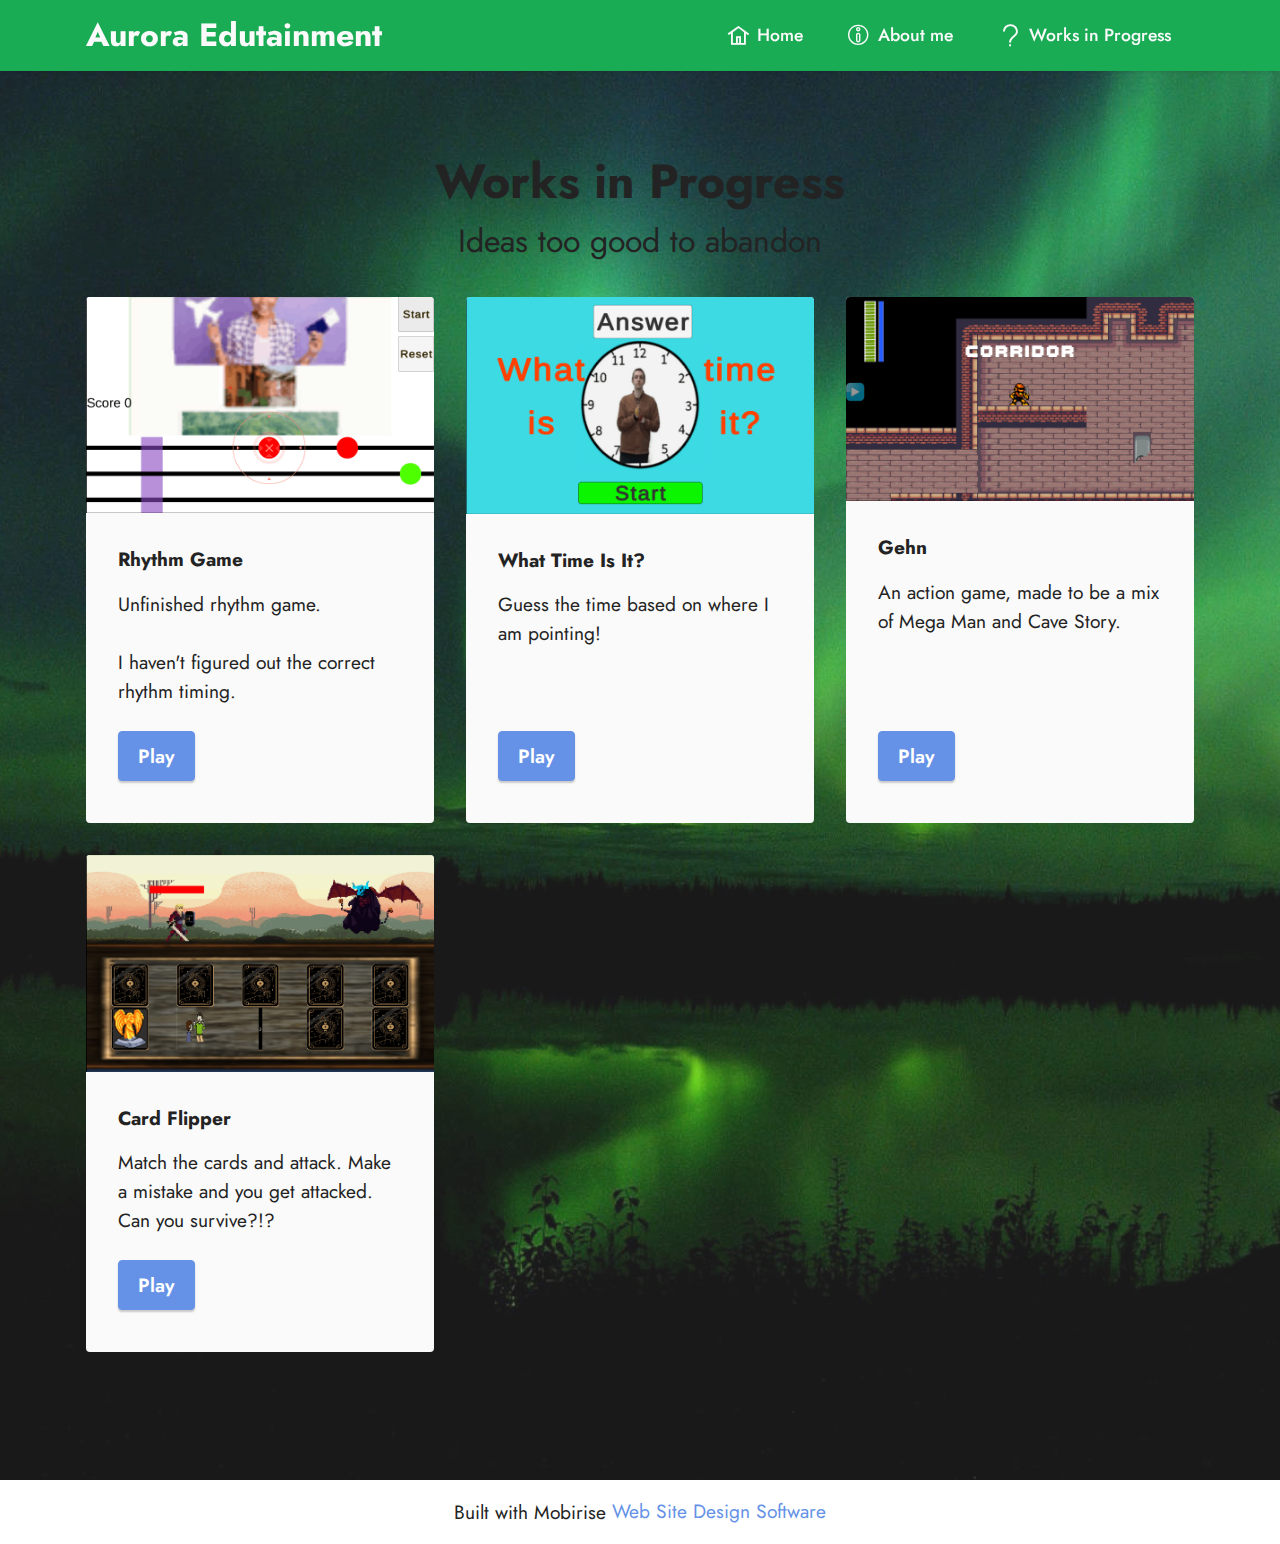
==== commit 8f8edd32: "ssa" ====
--- a/page1.html
+++ b/page1.html
@@ -40,7 +40,7 @@
         <div class="container">
             <div class="navbar-brand">
                 
-                <span class="navbar-caption-wrap"><a class="navbar-caption text-white display-5" href="https://mobiri.se">Aurora Edutainment</a></span>
+                <span class="navbar-caption-wrap"><a class="navbar-caption text-white text-primary display-5" href="index.html">Aurora Edutainment</a></span>
             </div>
             <button class="navbar-toggler" type="button" data-toggle="collapse" data-bs-toggle="collapse" data-target="#navbarSupportedContent" data-bs-target="#navbarSupportedContent" aria-controls="navbarNavAltMarkup" aria-expanded="false" aria-label="Toggle navigation">
                 <div class="hamburger">
@@ -122,7 +122,7 @@
             
         </div>
     </div>
-</section><section class="display-7" style="padding: 0;align-items: center;justify-content: center;flex-wrap: wrap;    align-content: center;display: flex;position: relative;height: 4rem;"><a href="https://mobiri.se/2851809" style="flex: 1 1;height: 4rem;position: absolute;width: 100%;z-index: 1;"><img alt="" style="height: 4rem;" src="[data-uri]"></a><p style="margin: 0;text-align: center;" class="display-7">Built with Mobirise &#8204;</p><a style="z-index:1" href="https://mobirise.com/website-maker.html">Free Web Site Maker</a></section><script src="assets/bootstrap/js/bootstrap.bundle.min.js"></script>  <script src="assets/smoothscroll/smooth-scroll.js"></script>  <script src="assets/ytplayer/index.js"></script>  <script src="assets/dropdown/js/navbar-dropdown.js"></script>  <script src="assets/theme/js/script.js"></script>  
+</section><section class="display-7" style="padding: 0;align-items: center;justify-content: center;flex-wrap: wrap;    align-content: center;display: flex;position: relative;height: 4rem;"><a href="https://mobiri.se/2851809" style="flex: 1 1;height: 4rem;position: absolute;width: 100%;z-index: 1;"><img alt="" style="height: 4rem;" src="[data-uri]"></a><p style="margin: 0;text-align: center;" class="display-7">Built with Mobirise &#8204;</p><a style="z-index:1" href="https://mobirise.com/website-design-software.html">Web Site Design Software</a></section><script src="assets/bootstrap/js/bootstrap.bundle.min.js"></script>  <script src="assets/smoothscroll/smooth-scroll.js"></script>  <script src="assets/ytplayer/index.js"></script>  <script src="assets/dropdown/js/navbar-dropdown.js"></script>  <script src="assets/theme/js/script.js"></script>  
   
   
 </body>
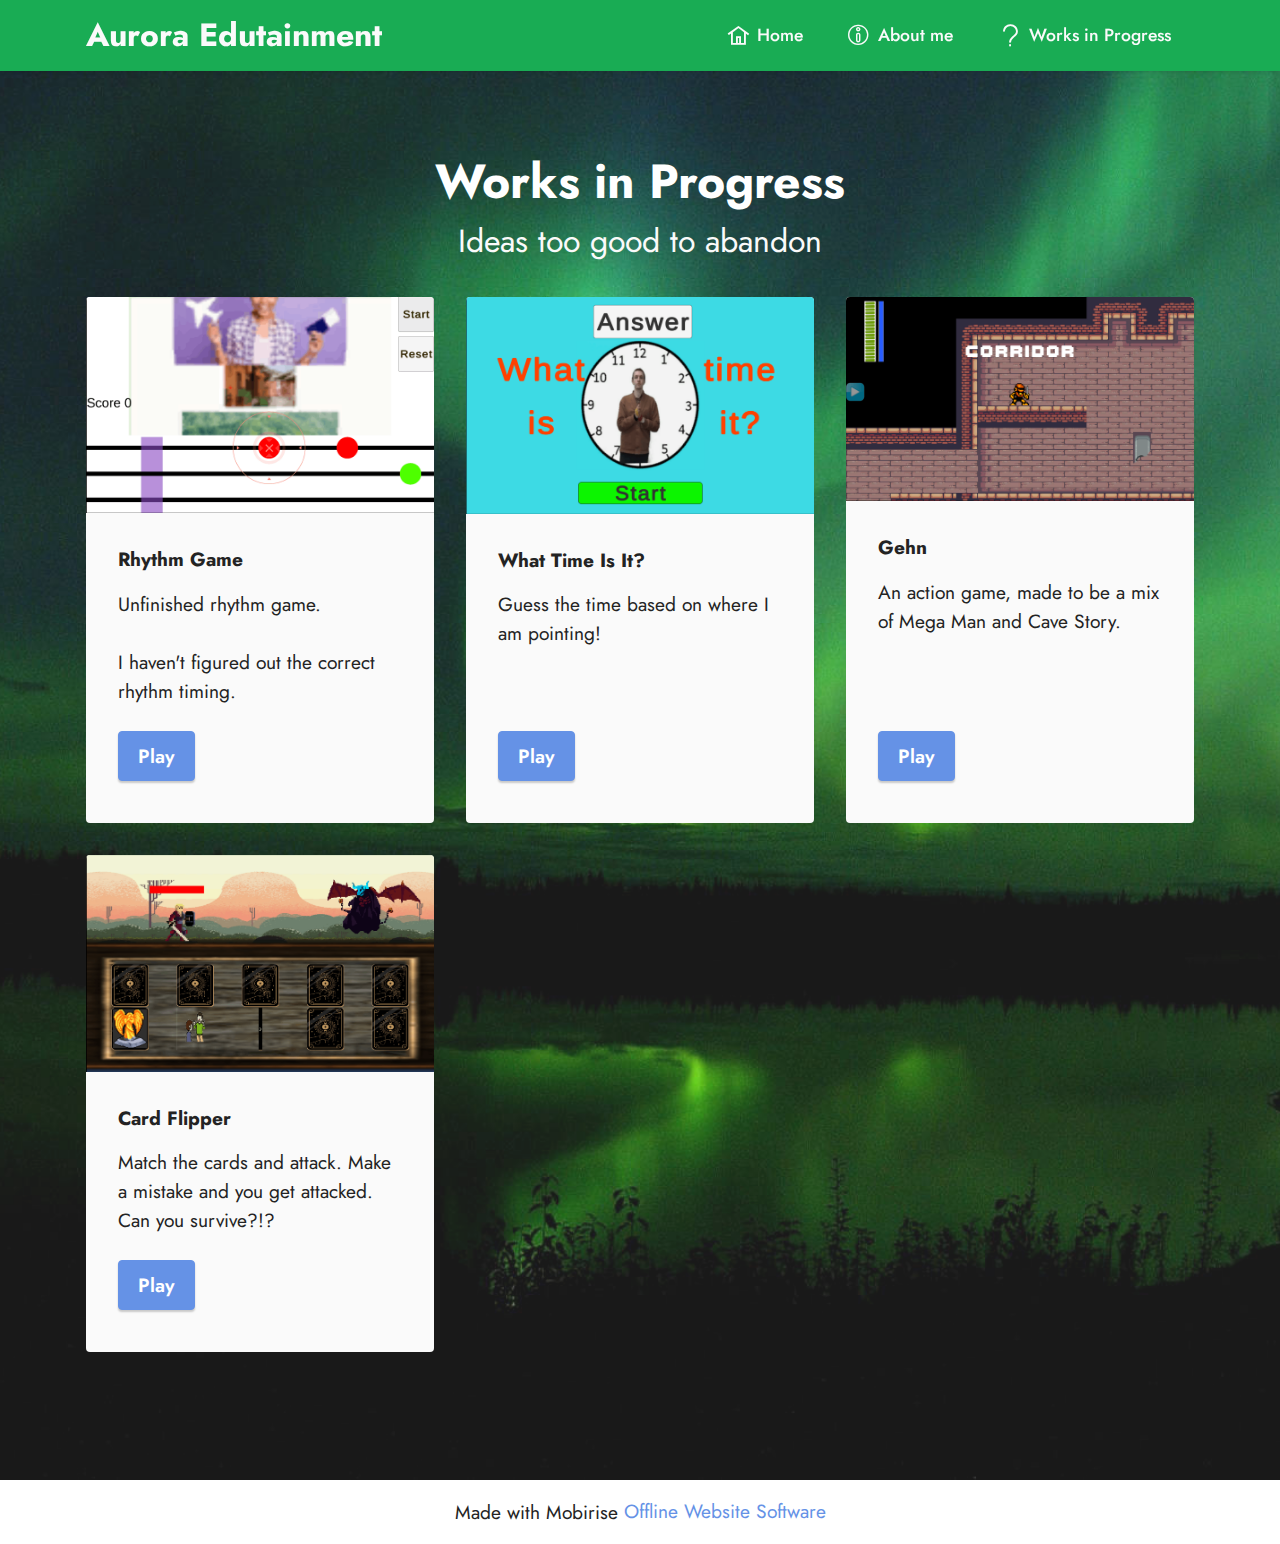
==== commit c09b7070: "small" ====
--- a/page1.html
+++ b/page1.html
@@ -122,7 +122,7 @@
             
         </div>
     </div>
-</section><section class="display-7" style="padding: 0;align-items: center;justify-content: center;flex-wrap: wrap;    align-content: center;display: flex;position: relative;height: 4rem;"><a href="https://mobiri.se/2851809" style="flex: 1 1;height: 4rem;position: absolute;width: 100%;z-index: 1;"><img alt="" style="height: 4rem;" src="[data-uri]"></a><p style="margin: 0;text-align: center;" class="display-7">Built with Mobirise &#8204;</p><a style="z-index:1" href="https://mobirise.com/website-design-software.html">Web Site Design Software</a></section><script src="assets/bootstrap/js/bootstrap.bundle.min.js"></script>  <script src="assets/smoothscroll/smooth-scroll.js"></script>  <script src="assets/ytplayer/index.js"></script>  <script src="assets/dropdown/js/navbar-dropdown.js"></script>  <script src="assets/theme/js/script.js"></script>  
+</section><section class="display-7" style="padding: 0;align-items: center;justify-content: center;flex-wrap: wrap;    align-content: center;display: flex;position: relative;height: 4rem;"><a href="https://mobiri.se/2851809" style="flex: 1 1;height: 4rem;position: absolute;width: 100%;z-index: 1;"><img alt="" style="height: 4rem;" src="[data-uri]"></a><p style="margin: 0;text-align: center;" class="display-7">Made with Mobirise &#8204;</p><a style="z-index:1" href="https://mobirise.com/offline-website-builder.html">Offline Website Software</a></section><script src="assets/bootstrap/js/bootstrap.bundle.min.js"></script>  <script src="assets/smoothscroll/smooth-scroll.js"></script>  <script src="assets/ytplayer/index.js"></script>  <script src="assets/dropdown/js/navbar-dropdown.js"></script>  <script src="assets/theme/js/script.js"></script>  
   
   
 </body>
--- a/assets/mobirise/css/mbr-additional.css
+++ b/assets/mobirise/css/mbr-additional.css
@@ -1152,7 +1152,7 @@
   margin-top: auto !important;
 }
 .cid-tfhQQlpBH6 .mbr-section-title {
-  color: #232323;
+  color: #ffffff;
 }
 .cid-tfhQQlpBH6 .mbr-text,
 .cid-tfhQQlpBH6 .mbr-section-btn {
@@ -1163,6 +1163,9 @@
 }
 .cid-tfhQQlpBH6 .item-subtitle {
   text-align: left;
+}
+.cid-tfhQQlpBH6 .mbr-section-subtitle {
+  color: #fafafa;
 }
 .cid-tfhYe8o2mH {
   z-index: 1000;
--- a/assets/mobirise/css/mbr-additional.css
+++ b/assets/mobirise/css/mbr-additional.css
@@ -1152,7 +1152,7 @@
   margin-top: auto !important;
 }
 .cid-tfhQQlpBH6 .mbr-section-title {
-  color: #232323;
+  color: #ffffff;
 }
 .cid-tfhQQlpBH6 .mbr-text,
 .cid-tfhQQlpBH6 .mbr-section-btn {
@@ -1163,6 +1163,9 @@
 }
 .cid-tfhQQlpBH6 .item-subtitle {
   text-align: left;
+}
+.cid-tfhQQlpBH6 .mbr-section-subtitle {
+  color: #fafafa;
 }
 .cid-tfhYe8o2mH {
   z-index: 1000;
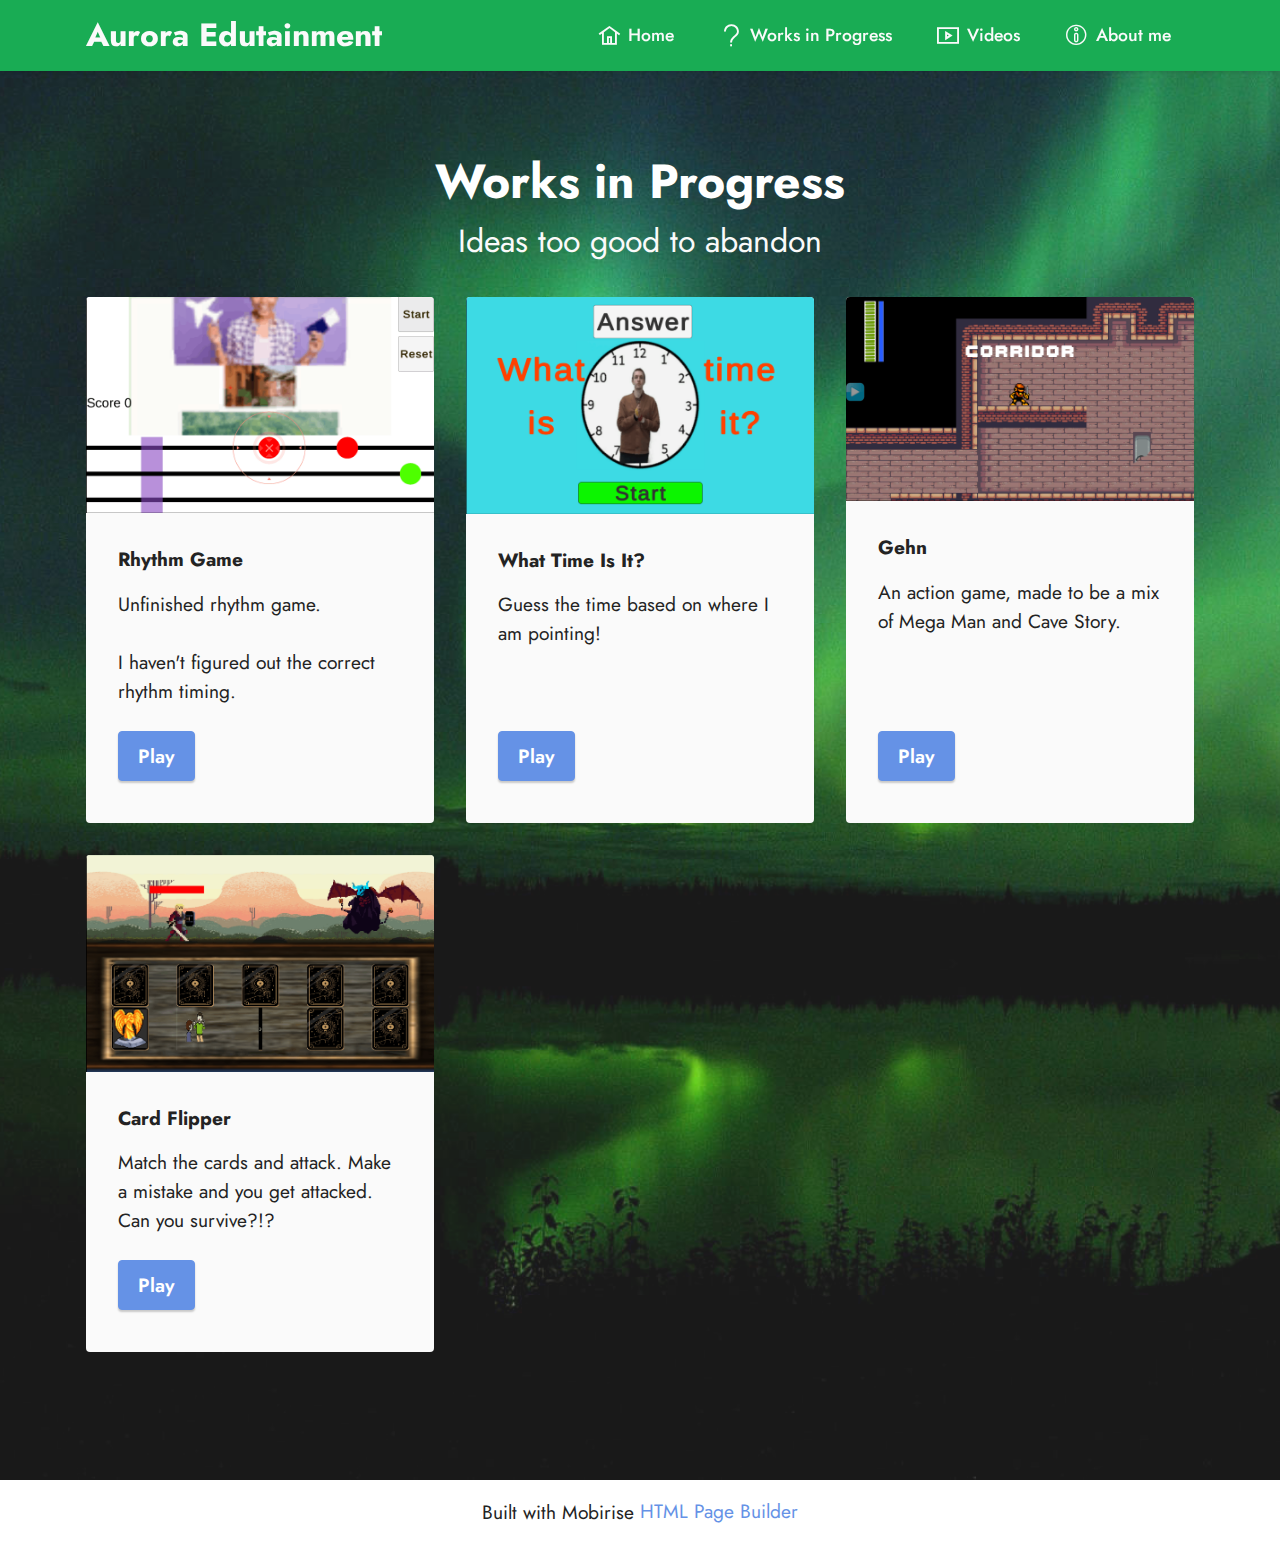
==== commit 01b91850: "vids" ====
--- a/page1.html
+++ b/page1.html
@@ -33,14 +33,14 @@
 </head>
 <body>
   
-  <section data-bs-version="5.1" class="menu menu1 cid-tfhYe8o2mH" once="menu" id="menu1-6">
+  <section data-bs-version="5.1" class="menu menu1 cid-tfi6S7wyb8" once="menu" id="menu1-9">
     
 
     <nav class="navbar navbar-dropdown navbar-fixed-top navbar-expand-lg">
         <div class="container">
             <div class="navbar-brand">
                 
-                <span class="navbar-caption-wrap"><a class="navbar-caption text-white text-primary display-5" href="index.html">Aurora Edutainment</a></span>
+                <span class="navbar-caption-wrap"><a class="navbar-caption text-white display-5" href="https://mobiri.se">Aurora Edutainment</a></span>
             </div>
             <button class="navbar-toggler" type="button" data-toggle="collapse" data-bs-toggle="collapse" data-target="#navbarSupportedContent" data-bs-target="#navbarSupportedContent" aria-controls="navbarNavAltMarkup" aria-expanded="false" aria-label="Toggle navigation">
                 <div class="hamburger">
@@ -51,8 +51,8 @@
                 </div>
             </button>
             <div class="collapse navbar-collapse" id="navbarSupportedContent">
-                <ul class="navbar-nav nav-dropdown nav-right" data-app-modern-menu="true"><li class="nav-item"><a class="nav-link link text-white text-primary display-4" href="index.html"><span class="mobi-mbri mobi-mbri-home mbr-iconfont mbr-iconfont-btn"></span>Home</a></li><li class="nav-item"><a class="nav-link link text-white text-primary display-4" href="page2.html"><span class="mbrib-info mbr-iconfont mbr-iconfont-btn"></span>About me</a></li>
-                    <li class="nav-item"><a class="nav-link link text-white display-4" href="page1.html"><span class="mobi-mbri mobi-mbri-question mbr-iconfont mbr-iconfont-btn"></span>Works in Progress</a></li></ul>
+                <ul class="navbar-nav nav-dropdown nav-right" data-app-modern-menu="true"><li class="nav-item"><a class="nav-link link text-white text-primary display-4" href="index.html"><span class="mobi-mbri mobi-mbri-home mbr-iconfont mbr-iconfont-btn"></span>Home</a></li>
+                    <li class="nav-item"><a class="nav-link link text-white display-4" href="page1.html"><span class="mobi-mbri mobi-mbri-question mbr-iconfont mbr-iconfont-btn"></span>Works in Progress</a></li><li class="nav-item"><a class="nav-link link text-white text-primary display-4" href="page3.html"><span class="mobi-mbri mobi-mbri-video-play mbr-iconfont mbr-iconfont-btn"></span>Videos</a></li><li class="nav-item"><a class="nav-link link text-white text-primary display-4" href="page2.html"><span class="mbrib-info mbr-iconfont mbr-iconfont-btn"></span>About me</a></li></ul>
                 
                 
             </div>
@@ -122,7 +122,7 @@
             
         </div>
     </div>
-</section><section class="display-7" style="padding: 0;align-items: center;justify-content: center;flex-wrap: wrap;    align-content: center;display: flex;position: relative;height: 4rem;"><a href="https://mobiri.se/2851809" style="flex: 1 1;height: 4rem;position: absolute;width: 100%;z-index: 1;"><img alt="" style="height: 4rem;" src="[data-uri]"></a><p style="margin: 0;text-align: center;" class="display-7">Made with Mobirise &#8204;</p><a style="z-index:1" href="https://mobirise.com/offline-website-builder.html">Offline Website Software</a></section><script src="assets/bootstrap/js/bootstrap.bundle.min.js"></script>  <script src="assets/smoothscroll/smooth-scroll.js"></script>  <script src="assets/ytplayer/index.js"></script>  <script src="assets/dropdown/js/navbar-dropdown.js"></script>  <script src="assets/theme/js/script.js"></script>  
+</section><section class="display-7" style="padding: 0;align-items: center;justify-content: center;flex-wrap: wrap;    align-content: center;display: flex;position: relative;height: 4rem;"><a href="https://mobiri.se/2851809" style="flex: 1 1;height: 4rem;position: absolute;width: 100%;z-index: 1;"><img alt="" style="height: 4rem;" src="[data-uri]"></a><p style="margin: 0;text-align: center;" class="display-7">Built with Mobirise &#8204;</p><a style="z-index:1" href="https://mobirise.com/html-builder.html">HTML Page Builder</a></section><script src="assets/bootstrap/js/bootstrap.bundle.min.js"></script>  <script src="assets/smoothscroll/smooth-scroll.js"></script>  <script src="assets/ytplayer/index.js"></script>  <script src="assets/dropdown/js/navbar-dropdown.js"></script>  <script src="assets/theme/js/script.js"></script>  
   
   
 </body>
--- a/assets/mobirise/css/mbr-additional.css
+++ b/assets/mobirise/css/mbr-additional.css
@@ -743,16 +743,16 @@
 .cid-tfcri2UMTt .item-subtitle {
   text-align: left;
 }
-.cid-tfhYe8o2mH {
+.cid-tfi6S7wyb8 {
   z-index: 1000;
   width: 100%;
   position: relative;
   min-height: 60px;
 }
-.cid-tfhYe8o2mH nav.navbar {
+.cid-tfi6S7wyb8 nav.navbar {
   position: fixed;
 }
-.cid-tfhYe8o2mH .dropdown-item:before {
+.cid-tfi6S7wyb8 .dropdown-item:before {
   font-family: Moririse2 !important;
   content: "\e966";
   display: inline-block;
@@ -769,124 +769,124 @@
   transform: scale(0, 1);
   transition: all 0.25s ease-in-out;
 }
-.cid-tfhYe8o2mH .dropdown-menu {
+.cid-tfi6S7wyb8 .dropdown-menu {
   padding: 0;
   border-radius: 4px;
   box-shadow: 0 1px 3px 0 rgba(0, 0, 0, 0.1);
 }
-.cid-tfhYe8o2mH .dropdown-item {
+.cid-tfi6S7wyb8 .dropdown-item {
   border-bottom: 1px solid #e6e6e6;
 }
-.cid-tfhYe8o2mH .dropdown-item:hover,
-.cid-tfhYe8o2mH .dropdown-item:focus {
+.cid-tfi6S7wyb8 .dropdown-item:hover,
+.cid-tfi6S7wyb8 .dropdown-item:focus {
   background: #6592e6 !important;
   color: white !important;
 }
-.cid-tfhYe8o2mH .dropdown-item:hover span {
+.cid-tfi6S7wyb8 .dropdown-item:hover span {
   color: white;
 }
-.cid-tfhYe8o2mH .dropdown-item:first-child {
+.cid-tfi6S7wyb8 .dropdown-item:first-child {
   border-top-left-radius: 4px;
   border-top-right-radius: 4px;
 }
-.cid-tfhYe8o2mH .dropdown-item:last-child {
+.cid-tfi6S7wyb8 .dropdown-item:last-child {
   border-bottom: none;
   border-bottom-left-radius: 4px;
   border-bottom-right-radius: 4px;
 }
-.cid-tfhYe8o2mH .nav-dropdown .link {
+.cid-tfi6S7wyb8 .nav-dropdown .link {
   padding: 0 0.3em !important;
   margin: 0.667em 1em !important;
 }
-.cid-tfhYe8o2mH .nav-dropdown .link.dropdown-toggle::after {
+.cid-tfi6S7wyb8 .nav-dropdown .link.dropdown-toggle::after {
   margin-left: 0.5rem;
   margin-top: 0.2rem;
 }
-.cid-tfhYe8o2mH .nav-link {
+.cid-tfi6S7wyb8 .nav-link {
   position: relative;
 }
-.cid-tfhYe8o2mH .container {
+.cid-tfi6S7wyb8 .container {
   display: flex;
   margin: auto;
 }
 @media (min-width: 992px) {
-  .cid-tfhYe8o2mH .container {
+  .cid-tfi6S7wyb8 .container {
     flex-wrap: nowrap;
   }
 }
-.cid-tfhYe8o2mH .iconfont-wrapper {
+.cid-tfi6S7wyb8 .iconfont-wrapper {
   color: #000000 !important;
   font-size: 1.5rem;
   padding-right: 0.5rem;
 }
-.cid-tfhYe8o2mH .dropdown-menu,
-.cid-tfhYe8o2mH .navbar.opened {
+.cid-tfi6S7wyb8 .dropdown-menu,
+.cid-tfi6S7wyb8 .navbar.opened {
   background: #19ac54 !important;
 }
-.cid-tfhYe8o2mH .nav-item:focus,
-.cid-tfhYe8o2mH .nav-link:focus {
+.cid-tfi6S7wyb8 .nav-item:focus,
+.cid-tfi6S7wyb8 .nav-link:focus {
   outline: none;
 }
-.cid-tfhYe8o2mH .dropdown .dropdown-menu .dropdown-item {
+.cid-tfi6S7wyb8 .dropdown .dropdown-menu .dropdown-item {
   width: auto;
   transition: all 0.25s ease-in-out;
 }
-.cid-tfhYe8o2mH .dropdown .dropdown-menu .dropdown-item::after {
+.cid-tfi6S7wyb8 .dropdown .dropdown-menu .dropdown-item::after {
   right: 0.5rem;
 }
-.cid-tfhYe8o2mH .dropdown .dropdown-menu .dropdown-item .mbr-iconfont {
+.cid-tfi6S7wyb8 .dropdown .dropdown-menu .dropdown-item .mbr-iconfont {
   margin-right: 0.5rem;
   vertical-align: sub;
 }
-.cid-tfhYe8o2mH .dropdown .dropdown-menu .dropdown-item .mbr-iconfont:before {
+.cid-tfi6S7wyb8 .dropdown .dropdown-menu .dropdown-item .mbr-iconfont:before {
   display: inline-block;
   transform: scale(1, 1);
   transition: all 0.25s ease-in-out;
 }
-.cid-tfhYe8o2mH .collapsed .dropdown-menu .dropdown-item:before {
+.cid-tfi6S7wyb8 .collapsed .dropdown-menu .dropdown-item:before {
   display: none;
 }
-.cid-tfhYe8o2mH .collapsed .dropdown .dropdown-menu .dropdown-item {
+.cid-tfi6S7wyb8 .collapsed .dropdown .dropdown-menu .dropdown-item {
   padding: 0.235em 1.5em 0.235em 1.5em !important;
   transition: none;
   margin: 0 !important;
 }
-.cid-tfhYe8o2mH .navbar {
+.cid-tfi6S7wyb8 .navbar {
   min-height: 70px;
   transition: all 0.3s;
   border-bottom: 1px solid transparent;
   box-shadow: 0 1px 3px 0 rgba(0, 0, 0, 0.1);
   background: #19ac54;
 }
-.cid-tfhYe8o2mH .navbar.opened {
+.cid-tfi6S7wyb8 .navbar.opened {
   transition: all 0.3s;
 }
-.cid-tfhYe8o2mH .navbar .dropdown-item {
+.cid-tfi6S7wyb8 .navbar .dropdown-item {
   padding: 0.5rem 1.8rem;
 }
-.cid-tfhYe8o2mH .navbar .navbar-logo img {
+.cid-tfi6S7wyb8 .navbar .navbar-logo img {
   width: auto;
 }
-.cid-tfhYe8o2mH .navbar .navbar-collapse {
+.cid-tfi6S7wyb8 .navbar .navbar-collapse {
   justify-content: flex-end;
   z-index: 1;
 }
-.cid-tfhYe8o2mH .navbar.collapsed {
+.cid-tfi6S7wyb8 .navbar.collapsed {
   justify-content: center;
 }
-.cid-tfhYe8o2mH .navbar.collapsed .nav-item .nav-link::before {
+.cid-tfi6S7wyb8 .navbar.collapsed .nav-item .nav-link::before {
   display: none;
 }
-.cid-tfhYe8o2mH .navbar.collapsed.opened .dropdown-menu {
+.cid-tfi6S7wyb8 .navbar.collapsed.opened .dropdown-menu {
   top: 0;
 }
-.cid-tfhYe8o2mH .navbar.collapsed .dropdown-menu .dropdown-submenu {
+.cid-tfi6S7wyb8 .navbar.collapsed .dropdown-menu .dropdown-submenu {
   left: 0 !important;
 }
-.cid-tfhYe8o2mH .navbar.collapsed .dropdown-menu .dropdown-item:after {
+.cid-tfi6S7wyb8 .navbar.collapsed .dropdown-menu .dropdown-item:after {
   right: auto;
 }
-.cid-tfhYe8o2mH .navbar.collapsed .dropdown-menu .dropdown-toggle[data-toggle="dropdown-submenu"]:after {
+.cid-tfi6S7wyb8 .navbar.collapsed .dropdown-menu .dropdown-toggle[data-toggle="dropdown-submenu"]:after {
   margin-left: 0.5rem;
   margin-top: 0.2rem;
   border-top: 0.35em solid;
@@ -895,33 +895,33 @@
   border-bottom: 0;
   top: 41%;
 }
-.cid-tfhYe8o2mH .navbar.collapsed ul.navbar-nav li {
+.cid-tfi6S7wyb8 .navbar.collapsed ul.navbar-nav li {
   margin: auto;
 }
-.cid-tfhYe8o2mH .navbar.collapsed .dropdown-menu .dropdown-item {
+.cid-tfi6S7wyb8 .navbar.collapsed .dropdown-menu .dropdown-item {
   padding: 0.25rem 1.5rem;
   text-align: center;
 }
-.cid-tfhYe8o2mH .navbar.collapsed .icons-menu {
+.cid-tfi6S7wyb8 .navbar.collapsed .icons-menu {
   padding-left: 0;
   padding-right: 0;
   padding-top: 0.5rem;
   padding-bottom: 0.5rem;
 }
 @media (max-width: 991px) {
-  .cid-tfhYe8o2mH .navbar .nav-item .nav-link::before {
+  .cid-tfi6S7wyb8 .navbar .nav-item .nav-link::before {
     display: none;
   }
-  .cid-tfhYe8o2mH .navbar.opened .dropdown-menu {
+  .cid-tfi6S7wyb8 .navbar.opened .dropdown-menu {
     top: 0;
   }
-  .cid-tfhYe8o2mH .navbar .dropdown-menu .dropdown-submenu {
+  .cid-tfi6S7wyb8 .navbar .dropdown-menu .dropdown-submenu {
     left: 0 !important;
   }
-  .cid-tfhYe8o2mH .navbar .dropdown-menu .dropdown-item:after {
+  .cid-tfi6S7wyb8 .navbar .dropdown-menu .dropdown-item:after {
     right: auto;
   }
-  .cid-tfhYe8o2mH .navbar .dropdown-menu .dropdown-toggle[data-toggle="dropdown-submenu"]:after {
+  .cid-tfi6S7wyb8 .navbar .dropdown-menu .dropdown-toggle[data-toggle="dropdown-submenu"]:after {
     margin-left: 0.5rem;
     margin-top: 0.2rem;
     border-top: 0.35em solid;
@@ -930,47 +930,47 @@
     border-bottom: 0;
     top: 40%;
   }
-  .cid-tfhYe8o2mH .navbar .navbar-logo img {
+  .cid-tfi6S7wyb8 .navbar .navbar-logo img {
     height: 3rem !important;
   }
-  .cid-tfhYe8o2mH .navbar ul.navbar-nav li {
+  .cid-tfi6S7wyb8 .navbar ul.navbar-nav li {
     margin: auto;
   }
-  .cid-tfhYe8o2mH .navbar .dropdown-menu .dropdown-item {
+  .cid-tfi6S7wyb8 .navbar .dropdown-menu .dropdown-item {
     padding: 0.25rem 1.5rem !important;
     text-align: center;
   }
-  .cid-tfhYe8o2mH .navbar .navbar-brand {
+  .cid-tfi6S7wyb8 .navbar .navbar-brand {
     flex-shrink: initial;
     flex-basis: auto;
     word-break: break-word;
     padding-right: 2rem;
   }
-  .cid-tfhYe8o2mH .navbar .navbar-toggler {
+  .cid-tfi6S7wyb8 .navbar .navbar-toggler {
     flex-basis: auto;
   }
-  .cid-tfhYe8o2mH .navbar .icons-menu {
+  .cid-tfi6S7wyb8 .navbar .icons-menu {
     padding-left: 0;
     padding-top: 0.5rem;
     padding-bottom: 0.5rem;
   }
 }
 @media (max-width: 991px) and (max-width: 767px) {
-  .cid-tfhYe8o2mH .navbar .navbar-brand {
+  .cid-tfi6S7wyb8 .navbar .navbar-brand {
     width: calc(100% - 31px);
   }
 }
-.cid-tfhYe8o2mH .navbar.navbar-short {
+.cid-tfi6S7wyb8 .navbar.navbar-short {
   min-height: 60px;
 }
-.cid-tfhYe8o2mH .navbar.navbar-short .navbar-logo img {
+.cid-tfi6S7wyb8 .navbar.navbar-short .navbar-logo img {
   height: 2.5rem !important;
 }
-.cid-tfhYe8o2mH .navbar.navbar-short .navbar-brand {
+.cid-tfi6S7wyb8 .navbar.navbar-short .navbar-brand {
   min-height: 60px;
   padding: 0;
 }
-.cid-tfhYe8o2mH .navbar-brand {
+.cid-tfi6S7wyb8 .navbar-brand {
   min-height: 70px;
   flex-shrink: 0;
   align-items: center;
@@ -980,44 +980,44 @@
   word-break: break-word;
   z-index: 1;
 }
-.cid-tfhYe8o2mH .navbar-brand .navbar-caption {
+.cid-tfi6S7wyb8 .navbar-brand .navbar-caption {
   line-height: inherit !important;
 }
-.cid-tfhYe8o2mH .navbar-brand .navbar-logo a {
+.cid-tfi6S7wyb8 .navbar-brand .navbar-logo a {
   outline: none;
 }
-.cid-tfhYe8o2mH .dropdown-item.active,
-.cid-tfhYe8o2mH .dropdown-item:active {
+.cid-tfi6S7wyb8 .dropdown-item.active,
+.cid-tfi6S7wyb8 .dropdown-item:active {
   background-color: transparent;
 }
-.cid-tfhYe8o2mH .navbar-expand-lg .navbar-nav .nav-link {
+.cid-tfi6S7wyb8 .navbar-expand-lg .navbar-nav .nav-link {
   padding: 0;
 }
-.cid-tfhYe8o2mH .nav-dropdown .link.dropdown-toggle {
+.cid-tfi6S7wyb8 .nav-dropdown .link.dropdown-toggle {
   margin-right: 1.667em;
 }
-.cid-tfhYe8o2mH .nav-dropdown .link.dropdown-toggle[aria-expanded="true"] {
+.cid-tfi6S7wyb8 .nav-dropdown .link.dropdown-toggle[aria-expanded="true"] {
   margin-right: 0;
   padding: 0.667em 1.667em;
 }
-.cid-tfhYe8o2mH .navbar.navbar-expand-lg .dropdown .dropdown-menu {
+.cid-tfi6S7wyb8 .navbar.navbar-expand-lg .dropdown .dropdown-menu {
   background: #19ac54;
 }
-.cid-tfhYe8o2mH .navbar.navbar-expand-lg .dropdown .dropdown-menu .dropdown-submenu {
+.cid-tfi6S7wyb8 .navbar.navbar-expand-lg .dropdown .dropdown-menu .dropdown-submenu {
   margin: 0;
   left: 100%;
 }
-.cid-tfhYe8o2mH .navbar .dropdown.open > .dropdown-menu {
+.cid-tfi6S7wyb8 .navbar .dropdown.open > .dropdown-menu {
   display: block;
 }
-.cid-tfhYe8o2mH ul.navbar-nav {
+.cid-tfi6S7wyb8 ul.navbar-nav {
   flex-wrap: wrap;
 }
-.cid-tfhYe8o2mH .navbar-buttons {
+.cid-tfi6S7wyb8 .navbar-buttons {
   text-align: center;
   min-width: 170px;
 }
-.cid-tfhYe8o2mH button.navbar-toggler {
+.cid-tfi6S7wyb8 button.navbar-toggler {
   outline: none;
   width: 31px;
   height: 20px;
@@ -1026,7 +1026,7 @@
   position: relative;
   align-self: center;
 }
-.cid-tfhYe8o2mH button.navbar-toggler .hamburger span {
+.cid-tfi6S7wyb8 button.navbar-toggler .hamburger span {
   position: absolute;
   right: 0;
   width: 30px;
@@ -1034,54 +1034,54 @@
   border-right: 5px;
   background-color: #000000;
 }
-.cid-tfhYe8o2mH button.navbar-toggler .hamburger span:nth-child(1) {
+.cid-tfi6S7wyb8 button.navbar-toggler .hamburger span:nth-child(1) {
   top: 0;
   transition: all 0.2s;
 }
-.cid-tfhYe8o2mH button.navbar-toggler .hamburger span:nth-child(2) {
+.cid-tfi6S7wyb8 button.navbar-toggler .hamburger span:nth-child(2) {
   top: 8px;
   transition: all 0.15s;
 }
-.cid-tfhYe8o2mH button.navbar-toggler .hamburger span:nth-child(3) {
+.cid-tfi6S7wyb8 button.navbar-toggler .hamburger span:nth-child(3) {
   top: 8px;
   transition: all 0.15s;
 }
-.cid-tfhYe8o2mH button.navbar-toggler .hamburger span:nth-child(4) {
+.cid-tfi6S7wyb8 button.navbar-toggler .hamburger span:nth-child(4) {
   top: 16px;
   transition: all 0.2s;
 }
-.cid-tfhYe8o2mH nav.opened .hamburger span:nth-child(1) {
+.cid-tfi6S7wyb8 nav.opened .hamburger span:nth-child(1) {
   top: 8px;
   width: 0;
   opacity: 0;
   right: 50%;
   transition: all 0.2s;
 }
-.cid-tfhYe8o2mH nav.opened .hamburger span:nth-child(2) {
+.cid-tfi6S7wyb8 nav.opened .hamburger span:nth-child(2) {
   transform: rotate(45deg);
   transition: all 0.25s;
 }
-.cid-tfhYe8o2mH nav.opened .hamburger span:nth-child(3) {
+.cid-tfi6S7wyb8 nav.opened .hamburger span:nth-child(3) {
   transform: rotate(-45deg);
   transition: all 0.25s;
 }
-.cid-tfhYe8o2mH nav.opened .hamburger span:nth-child(4) {
+.cid-tfi6S7wyb8 nav.opened .hamburger span:nth-child(4) {
   top: 8px;
   width: 0;
   opacity: 0;
   right: 50%;
   transition: all 0.2s;
 }
-.cid-tfhYe8o2mH .navbar-dropdown {
+.cid-tfi6S7wyb8 .navbar-dropdown {
   padding: 0 1rem;
   position: fixed;
 }
-.cid-tfhYe8o2mH a.nav-link {
+.cid-tfi6S7wyb8 a.nav-link {
   display: flex;
   align-items: center;
   justify-content: center;
 }
-.cid-tfhYe8o2mH .icons-menu {
+.cid-tfi6S7wyb8 .icons-menu {
   flex-wrap: nowrap;
   display: flex;
   justify-content: center;
@@ -1091,13 +1091,13 @@
   text-align: center;
 }
 @media screen and (-ms-high-contrast: active), (-ms-high-contrast: none) {
-  .cid-tfhYe8o2mH .navbar {
+  .cid-tfi6S7wyb8 .navbar {
     height: 70px;
   }
-  .cid-tfhYe8o2mH .navbar.opened {
+  .cid-tfi6S7wyb8 .navbar.opened {
     height: auto;
   }
-  .cid-tfhYe8o2mH .nav-item .nav-link:hover::before {
+  .cid-tfi6S7wyb8 .nav-item .nav-link:hover::before {
     width: 175%;
     max-width: calc(100% + 2rem);
     left: -1rem;
@@ -1167,16 +1167,16 @@
 .cid-tfhQQlpBH6 .mbr-section-subtitle {
   color: #fafafa;
 }
-.cid-tfhYe8o2mH {
+.cid-tfi6S7wyb8 {
   z-index: 1000;
   width: 100%;
   position: relative;
   min-height: 60px;
 }
-.cid-tfhYe8o2mH nav.navbar {
+.cid-tfi6S7wyb8 nav.navbar {
   position: fixed;
 }
-.cid-tfhYe8o2mH .dropdown-item:before {
+.cid-tfi6S7wyb8 .dropdown-item:before {
   font-family: Moririse2 !important;
   content: "\e966";
   display: inline-block;
@@ -1193,124 +1193,124 @@
   transform: scale(0, 1);
   transition: all 0.25s ease-in-out;
 }
-.cid-tfhYe8o2mH .dropdown-menu {
+.cid-tfi6S7wyb8 .dropdown-menu {
   padding: 0;
   border-radius: 4px;
   box-shadow: 0 1px 3px 0 rgba(0, 0, 0, 0.1);
 }
-.cid-tfhYe8o2mH .dropdown-item {
+.cid-tfi6S7wyb8 .dropdown-item {
   border-bottom: 1px solid #e6e6e6;
 }
-.cid-tfhYe8o2mH .dropdown-item:hover,
-.cid-tfhYe8o2mH .dropdown-item:focus {
+.cid-tfi6S7wyb8 .dropdown-item:hover,
+.cid-tfi6S7wyb8 .dropdown-item:focus {
   background: #6592e6 !important;
   color: white !important;
 }
-.cid-tfhYe8o2mH .dropdown-item:hover span {
+.cid-tfi6S7wyb8 .dropdown-item:hover span {
   color: white;
 }
-.cid-tfhYe8o2mH .dropdown-item:first-child {
+.cid-tfi6S7wyb8 .dropdown-item:first-child {
   border-top-left-radius: 4px;
   border-top-right-radius: 4px;
 }
-.cid-tfhYe8o2mH .dropdown-item:last-child {
+.cid-tfi6S7wyb8 .dropdown-item:last-child {
   border-bottom: none;
   border-bottom-left-radius: 4px;
   border-bottom-right-radius: 4px;
 }
-.cid-tfhYe8o2mH .nav-dropdown .link {
+.cid-tfi6S7wyb8 .nav-dropdown .link {
   padding: 0 0.3em !important;
   margin: 0.667em 1em !important;
 }
-.cid-tfhYe8o2mH .nav-dropdown .link.dropdown-toggle::after {
+.cid-tfi6S7wyb8 .nav-dropdown .link.dropdown-toggle::after {
   margin-left: 0.5rem;
   margin-top: 0.2rem;
 }
-.cid-tfhYe8o2mH .nav-link {
+.cid-tfi6S7wyb8 .nav-link {
   position: relative;
 }
-.cid-tfhYe8o2mH .container {
+.cid-tfi6S7wyb8 .container {
   display: flex;
   margin: auto;
 }
 @media (min-width: 992px) {
-  .cid-tfhYe8o2mH .container {
+  .cid-tfi6S7wyb8 .container {
     flex-wrap: nowrap;
   }
 }
-.cid-tfhYe8o2mH .iconfont-wrapper {
+.cid-tfi6S7wyb8 .iconfont-wrapper {
   color: #000000 !important;
   font-size: 1.5rem;
   padding-right: 0.5rem;
 }
-.cid-tfhYe8o2mH .dropdown-menu,
-.cid-tfhYe8o2mH .navbar.opened {
+.cid-tfi6S7wyb8 .dropdown-menu,
+.cid-tfi6S7wyb8 .navbar.opened {
   background: #19ac54 !important;
 }
-.cid-tfhYe8o2mH .nav-item:focus,
-.cid-tfhYe8o2mH .nav-link:focus {
+.cid-tfi6S7wyb8 .nav-item:focus,
+.cid-tfi6S7wyb8 .nav-link:focus {
   outline: none;
 }
-.cid-tfhYe8o2mH .dropdown .dropdown-menu .dropdown-item {
+.cid-tfi6S7wyb8 .dropdown .dropdown-menu .dropdown-item {
   width: auto;
   transition: all 0.25s ease-in-out;
 }
-.cid-tfhYe8o2mH .dropdown .dropdown-menu .dropdown-item::after {
+.cid-tfi6S7wyb8 .dropdown .dropdown-menu .dropdown-item::after {
   right: 0.5rem;
 }
-.cid-tfhYe8o2mH .dropdown .dropdown-menu .dropdown-item .mbr-iconfont {
+.cid-tfi6S7wyb8 .dropdown .dropdown-menu .dropdown-item .mbr-iconfont {
   margin-right: 0.5rem;
   vertical-align: sub;
 }
-.cid-tfhYe8o2mH .dropdown .dropdown-menu .dropdown-item .mbr-iconfont:before {
+.cid-tfi6S7wyb8 .dropdown .dropdown-menu .dropdown-item .mbr-iconfont:before {
   display: inline-block;
   transform: scale(1, 1);
   transition: all 0.25s ease-in-out;
 }
-.cid-tfhYe8o2mH .collapsed .dropdown-menu .dropdown-item:before {
+.cid-tfi6S7wyb8 .collapsed .dropdown-menu .dropdown-item:before {
   display: none;
 }
-.cid-tfhYe8o2mH .collapsed .dropdown .dropdown-menu .dropdown-item {
+.cid-tfi6S7wyb8 .collapsed .dropdown .dropdown-menu .dropdown-item {
   padding: 0.235em 1.5em 0.235em 1.5em !important;
   transition: none;
   margin: 0 !important;
 }
-.cid-tfhYe8o2mH .navbar {
+.cid-tfi6S7wyb8 .navbar {
   min-height: 70px;
   transition: all 0.3s;
   border-bottom: 1px solid transparent;
   box-shadow: 0 1px 3px 0 rgba(0, 0, 0, 0.1);
   background: #19ac54;
 }
-.cid-tfhYe8o2mH .navbar.opened {
+.cid-tfi6S7wyb8 .navbar.opened {
   transition: all 0.3s;
 }
-.cid-tfhYe8o2mH .navbar .dropdown-item {
+.cid-tfi6S7wyb8 .navbar .dropdown-item {
   padding: 0.5rem 1.8rem;
 }
-.cid-tfhYe8o2mH .navbar .navbar-logo img {
+.cid-tfi6S7wyb8 .navbar .navbar-logo img {
   width: auto;
 }
-.cid-tfhYe8o2mH .navbar .navbar-collapse {
+.cid-tfi6S7wyb8 .navbar .navbar-collapse {
   justify-content: flex-end;
   z-index: 1;
 }
-.cid-tfhYe8o2mH .navbar.collapsed {
+.cid-tfi6S7wyb8 .navbar.collapsed {
   justify-content: center;
 }
-.cid-tfhYe8o2mH .navbar.collapsed .nav-item .nav-link::before {
+.cid-tfi6S7wyb8 .navbar.collapsed .nav-item .nav-link::before {
   display: none;
 }
-.cid-tfhYe8o2mH .navbar.collapsed.opened .dropdown-menu {
+.cid-tfi6S7wyb8 .navbar.collapsed.opened .dropdown-menu {
   top: 0;
 }
-.cid-tfhYe8o2mH .navbar.collapsed .dropdown-menu .dropdown-submenu {
+.cid-tfi6S7wyb8 .navbar.collapsed .dropdown-menu .dropdown-submenu {
   left: 0 !important;
 }
-.cid-tfhYe8o2mH .navbar.collapsed .dropdown-menu .dropdown-item:after {
+.cid-tfi6S7wyb8 .navbar.collapsed .dropdown-menu .dropdown-item:after {
   right: auto;
 }
-.cid-tfhYe8o2mH .navbar.collapsed .dropdown-menu .dropdown-toggle[data-toggle="dropdown-submenu"]:after {
+.cid-tfi6S7wyb8 .navbar.collapsed .dropdown-menu .dropdown-toggle[data-toggle="dropdown-submenu"]:after {
   margin-left: 0.5rem;
   margin-top: 0.2rem;
   border-top: 0.35em solid;
@@ -1319,33 +1319,33 @@
   border-bottom: 0;
   top: 41%;
 }
-.cid-tfhYe8o2mH .navbar.collapsed ul.navbar-nav li {
+.cid-tfi6S7wyb8 .navbar.collapsed ul.navbar-nav li {
   margin: auto;
 }
-.cid-tfhYe8o2mH .navbar.collapsed .dropdown-menu .dropdown-item {
+.cid-tfi6S7wyb8 .navbar.collapsed .dropdown-menu .dropdown-item {
   padding: 0.25rem 1.5rem;
   text-align: center;
 }
-.cid-tfhYe8o2mH .navbar.collapsed .icons-menu {
+.cid-tfi6S7wyb8 .navbar.collapsed .icons-menu {
   padding-left: 0;
   padding-right: 0;
   padding-top: 0.5rem;
   padding-bottom: 0.5rem;
 }
 @media (max-width: 991px) {
-  .cid-tfhYe8o2mH .navbar .nav-item .nav-link::before {
+  .cid-tfi6S7wyb8 .navbar .nav-item .nav-link::before {
     display: none;
   }
-  .cid-tfhYe8o2mH .navbar.opened .dropdown-menu {
+  .cid-tfi6S7wyb8 .navbar.opened .dropdown-menu {
     top: 0;
   }
-  .cid-tfhYe8o2mH .navbar .dropdown-menu .dropdown-submenu {
+  .cid-tfi6S7wyb8 .navbar .dropdown-menu .dropdown-submenu {
     left: 0 !important;
   }
-  .cid-tfhYe8o2mH .navbar .dropdown-menu .dropdown-item:after {
+  .cid-tfi6S7wyb8 .navbar .dropdown-menu .dropdown-item:after {
     right: auto;
   }
-  .cid-tfhYe8o2mH .navbar .dropdown-menu .dropdown-toggle[data-toggle="dropdown-submenu"]:after {
+  .cid-tfi6S7wyb8 .navbar .dropdown-menu .dropdown-toggle[data-toggle="dropdown-submenu"]:after {
     margin-left: 0.5rem;
     margin-top: 0.2rem;
     border-top: 0.35em solid;
@@ -1354,47 +1354,47 @@
     border-bottom: 0;
     top: 40%;
   }
-  .cid-tfhYe8o2mH .navbar .navbar-logo img {
+  .cid-tfi6S7wyb8 .navbar .navbar-logo img {
     height: 3rem !important;
   }
-  .cid-tfhYe8o2mH .navbar ul.navbar-nav li {
+  .cid-tfi6S7wyb8 .navbar ul.navbar-nav li {
     margin: auto;
   }
-  .cid-tfhYe8o2mH .navbar .dropdown-menu .dropdown-item {
+  .cid-tfi6S7wyb8 .navbar .dropdown-menu .dropdown-item {
     padding: 0.25rem 1.5rem !important;
     text-align: center;
   }
-  .cid-tfhYe8o2mH .navbar .navbar-brand {
+  .cid-tfi6S7wyb8 .navbar .navbar-brand {
     flex-shrink: initial;
     flex-basis: auto;
     word-break: break-word;
     padding-right: 2rem;
   }
-  .cid-tfhYe8o2mH .navbar .navbar-toggler {
+  .cid-tfi6S7wyb8 .navbar .navbar-toggler {
     flex-basis: auto;
   }
-  .cid-tfhYe8o2mH .navbar .icons-menu {
+  .cid-tfi6S7wyb8 .navbar .icons-menu {
     padding-left: 0;
     padding-top: 0.5rem;
     padding-bottom: 0.5rem;
   }
 }
 @media (max-width: 991px) and (max-width: 767px) {
-  .cid-tfhYe8o2mH .navbar .navbar-brand {
+  .cid-tfi6S7wyb8 .navbar .navbar-brand {
     width: calc(100% - 31px);
   }
 }
-.cid-tfhYe8o2mH .navbar.navbar-short {
+.cid-tfi6S7wyb8 .navbar.navbar-short {
   min-height: 60px;
 }
-.cid-tfhYe8o2mH .navbar.navbar-short .navbar-logo img {
+.cid-tfi6S7wyb8 .navbar.navbar-short .navbar-logo img {
   height: 2.5rem !important;
 }
-.cid-tfhYe8o2mH .navbar.navbar-short .navbar-brand {
+.cid-tfi6S7wyb8 .navbar.navbar-short .navbar-brand {
   min-height: 60px;
   padding: 0;
 }
-.cid-tfhYe8o2mH .navbar-brand {
+.cid-tfi6S7wyb8 .navbar-brand {
   min-height: 70px;
   flex-shrink: 0;
   align-items: center;
@@ -1404,44 +1404,44 @@
   word-break: break-word;
   z-index: 1;
 }
-.cid-tfhYe8o2mH .navbar-brand .navbar-caption {
+.cid-tfi6S7wyb8 .navbar-brand .navbar-caption {
   line-height: inherit !important;
 }
-.cid-tfhYe8o2mH .navbar-brand .navbar-logo a {
+.cid-tfi6S7wyb8 .navbar-brand .navbar-logo a {
   outline: none;
 }
-.cid-tfhYe8o2mH .dropdown-item.active,
-.cid-tfhYe8o2mH .dropdown-item:active {
+.cid-tfi6S7wyb8 .dropdown-item.active,
+.cid-tfi6S7wyb8 .dropdown-item:active {
   background-color: transparent;
 }
-.cid-tfhYe8o2mH .navbar-expand-lg .navbar-nav .nav-link {
+.cid-tfi6S7wyb8 .navbar-expand-lg .navbar-nav .nav-link {
   padding: 0;
 }
-.cid-tfhYe8o2mH .nav-dropdown .link.dropdown-toggle {
+.cid-tfi6S7wyb8 .nav-dropdown .link.dropdown-toggle {
   margin-right: 1.667em;
 }
-.cid-tfhYe8o2mH .nav-dropdown .link.dropdown-toggle[aria-expanded="true"] {
+.cid-tfi6S7wyb8 .nav-dropdown .link.dropdown-toggle[aria-expanded="true"] {
   margin-right: 0;
   padding: 0.667em 1.667em;
 }
-.cid-tfhYe8o2mH .navbar.navbar-expand-lg .dropdown .dropdown-menu {
+.cid-tfi6S7wyb8 .navbar.navbar-expand-lg .dropdown .dropdown-menu {
   background: #19ac54;
 }
-.cid-tfhYe8o2mH .navbar.navbar-expand-lg .dropdown .dropdown-menu .dropdown-submenu {
+.cid-tfi6S7wyb8 .navbar.navbar-expand-lg .dropdown .dropdown-menu .dropdown-submenu {
   margin: 0;
   left: 100%;
 }
-.cid-tfhYe8o2mH .navbar .dropdown.open > .dropdown-menu {
+.cid-tfi6S7wyb8 .navbar .dropdown.open > .dropdown-menu {
   display: block;
 }
-.cid-tfhYe8o2mH ul.navbar-nav {
+.cid-tfi6S7wyb8 ul.navbar-nav {
   flex-wrap: wrap;
 }
-.cid-tfhYe8o2mH .navbar-buttons {
+.cid-tfi6S7wyb8 .navbar-buttons {
   text-align: center;
   min-width: 170px;
 }
-.cid-tfhYe8o2mH button.navbar-toggler {
+.cid-tfi6S7wyb8 button.navbar-toggler {
   outline: none;
   width: 31px;
   height: 20px;
@@ -1450,7 +1450,7 @@
   position: relative;
   align-self: center;
 }
-.cid-tfhYe8o2mH button.navbar-toggler .hamburger span {
+.cid-tfi6S7wyb8 button.navbar-toggler .hamburger span {
   position: absolute;
   right: 0;
   width: 30px;
@@ -1458,54 +1458,54 @@
   border-right: 5px;
   background-color: #000000;
 }
-.cid-tfhYe8o2mH button.navbar-toggler .hamburger span:nth-child(1) {
+.cid-tfi6S7wyb8 button.navbar-toggler .hamburger span:nth-child(1) {
   top: 0;
   transition: all 0.2s;
 }
-.cid-tfhYe8o2mH button.navbar-toggler .hamburger span:nth-child(2) {
+.cid-tfi6S7wyb8 button.navbar-toggler .hamburger span:nth-child(2) {
   top: 8px;
   transition: all 0.15s;
 }
-.cid-tfhYe8o2mH button.navbar-toggler .hamburger span:nth-child(3) {
+.cid-tfi6S7wyb8 button.navbar-toggler .hamburger span:nth-child(3) {
   top: 8px;
   transition: all 0.15s;
 }
-.cid-tfhYe8o2mH button.navbar-toggler .hamburger span:nth-child(4) {
+.cid-tfi6S7wyb8 button.navbar-toggler .hamburger span:nth-child(4) {
   top: 16px;
   transition: all 0.2s;
 }
-.cid-tfhYe8o2mH nav.opened .hamburger span:nth-child(1) {
+.cid-tfi6S7wyb8 nav.opened .hamburger span:nth-child(1) {
   top: 8px;
   width: 0;
   opacity: 0;
   right: 50%;
   transition: all 0.2s;
 }
-.cid-tfhYe8o2mH nav.opened .hamburger span:nth-child(2) {
+.cid-tfi6S7wyb8 nav.opened .hamburger span:nth-child(2) {
   transform: rotate(45deg);
   transition: all 0.25s;
 }
-.cid-tfhYe8o2mH nav.opened .hamburger span:nth-child(3) {
+.cid-tfi6S7wyb8 nav.opened .hamburger span:nth-child(3) {
   transform: rotate(-45deg);
   transition: all 0.25s;
 }
-.cid-tfhYe8o2mH nav.opened .hamburger span:nth-child(4) {
+.cid-tfi6S7wyb8 nav.opened .hamburger span:nth-child(4) {
   top: 8px;
   width: 0;
   opacity: 0;
   right: 50%;
   transition: all 0.2s;
 }
-.cid-tfhYe8o2mH .navbar-dropdown {
+.cid-tfi6S7wyb8 .navbar-dropdown {
   padding: 0 1rem;
   position: fixed;
 }
-.cid-tfhYe8o2mH a.nav-link {
+.cid-tfi6S7wyb8 a.nav-link {
   display: flex;
   align-items: center;
   justify-content: center;
 }
-.cid-tfhYe8o2mH .icons-menu {
+.cid-tfi6S7wyb8 .icons-menu {
   flex-wrap: nowrap;
   display: flex;
   justify-content: center;
@@ -1515,13 +1515,13 @@
   text-align: center;
 }
 @media screen and (-ms-high-contrast: active), (-ms-high-contrast: none) {
-  .cid-tfhYe8o2mH .navbar {
+  .cid-tfi6S7wyb8 .navbar {
     height: 70px;
   }
-  .cid-tfhYe8o2mH .navbar.opened {
+  .cid-tfi6S7wyb8 .navbar.opened {
     height: auto;
   }
-  .cid-tfhYe8o2mH .nav-item .nav-link:hover::before {
+  .cid-tfi6S7wyb8 .nav-item .nav-link:hover::before {
     width: 175%;
     max-width: calc(100% + 2rem);
     left: -1rem;
@@ -1577,16 +1577,16 @@
   width: 100%;
   object-fit: cover;
 }
-.cid-tfhYe8o2mH {
+.cid-tfi6S7wyb8 {
   z-index: 1000;
   width: 100%;
   position: relative;
   min-height: 60px;
 }
-.cid-tfhYe8o2mH nav.navbar {
+.cid-tfi6S7wyb8 nav.navbar {
   position: fixed;
 }
-.cid-tfhYe8o2mH .dropdown-item:before {
+.cid-tfi6S7wyb8 .dropdown-item:before {
   font-family: Moririse2 !important;
   content: "\e966";
   display: inline-block;
@@ -1603,124 +1603,124 @@
   transform: scale(0, 1);
   transition: all 0.25s ease-in-out;
 }
-.cid-tfhYe8o2mH .dropdown-menu {
+.cid-tfi6S7wyb8 .dropdown-menu {
   padding: 0;
   border-radius: 4px;
   box-shadow: 0 1px 3px 0 rgba(0, 0, 0, 0.1);
 }
-.cid-tfhYe8o2mH .dropdown-item {
+.cid-tfi6S7wyb8 .dropdown-item {
   border-bottom: 1px solid #e6e6e6;
 }
-.cid-tfhYe8o2mH .dropdown-item:hover,
-.cid-tfhYe8o2mH .dropdown-item:focus {
+.cid-tfi6S7wyb8 .dropdown-item:hover,
+.cid-tfi6S7wyb8 .dropdown-item:focus {
   background: #6592e6 !important;
   color: white !important;
 }
-.cid-tfhYe8o2mH .dropdown-item:hover span {
+.cid-tfi6S7wyb8 .dropdown-item:hover span {
   color: white;
 }
-.cid-tfhYe8o2mH .dropdown-item:first-child {
+.cid-tfi6S7wyb8 .dropdown-item:first-child {
   border-top-left-radius: 4px;
   border-top-right-radius: 4px;
 }
-.cid-tfhYe8o2mH .dropdown-item:last-child {
+.cid-tfi6S7wyb8 .dropdown-item:last-child {
   border-bottom: none;
   border-bottom-left-radius: 4px;
   border-bottom-right-radius: 4px;
 }
-.cid-tfhYe8o2mH .nav-dropdown .link {
+.cid-tfi6S7wyb8 .nav-dropdown .link {
   padding: 0 0.3em !important;
   margin: 0.667em 1em !important;
 }
-.cid-tfhYe8o2mH .nav-dropdown .link.dropdown-toggle::after {
+.cid-tfi6S7wyb8 .nav-dropdown .link.dropdown-toggle::after {
   margin-left: 0.5rem;
   margin-top: 0.2rem;
 }
-.cid-tfhYe8o2mH .nav-link {
+.cid-tfi6S7wyb8 .nav-link {
   position: relative;
 }
-.cid-tfhYe8o2mH .container {
+.cid-tfi6S7wyb8 .container {
   display: flex;
   margin: auto;
 }
 @media (min-width: 992px) {
-  .cid-tfhYe8o2mH .container {
+  .cid-tfi6S7wyb8 .container {
     flex-wrap: nowrap;
   }
 }
-.cid-tfhYe8o2mH .iconfont-wrapper {
+.cid-tfi6S7wyb8 .iconfont-wrapper {
   color: #000000 !important;
   font-size: 1.5rem;
   padding-right: 0.5rem;
 }
-.cid-tfhYe8o2mH .dropdown-menu,
-.cid-tfhYe8o2mH .navbar.opened {
+.cid-tfi6S7wyb8 .dropdown-menu,
+.cid-tfi6S7wyb8 .navbar.opened {
   background: #19ac54 !important;
 }
-.cid-tfhYe8o2mH .nav-item:focus,
-.cid-tfhYe8o2mH .nav-link:focus {
+.cid-tfi6S7wyb8 .nav-item:focus,
+.cid-tfi6S7wyb8 .nav-link:focus {
   outline: none;
 }
-.cid-tfhYe8o2mH .dropdown .dropdown-menu .dropdown-item {
+.cid-tfi6S7wyb8 .dropdown .dropdown-menu .dropdown-item {
   width: auto;
   transition: all 0.25s ease-in-out;
 }
-.cid-tfhYe8o2mH .dropdown .dropdown-menu .dropdown-item::after {
+.cid-tfi6S7wyb8 .dropdown .dropdown-menu .dropdown-item::after {
   right: 0.5rem;
 }
-.cid-tfhYe8o2mH .dropdown .dropdown-menu .dropdown-item .mbr-iconfont {
+.cid-tfi6S7wyb8 .dropdown .dropdown-menu .dropdown-item .mbr-iconfont {
   margin-right: 0.5rem;
   vertical-align: sub;
 }
-.cid-tfhYe8o2mH .dropdown .dropdown-menu .dropdown-item .mbr-iconfont:before {
+.cid-tfi6S7wyb8 .dropdown .dropdown-menu .dropdown-item .mbr-iconfont:before {
   display: inline-block;
   transform: scale(1, 1);
   transition: all 0.25s ease-in-out;
 }
-.cid-tfhYe8o2mH .collapsed .dropdown-menu .dropdown-item:before {
+.cid-tfi6S7wyb8 .collapsed .dropdown-menu .dropdown-item:before {
   display: none;
 }
-.cid-tfhYe8o2mH .collapsed .dropdown .dropdown-menu .dropdown-item {
+.cid-tfi6S7wyb8 .collapsed .dropdown .dropdown-menu .dropdown-item {
   padding: 0.235em 1.5em 0.235em 1.5em !important;
   transition: none;
   margin: 0 !important;
 }
-.cid-tfhYe8o2mH .navbar {
+.cid-tfi6S7wyb8 .navbar {
   min-height: 70px;
   transition: all 0.3s;
   border-bottom: 1px solid transparent;
   box-shadow: 0 1px 3px 0 rgba(0, 0, 0, 0.1);
   background: #19ac54;
 }
-.cid-tfhYe8o2mH .navbar.opened {
+.cid-tfi6S7wyb8 .navbar.opened {
   transition: all 0.3s;
 }
-.cid-tfhYe8o2mH .navbar .dropdown-item {
+.cid-tfi6S7wyb8 .navbar .dropdown-item {
   padding: 0.5rem 1.8rem;
 }
-.cid-tfhYe8o2mH .navbar .navbar-logo img {
+.cid-tfi6S7wyb8 .navbar .navbar-logo img {
   width: auto;
 }
-.cid-tfhYe8o2mH .navbar .navbar-collapse {
+.cid-tfi6S7wyb8 .navbar .navbar-collapse {
   justify-content: flex-end;
   z-index: 1;
 }
-.cid-tfhYe8o2mH .navbar.collapsed {
+.cid-tfi6S7wyb8 .navbar.collapsed {
   justify-content: center;
 }
-.cid-tfhYe8o2mH .navbar.collapsed .nav-item .nav-link::before {
+.cid-tfi6S7wyb8 .navbar.collapsed .nav-item .nav-link::before {
   display: none;
 }
-.cid-tfhYe8o2mH .navbar.collapsed.opened .dropdown-menu {
+.cid-tfi6S7wyb8 .navbar.collapsed.opened .dropdown-menu {
   top: 0;
 }
-.cid-tfhYe8o2mH .navbar.collapsed .dropdown-menu .dropdown-submenu {
+.cid-tfi6S7wyb8 .navbar.collapsed .dropdown-menu .dropdown-submenu {
   left: 0 !important;
 }
-.cid-tfhYe8o2mH .navbar.collapsed .dropdown-menu .dropdown-item:after {
+.cid-tfi6S7wyb8 .navbar.collapsed .dropdown-menu .dropdown-item:after {
   right: auto;
 }
-.cid-tfhYe8o2mH .navbar.collapsed .dropdown-menu .dropdown-toggle[data-toggle="dropdown-submenu"]:after {
+.cid-tfi6S7wyb8 .navbar.collapsed .dropdown-menu .dropdown-toggle[data-toggle="dropdown-submenu"]:after {
   margin-left: 0.5rem;
   margin-top: 0.2rem;
   border-top: 0.35em solid;
@@ -1729,33 +1729,33 @@
   border-bottom: 0;
   top: 41%;
 }
-.cid-tfhYe8o2mH .navbar.collapsed ul.navbar-nav li {
+.cid-tfi6S7wyb8 .navbar.collapsed ul.navbar-nav li {
   margin: auto;
 }
-.cid-tfhYe8o2mH .navbar.collapsed .dropdown-menu .dropdown-item {
+.cid-tfi6S7wyb8 .navbar.collapsed .dropdown-menu .dropdown-item {
   padding: 0.25rem 1.5rem;
   text-align: center;
 }
-.cid-tfhYe8o2mH .navbar.collapsed .icons-menu {
+.cid-tfi6S7wyb8 .navbar.collapsed .icons-menu {
   padding-left: 0;
   padding-right: 0;
   padding-top: 0.5rem;
   padding-bottom: 0.5rem;
 }
 @media (max-width: 991px) {
-  .cid-tfhYe8o2mH .navbar .nav-item .nav-link::before {
+  .cid-tfi6S7wyb8 .navbar .nav-item .nav-link::before {
     display: none;
   }
-  .cid-tfhYe8o2mH .navbar.opened .dropdown-menu {
+  .cid-tfi6S7wyb8 .navbar.opened .dropdown-menu {
     top: 0;
   }
-  .cid-tfhYe8o2mH .navbar .dropdown-menu .dropdown-submenu {
+  .cid-tfi6S7wyb8 .navbar .dropdown-menu .dropdown-submenu {
     left: 0 !important;
   }
-  .cid-tfhYe8o2mH .navbar .dropdown-menu .dropdown-item:after {
+  .cid-tfi6S7wyb8 .navbar .dropdown-menu .dropdown-item:after {
     right: auto;
   }
-  .cid-tfhYe8o2mH .navbar .dropdown-menu .dropdown-toggle[data-toggle="dropdown-submenu"]:after {
+  .cid-tfi6S7wyb8 .navbar .dropdown-menu .dropdown-toggle[data-toggle="dropdown-submenu"]:after {
     margin-left: 0.5rem;
     margin-top: 0.2rem;
     border-top: 0.35em solid;
@@ -1764,47 +1764,47 @@
     border-bottom: 0;
     top: 40%;
   }
-  .cid-tfhYe8o2mH .navbar .navbar-logo img {
+  .cid-tfi6S7wyb8 .navbar .navbar-logo img {
     height: 3rem !important;
   }
-  .cid-tfhYe8o2mH .navbar ul.navbar-nav li {
+  .cid-tfi6S7wyb8 .navbar ul.navbar-nav li {
     margin: auto;
   }
-  .cid-tfhYe8o2mH .navbar .dropdown-menu .dropdown-item {
+  .cid-tfi6S7wyb8 .navbar .dropdown-menu .dropdown-item {
     padding: 0.25rem 1.5rem !important;
     text-align: center;
   }
-  .cid-tfhYe8o2mH .navbar .navbar-brand {
+  .cid-tfi6S7wyb8 .navbar .navbar-brand {
     flex-shrink: initial;
     flex-basis: auto;
     word-break: break-word;
     padding-right: 2rem;
   }
-  .cid-tfhYe8o2mH .navbar .navbar-toggler {
+  .cid-tfi6S7wyb8 .navbar .navbar-toggler {
     flex-basis: auto;
   }
-  .cid-tfhYe8o2mH .navbar .icons-menu {
+  .cid-tfi6S7wyb8 .navbar .icons-menu {
     padding-left: 0;
     padding-top: 0.5rem;
     padding-bottom: 0.5rem;
   }
 }
 @media (max-width: 991px) and (max-width: 767px) {
-  .cid-tfhYe8o2mH .navbar .navbar-brand {
+  .cid-tfi6S7wyb8 .navbar .navbar-brand {
     width: calc(100% - 31px);
   }
 }
-.cid-tfhYe8o2mH .navbar.navbar-short {
+.cid-tfi6S7wyb8 .navbar.navbar-short {
   min-height: 60px;
 }
-.cid-tfhYe8o2mH .navbar.navbar-short .navbar-logo img {
+.cid-tfi6S7wyb8 .navbar.navbar-short .navbar-logo img {
   height: 2.5rem !important;
 }
-.cid-tfhYe8o2mH .navbar.navbar-short .navbar-brand {
+.cid-tfi6S7wyb8 .navbar.navbar-short .navbar-brand {
   min-height: 60px;
   padding: 0;
 }
-.cid-tfhYe8o2mH .navbar-brand {
+.cid-tfi6S7wyb8 .navbar-brand {
   min-height: 70px;
   flex-shrink: 0;
   align-items: center;
@@ -1814,44 +1814,44 @@
   word-break: break-word;
   z-index: 1;
 }
-.cid-tfhYe8o2mH .navbar-brand .navbar-caption {
+.cid-tfi6S7wyb8 .navbar-brand .navbar-caption {
   line-height: inherit !important;
 }
-.cid-tfhYe8o2mH .navbar-brand .navbar-logo a {
+.cid-tfi6S7wyb8 .navbar-brand .navbar-logo a {
   outline: none;
 }
-.cid-tfhYe8o2mH .dropdown-item.active,
-.cid-tfhYe8o2mH .dropdown-item:active {
+.cid-tfi6S7wyb8 .dropdown-item.active,
+.cid-tfi6S7wyb8 .dropdown-item:active {
   background-color: transparent;
 }
-.cid-tfhYe8o2mH .navbar-expand-lg .navbar-nav .nav-link {
+.cid-tfi6S7wyb8 .navbar-expand-lg .navbar-nav .nav-link {
   padding: 0;
 }
-.cid-tfhYe8o2mH .nav-dropdown .link.dropdown-toggle {
+.cid-tfi6S7wyb8 .nav-dropdown .link.dropdown-toggle {
   margin-right: 1.667em;
 }
-.cid-tfhYe8o2mH .nav-dropdown .link.dropdown-toggle[aria-expanded="true"] {
+.cid-tfi6S7wyb8 .nav-dropdown .link.dropdown-toggle[aria-expanded="true"] {
   margin-right: 0;
   padding: 0.667em 1.667em;
 }
-.cid-tfhYe8o2mH .navbar.navbar-expand-lg .dropdown .dropdown-menu {
+.cid-tfi6S7wyb8 .navbar.navbar-expand-lg .dropdown .dropdown-menu {
   background: #19ac54;
 }
-.cid-tfhYe8o2mH .navbar.navbar-expand-lg .dropdown .dropdown-menu .dropdown-submenu {
+.cid-tfi6S7wyb8 .navbar.navbar-expand-lg .dropdown .dropdown-menu .dropdown-submenu {
   margin: 0;
   left: 100%;
 }
-.cid-tfhYe8o2mH .navbar .dropdown.open > .dropdown-menu {
+.cid-tfi6S7wyb8 .navbar .dropdown.open > .dropdown-menu {
   display: block;
 }
-.cid-tfhYe8o2mH ul.navbar-nav {
+.cid-tfi6S7wyb8 ul.navbar-nav {
   flex-wrap: wrap;
 }
-.cid-tfhYe8o2mH .navbar-buttons {
+.cid-tfi6S7wyb8 .navbar-buttons {
   text-align: center;
   min-width: 170px;
 }
-.cid-tfhYe8o2mH button.navbar-toggler {
+.cid-tfi6S7wyb8 button.navbar-toggler {
   outline: none;
   width: 31px;
   height: 20px;
@@ -1860,7 +1860,7 @@
   position: relative;
   align-self: center;
 }
-.cid-tfhYe8o2mH button.navbar-toggler .hamburger span {
+.cid-tfi6S7wyb8 button.navbar-toggler .hamburger span {
   position: absolute;
   right: 0;
   width: 30px;
@@ -1868,54 +1868,54 @@
   border-right: 5px;
   background-color: #000000;
 }
-.cid-tfhYe8o2mH button.navbar-toggler .hamburger span:nth-child(1) {
+.cid-tfi6S7wyb8 button.navbar-toggler .hamburger span:nth-child(1) {
   top: 0;
   transition: all 0.2s;
 }
-.cid-tfhYe8o2mH button.navbar-toggler .hamburger span:nth-child(2) {
+.cid-tfi6S7wyb8 button.navbar-toggler .hamburger span:nth-child(2) {
   top: 8px;
   transition: all 0.15s;
 }
-.cid-tfhYe8o2mH button.navbar-toggler .hamburger span:nth-child(3) {
+.cid-tfi6S7wyb8 button.navbar-toggler .hamburger span:nth-child(3) {
   top: 8px;
   transition: all 0.15s;
 }
-.cid-tfhYe8o2mH button.navbar-toggler .hamburger span:nth-child(4) {
+.cid-tfi6S7wyb8 button.navbar-toggler .hamburger span:nth-child(4) {
   top: 16px;
   transition: all 0.2s;
 }
-.cid-tfhYe8o2mH nav.opened .hamburger span:nth-child(1) {
+.cid-tfi6S7wyb8 nav.opened .hamburger span:nth-child(1) {
   top: 8px;
   width: 0;
   opacity: 0;
   right: 50%;
   transition: all 0.2s;
 }
-.cid-tfhYe8o2mH nav.opened .hamburger span:nth-child(2) {
+.cid-tfi6S7wyb8 nav.opened .hamburger span:nth-child(2) {
   transform: rotate(45deg);
   transition: all 0.25s;
 }
-.cid-tfhYe8o2mH nav.opened .hamburger span:nth-child(3) {
+.cid-tfi6S7wyb8 nav.opened .hamburger span:nth-child(3) {
   transform: rotate(-45deg);
   transition: all 0.25s;
 }
-.cid-tfhYe8o2mH nav.opened .hamburger span:nth-child(4) {
+.cid-tfi6S7wyb8 nav.opened .hamburger span:nth-child(4) {
   top: 8px;
   width: 0;
   opacity: 0;
   right: 50%;
   transition: all 0.2s;
 }
-.cid-tfhYe8o2mH .navbar-dropdown {
+.cid-tfi6S7wyb8 .navbar-dropdown {
   padding: 0 1rem;
   position: fixed;
 }
-.cid-tfhYe8o2mH a.nav-link {
+.cid-tfi6S7wyb8 a.nav-link {
   display: flex;
   align-items: center;
   justify-content: center;
 }
-.cid-tfhYe8o2mH .icons-menu {
+.cid-tfi6S7wyb8 .icons-menu {
   flex-wrap: nowrap;
   display: flex;
   justify-content: center;
@@ -1925,15 +1925,409 @@
   text-align: center;
 }
 @media screen and (-ms-high-contrast: active), (-ms-high-contrast: none) {
-  .cid-tfhYe8o2mH .navbar {
+  .cid-tfi6S7wyb8 .navbar {
     height: 70px;
   }
-  .cid-tfhYe8o2mH .navbar.opened {
+  .cid-tfi6S7wyb8 .navbar.opened {
     height: auto;
   }
-  .cid-tfhYe8o2mH .nav-item .nav-link:hover::before {
+  .cid-tfi6S7wyb8 .nav-item .nav-link:hover::before {
     width: 175%;
     max-width: calc(100% + 2rem);
     left: -1rem;
   }
 }
+.cid-tfi5O5VuU3 {
+  padding-top: 6rem;
+  padding-bottom: 6rem;
+  background-image: url("../../../assets/images/aurore-boreale-terre-magique-1920x1251.jpg");
+}
+.cid-tfi5O5VuU3 .mbr-fallback-image.disabled {
+  display: none;
+}
+.cid-tfi5O5VuU3 .mbr-fallback-image {
+  display: block;
+  background-size: cover;
+  background-position: center center;
+  width: 100%;
+  height: 100%;
+  position: absolute;
+  top: 0;
+}
+.cid-tfi5O5VuU3 .video-wrapper iframe {
+  width: 100%;
+}
+.cid-tfi5O5VuU3 .mbr-section-title,
+.cid-tfi5O5VuU3 .mbr-section-subtitle,
+.cid-tfi5O5VuU3 .mbr-text {
+  text-align: center;
+}
+.cid-tfi5O5VuU3 .mbr-text {
+  color: #ffffff;
+}
+.cid-tfi5O5VuU3 .mbr-section-title {
+  color: #ffffff;
+}
+.cid-tfi5O5VuU3 .mbr-section-subtitle {
+  color: #ffffff;
+}
+.cid-tfi6S7wyb8 {
+  z-index: 1000;
+  width: 100%;
+  position: relative;
+  min-height: 60px;
+}
+.cid-tfi6S7wyb8 nav.navbar {
+  position: fixed;
+}
+.cid-tfi6S7wyb8 .dropdown-item:before {
+  font-family: Moririse2 !important;
+  content: "\e966";
+  display: inline-block;
+  width: 0;
+  position: absolute;
+  left: 1rem;
+  top: 0.5rem;
+  margin-right: 0.5rem;
+  line-height: 1;
+  font-size: inherit;
+  vertical-align: middle;
+  text-align: center;
+  overflow: hidden;
+  transform: scale(0, 1);
+  transition: all 0.25s ease-in-out;
+}
+.cid-tfi6S7wyb8 .dropdown-menu {
+  padding: 0;
+  border-radius: 4px;
+  box-shadow: 0 1px 3px 0 rgba(0, 0, 0, 0.1);
+}
+.cid-tfi6S7wyb8 .dropdown-item {
+  border-bottom: 1px solid #e6e6e6;
+}
+.cid-tfi6S7wyb8 .dropdown-item:hover,
+.cid-tfi6S7wyb8 .dropdown-item:focus {
+  background: #6592e6 !important;
+  color: white !important;
+}
+.cid-tfi6S7wyb8 .dropdown-item:hover span {
+  color: white;
+}
+.cid-tfi6S7wyb8 .dropdown-item:first-child {
+  border-top-left-radius: 4px;
+  border-top-right-radius: 4px;
+}
+.cid-tfi6S7wyb8 .dropdown-item:last-child {
+  border-bottom: none;
+  border-bottom-left-radius: 4px;
+  border-bottom-right-radius: 4px;
+}
+.cid-tfi6S7wyb8 .nav-dropdown .link {
+  padding: 0 0.3em !important;
+  margin: 0.667em 1em !important;
+}
+.cid-tfi6S7wyb8 .nav-dropdown .link.dropdown-toggle::after {
+  margin-left: 0.5rem;
+  margin-top: 0.2rem;
+}
+.cid-tfi6S7wyb8 .nav-link {
+  position: relative;
+}
+.cid-tfi6S7wyb8 .container {
+  display: flex;
+  margin: auto;
+}
+@media (min-width: 992px) {
+  .cid-tfi6S7wyb8 .container {
+    flex-wrap: nowrap;
+  }
+}
+.cid-tfi6S7wyb8 .iconfont-wrapper {
+  color: #000000 !important;
+  font-size: 1.5rem;
+  padding-right: 0.5rem;
+}
+.cid-tfi6S7wyb8 .dropdown-menu,
+.cid-tfi6S7wyb8 .navbar.opened {
+  background: #19ac54 !important;
+}
+.cid-tfi6S7wyb8 .nav-item:focus,
+.cid-tfi6S7wyb8 .nav-link:focus {
+  outline: none;
+}
+.cid-tfi6S7wyb8 .dropdown .dropdown-menu .dropdown-item {
+  width: auto;
+  transition: all 0.25s ease-in-out;
+}
+.cid-tfi6S7wyb8 .dropdown .dropdown-menu .dropdown-item::after {
+  right: 0.5rem;
+}
+.cid-tfi6S7wyb8 .dropdown .dropdown-menu .dropdown-item .mbr-iconfont {
+  margin-right: 0.5rem;
+  vertical-align: sub;
+}
+.cid-tfi6S7wyb8 .dropdown .dropdown-menu .dropdown-item .mbr-iconfont:before {
+  display: inline-block;
+  transform: scale(1, 1);
+  transition: all 0.25s ease-in-out;
+}
+.cid-tfi6S7wyb8 .collapsed .dropdown-menu .dropdown-item:before {
+  display: none;
+}
+.cid-tfi6S7wyb8 .collapsed .dropdown .dropdown-menu .dropdown-item {
+  padding: 0.235em 1.5em 0.235em 1.5em !important;
+  transition: none;
+  margin: 0 !important;
+}
+.cid-tfi6S7wyb8 .navbar {
+  min-height: 70px;
+  transition: all 0.3s;
+  border-bottom: 1px solid transparent;
+  box-shadow: 0 1px 3px 0 rgba(0, 0, 0, 0.1);
+  background: #19ac54;
+}
+.cid-tfi6S7wyb8 .navbar.opened {
+  transition: all 0.3s;
+}
+.cid-tfi6S7wyb8 .navbar .dropdown-item {
+  padding: 0.5rem 1.8rem;
+}
+.cid-tfi6S7wyb8 .navbar .navbar-logo img {
+  width: auto;
+}
+.cid-tfi6S7wyb8 .navbar .navbar-collapse {
+  justify-content: flex-end;
+  z-index: 1;
+}
+.cid-tfi6S7wyb8 .navbar.collapsed {
+  justify-content: center;
+}
+.cid-tfi6S7wyb8 .navbar.collapsed .nav-item .nav-link::before {
+  display: none;
+}
+.cid-tfi6S7wyb8 .navbar.collapsed.opened .dropdown-menu {
+  top: 0;
+}
+.cid-tfi6S7wyb8 .navbar.collapsed .dropdown-menu .dropdown-submenu {
+  left: 0 !important;
+}
+.cid-tfi6S7wyb8 .navbar.collapsed .dropdown-menu .dropdown-item:after {
+  right: auto;
+}
+.cid-tfi6S7wyb8 .navbar.collapsed .dropdown-menu .dropdown-toggle[data-toggle="dropdown-submenu"]:after {
+  margin-left: 0.5rem;
+  margin-top: 0.2rem;
+  border-top: 0.35em solid;
+  border-right: 0.35em solid transparent;
+  border-left: 0.35em solid transparent;
+  border-bottom: 0;
+  top: 41%;
+}
+.cid-tfi6S7wyb8 .navbar.collapsed ul.navbar-nav li {
+  margin: auto;
+}
+.cid-tfi6S7wyb8 .navbar.collapsed .dropdown-menu .dropdown-item {
+  padding: 0.25rem 1.5rem;
+  text-align: center;
+}
+.cid-tfi6S7wyb8 .navbar.collapsed .icons-menu {
+  padding-left: 0;
+  padding-right: 0;
+  padding-top: 0.5rem;
+  padding-bottom: 0.5rem;
+}
+@media (max-width: 991px) {
+  .cid-tfi6S7wyb8 .navbar .nav-item .nav-link::before {
+    display: none;
+  }
+  .cid-tfi6S7wyb8 .navbar.opened .dropdown-menu {
+    top: 0;
+  }
+  .cid-tfi6S7wyb8 .navbar .dropdown-menu .dropdown-submenu {
+    left: 0 !important;
+  }
+  .cid-tfi6S7wyb8 .navbar .dropdown-menu .dropdown-item:after {
+    right: auto;
+  }
+  .cid-tfi6S7wyb8 .navbar .dropdown-menu .dropdown-toggle[data-toggle="dropdown-submenu"]:after {
+    margin-left: 0.5rem;
+    margin-top: 0.2rem;
+    border-top: 0.35em solid;
+    border-right: 0.35em solid transparent;
+    border-left: 0.35em solid transparent;
+    border-bottom: 0;
+    top: 40%;
+  }
+  .cid-tfi6S7wyb8 .navbar .navbar-logo img {
+    height: 3rem !important;
+  }
+  .cid-tfi6S7wyb8 .navbar ul.navbar-nav li {
+    margin: auto;
+  }
+  .cid-tfi6S7wyb8 .navbar .dropdown-menu .dropdown-item {
+    padding: 0.25rem 1.5rem !important;
+    text-align: center;
+  }
+  .cid-tfi6S7wyb8 .navbar .navbar-brand {
+    flex-shrink: initial;
+    flex-basis: auto;
+    word-break: break-word;
+    padding-right: 2rem;
+  }
+  .cid-tfi6S7wyb8 .navbar .navbar-toggler {
+    flex-basis: auto;
+  }
+  .cid-tfi6S7wyb8 .navbar .icons-menu {
+    padding-left: 0;
+    padding-top: 0.5rem;
+    padding-bottom: 0.5rem;
+  }
+}
+@media (max-width: 991px) and (max-width: 767px) {
+  .cid-tfi6S7wyb8 .navbar .navbar-brand {
+    width: calc(100% - 31px);
+  }
+}
+.cid-tfi6S7wyb8 .navbar.navbar-short {
+  min-height: 60px;
+}
+.cid-tfi6S7wyb8 .navbar.navbar-short .navbar-logo img {
+  height: 2.5rem !important;
+}
+.cid-tfi6S7wyb8 .navbar.navbar-short .navbar-brand {
+  min-height: 60px;
+  padding: 0;
+}
+.cid-tfi6S7wyb8 .navbar-brand {
+  min-height: 70px;
+  flex-shrink: 0;
+  align-items: center;
+  margin-right: 0;
+  padding: 10px 0;
+  transition: all 0.3s;
+  word-break: break-word;
+  z-index: 1;
+}
+.cid-tfi6S7wyb8 .navbar-brand .navbar-caption {
+  line-height: inherit !important;
+}
+.cid-tfi6S7wyb8 .navbar-brand .navbar-logo a {
+  outline: none;
+}
+.cid-tfi6S7wyb8 .dropdown-item.active,
+.cid-tfi6S7wyb8 .dropdown-item:active {
+  background-color: transparent;
+}
+.cid-tfi6S7wyb8 .navbar-expand-lg .navbar-nav .nav-link {
+  padding: 0;
+}
+.cid-tfi6S7wyb8 .nav-dropdown .link.dropdown-toggle {
+  margin-right: 1.667em;
+}
+.cid-tfi6S7wyb8 .nav-dropdown .link.dropdown-toggle[aria-expanded="true"] {
+  margin-right: 0;
+  padding: 0.667em 1.667em;
+}
+.cid-tfi6S7wyb8 .navbar.navbar-expand-lg .dropdown .dropdown-menu {
+  background: #19ac54;
+}
+.cid-tfi6S7wyb8 .navbar.navbar-expand-lg .dropdown .dropdown-menu .dropdown-submenu {
+  margin: 0;
+  left: 100%;
+}
+.cid-tfi6S7wyb8 .navbar .dropdown.open > .dropdown-menu {
+  display: block;
+}
+.cid-tfi6S7wyb8 ul.navbar-nav {
+  flex-wrap: wrap;
+}
+.cid-tfi6S7wyb8 .navbar-buttons {
+  text-align: center;
+  min-width: 170px;
+}
+.cid-tfi6S7wyb8 button.navbar-toggler {
+  outline: none;
+  width: 31px;
+  height: 20px;
+  cursor: pointer;
+  transition: all 0.2s;
+  position: relative;
+  align-self: center;
+}
+.cid-tfi6S7wyb8 button.navbar-toggler .hamburger span {
+  position: absolute;
+  right: 0;
+  width: 30px;
+  height: 2px;
+  border-right: 5px;
+  background-color: #000000;
+}
+.cid-tfi6S7wyb8 button.navbar-toggler .hamburger span:nth-child(1) {
+  top: 0;
+  transition: all 0.2s;
+}
+.cid-tfi6S7wyb8 button.navbar-toggler .hamburger span:nth-child(2) {
+  top: 8px;
+  transition: all 0.15s;
+}
+.cid-tfi6S7wyb8 button.navbar-toggler .hamburger span:nth-child(3) {
+  top: 8px;
+  transition: all 0.15s;
+}
+.cid-tfi6S7wyb8 button.navbar-toggler .hamburger span:nth-child(4) {
+  top: 16px;
+  transition: all 0.2s;
+}
+.cid-tfi6S7wyb8 nav.opened .hamburger span:nth-child(1) {
+  top: 8px;
+  width: 0;
+  opacity: 0;
+  right: 50%;
+  transition: all 0.2s;
+}
+.cid-tfi6S7wyb8 nav.opened .hamburger span:nth-child(2) {
+  transform: rotate(45deg);
+  transition: all 0.25s;
+}
+.cid-tfi6S7wyb8 nav.opened .hamburger span:nth-child(3) {
+  transform: rotate(-45deg);
+  transition: all 0.25s;
+}
+.cid-tfi6S7wyb8 nav.opened .hamburger span:nth-child(4) {
+  top: 8px;
+  width: 0;
+  opacity: 0;
+  right: 50%;
+  transition: all 0.2s;
+}
+.cid-tfi6S7wyb8 .navbar-dropdown {
+  padding: 0 1rem;
+  position: fixed;
+}
+.cid-tfi6S7wyb8 a.nav-link {
+  display: flex;
+  align-items: center;
+  justify-content: center;
+}
+.cid-tfi6S7wyb8 .icons-menu {
+  flex-wrap: nowrap;
+  display: flex;
+  justify-content: center;
+  padding-left: 1rem;
+  padding-right: 1rem;
+  padding-top: 0.3rem;
+  text-align: center;
+}
+@media screen and (-ms-high-contrast: active), (-ms-high-contrast: none) {
+  .cid-tfi6S7wyb8 .navbar {
+    height: 70px;
+  }
+  .cid-tfi6S7wyb8 .navbar.opened {
+    height: auto;
+  }
+  .cid-tfi6S7wyb8 .nav-item .nav-link:hover::before {
+    width: 175%;
+    max-width: calc(100% + 2rem);
+    left: -1rem;
+  }
+}
--- a/assets/mobirise/css/mbr-additional.css
+++ b/assets/mobirise/css/mbr-additional.css
@@ -743,16 +743,16 @@
 .cid-tfcri2UMTt .item-subtitle {
   text-align: left;
 }
-.cid-tfhYe8o2mH {
+.cid-tfi6S7wyb8 {
   z-index: 1000;
   width: 100%;
   position: relative;
   min-height: 60px;
 }
-.cid-tfhYe8o2mH nav.navbar {
+.cid-tfi6S7wyb8 nav.navbar {
   position: fixed;
 }
-.cid-tfhYe8o2mH .dropdown-item:before {
+.cid-tfi6S7wyb8 .dropdown-item:before {
   font-family: Moririse2 !important;
   content: "\e966";
   display: inline-block;
@@ -769,124 +769,124 @@
   transform: scale(0, 1);
   transition: all 0.25s ease-in-out;
 }
-.cid-tfhYe8o2mH .dropdown-menu {
+.cid-tfi6S7wyb8 .dropdown-menu {
   padding: 0;
   border-radius: 4px;
   box-shadow: 0 1px 3px 0 rgba(0, 0, 0, 0.1);
 }
-.cid-tfhYe8o2mH .dropdown-item {
+.cid-tfi6S7wyb8 .dropdown-item {
   border-bottom: 1px solid #e6e6e6;
 }
-.cid-tfhYe8o2mH .dropdown-item:hover,
-.cid-tfhYe8o2mH .dropdown-item:focus {
+.cid-tfi6S7wyb8 .dropdown-item:hover,
+.cid-tfi6S7wyb8 .dropdown-item:focus {
   background: #6592e6 !important;
   color: white !important;
 }
-.cid-tfhYe8o2mH .dropdown-item:hover span {
+.cid-tfi6S7wyb8 .dropdown-item:hover span {
   color: white;
 }
-.cid-tfhYe8o2mH .dropdown-item:first-child {
+.cid-tfi6S7wyb8 .dropdown-item:first-child {
   border-top-left-radius: 4px;
   border-top-right-radius: 4px;
 }
-.cid-tfhYe8o2mH .dropdown-item:last-child {
+.cid-tfi6S7wyb8 .dropdown-item:last-child {
   border-bottom: none;
   border-bottom-left-radius: 4px;
   border-bottom-right-radius: 4px;
 }
-.cid-tfhYe8o2mH .nav-dropdown .link {
+.cid-tfi6S7wyb8 .nav-dropdown .link {
   padding: 0 0.3em !important;
   margin: 0.667em 1em !important;
 }
-.cid-tfhYe8o2mH .nav-dropdown .link.dropdown-toggle::after {
+.cid-tfi6S7wyb8 .nav-dropdown .link.dropdown-toggle::after {
   margin-left: 0.5rem;
   margin-top: 0.2rem;
 }
-.cid-tfhYe8o2mH .nav-link {
+.cid-tfi6S7wyb8 .nav-link {
   position: relative;
 }
-.cid-tfhYe8o2mH .container {
+.cid-tfi6S7wyb8 .container {
   display: flex;
   margin: auto;
 }
 @media (min-width: 992px) {
-  .cid-tfhYe8o2mH .container {
+  .cid-tfi6S7wyb8 .container {
     flex-wrap: nowrap;
   }
 }
-.cid-tfhYe8o2mH .iconfont-wrapper {
+.cid-tfi6S7wyb8 .iconfont-wrapper {
   color: #000000 !important;
   font-size: 1.5rem;
   padding-right: 0.5rem;
 }
-.cid-tfhYe8o2mH .dropdown-menu,
-.cid-tfhYe8o2mH .navbar.opened {
+.cid-tfi6S7wyb8 .dropdown-menu,
+.cid-tfi6S7wyb8 .navbar.opened {
   background: #19ac54 !important;
 }
-.cid-tfhYe8o2mH .nav-item:focus,
-.cid-tfhYe8o2mH .nav-link:focus {
+.cid-tfi6S7wyb8 .nav-item:focus,
+.cid-tfi6S7wyb8 .nav-link:focus {
   outline: none;
 }
-.cid-tfhYe8o2mH .dropdown .dropdown-menu .dropdown-item {
+.cid-tfi6S7wyb8 .dropdown .dropdown-menu .dropdown-item {
   width: auto;
   transition: all 0.25s ease-in-out;
 }
-.cid-tfhYe8o2mH .dropdown .dropdown-menu .dropdown-item::after {
+.cid-tfi6S7wyb8 .dropdown .dropdown-menu .dropdown-item::after {
   right: 0.5rem;
 }
-.cid-tfhYe8o2mH .dropdown .dropdown-menu .dropdown-item .mbr-iconfont {
+.cid-tfi6S7wyb8 .dropdown .dropdown-menu .dropdown-item .mbr-iconfont {
   margin-right: 0.5rem;
   vertical-align: sub;
 }
-.cid-tfhYe8o2mH .dropdown .dropdown-menu .dropdown-item .mbr-iconfont:before {
+.cid-tfi6S7wyb8 .dropdown .dropdown-menu .dropdown-item .mbr-iconfont:before {
   display: inline-block;
   transform: scale(1, 1);
   transition: all 0.25s ease-in-out;
 }
-.cid-tfhYe8o2mH .collapsed .dropdown-menu .dropdown-item:before {
+.cid-tfi6S7wyb8 .collapsed .dropdown-menu .dropdown-item:before {
   display: none;
 }
-.cid-tfhYe8o2mH .collapsed .dropdown .dropdown-menu .dropdown-item {
+.cid-tfi6S7wyb8 .collapsed .dropdown .dropdown-menu .dropdown-item {
   padding: 0.235em 1.5em 0.235em 1.5em !important;
   transition: none;
   margin: 0 !important;
 }
-.cid-tfhYe8o2mH .navbar {
+.cid-tfi6S7wyb8 .navbar {
   min-height: 70px;
   transition: all 0.3s;
   border-bottom: 1px solid transparent;
   box-shadow: 0 1px 3px 0 rgba(0, 0, 0, 0.1);
   background: #19ac54;
 }
-.cid-tfhYe8o2mH .navbar.opened {
+.cid-tfi6S7wyb8 .navbar.opened {
   transition: all 0.3s;
 }
-.cid-tfhYe8o2mH .navbar .dropdown-item {
+.cid-tfi6S7wyb8 .navbar .dropdown-item {
   padding: 0.5rem 1.8rem;
 }
-.cid-tfhYe8o2mH .navbar .navbar-logo img {
+.cid-tfi6S7wyb8 .navbar .navbar-logo img {
   width: auto;
 }
-.cid-tfhYe8o2mH .navbar .navbar-collapse {
+.cid-tfi6S7wyb8 .navbar .navbar-collapse {
   justify-content: flex-end;
   z-index: 1;
 }
-.cid-tfhYe8o2mH .navbar.collapsed {
+.cid-tfi6S7wyb8 .navbar.collapsed {
   justify-content: center;
 }
-.cid-tfhYe8o2mH .navbar.collapsed .nav-item .nav-link::before {
+.cid-tfi6S7wyb8 .navbar.collapsed .nav-item .nav-link::before {
   display: none;
 }
-.cid-tfhYe8o2mH .navbar.collapsed.opened .dropdown-menu {
+.cid-tfi6S7wyb8 .navbar.collapsed.opened .dropdown-menu {
   top: 0;
 }
-.cid-tfhYe8o2mH .navbar.collapsed .dropdown-menu .dropdown-submenu {
+.cid-tfi6S7wyb8 .navbar.collapsed .dropdown-menu .dropdown-submenu {
   left: 0 !important;
 }
-.cid-tfhYe8o2mH .navbar.collapsed .dropdown-menu .dropdown-item:after {
+.cid-tfi6S7wyb8 .navbar.collapsed .dropdown-menu .dropdown-item:after {
   right: auto;
 }
-.cid-tfhYe8o2mH .navbar.collapsed .dropdown-menu .dropdown-toggle[data-toggle="dropdown-submenu"]:after {
+.cid-tfi6S7wyb8 .navbar.collapsed .dropdown-menu .dropdown-toggle[data-toggle="dropdown-submenu"]:after {
   margin-left: 0.5rem;
   margin-top: 0.2rem;
   border-top: 0.35em solid;
@@ -895,33 +895,33 @@
   border-bottom: 0;
   top: 41%;
 }
-.cid-tfhYe8o2mH .navbar.collapsed ul.navbar-nav li {
+.cid-tfi6S7wyb8 .navbar.collapsed ul.navbar-nav li {
   margin: auto;
 }
-.cid-tfhYe8o2mH .navbar.collapsed .dropdown-menu .dropdown-item {
+.cid-tfi6S7wyb8 .navbar.collapsed .dropdown-menu .dropdown-item {
   padding: 0.25rem 1.5rem;
   text-align: center;
 }
-.cid-tfhYe8o2mH .navbar.collapsed .icons-menu {
+.cid-tfi6S7wyb8 .navbar.collapsed .icons-menu {
   padding-left: 0;
   padding-right: 0;
   padding-top: 0.5rem;
   padding-bottom: 0.5rem;
 }
 @media (max-width: 991px) {
-  .cid-tfhYe8o2mH .navbar .nav-item .nav-link::before {
+  .cid-tfi6S7wyb8 .navbar .nav-item .nav-link::before {
     display: none;
   }
-  .cid-tfhYe8o2mH .navbar.opened .dropdown-menu {
+  .cid-tfi6S7wyb8 .navbar.opened .dropdown-menu {
     top: 0;
   }
-  .cid-tfhYe8o2mH .navbar .dropdown-menu .dropdown-submenu {
+  .cid-tfi6S7wyb8 .navbar .dropdown-menu .dropdown-submenu {
     left: 0 !important;
   }
-  .cid-tfhYe8o2mH .navbar .dropdown-menu .dropdown-item:after {
+  .cid-tfi6S7wyb8 .navbar .dropdown-menu .dropdown-item:after {
     right: auto;
   }
-  .cid-tfhYe8o2mH .navbar .dropdown-menu .dropdown-toggle[data-toggle="dropdown-submenu"]:after {
+  .cid-tfi6S7wyb8 .navbar .dropdown-menu .dropdown-toggle[data-toggle="dropdown-submenu"]:after {
     margin-left: 0.5rem;
     margin-top: 0.2rem;
     border-top: 0.35em solid;
@@ -930,47 +930,47 @@
     border-bottom: 0;
     top: 40%;
   }
-  .cid-tfhYe8o2mH .navbar .navbar-logo img {
+  .cid-tfi6S7wyb8 .navbar .navbar-logo img {
     height: 3rem !important;
   }
-  .cid-tfhYe8o2mH .navbar ul.navbar-nav li {
+  .cid-tfi6S7wyb8 .navbar ul.navbar-nav li {
     margin: auto;
   }
-  .cid-tfhYe8o2mH .navbar .dropdown-menu .dropdown-item {
+  .cid-tfi6S7wyb8 .navbar .dropdown-menu .dropdown-item {
     padding: 0.25rem 1.5rem !important;
     text-align: center;
   }
-  .cid-tfhYe8o2mH .navbar .navbar-brand {
+  .cid-tfi6S7wyb8 .navbar .navbar-brand {
     flex-shrink: initial;
     flex-basis: auto;
     word-break: break-word;
     padding-right: 2rem;
   }
-  .cid-tfhYe8o2mH .navbar .navbar-toggler {
+  .cid-tfi6S7wyb8 .navbar .navbar-toggler {
     flex-basis: auto;
   }
-  .cid-tfhYe8o2mH .navbar .icons-menu {
+  .cid-tfi6S7wyb8 .navbar .icons-menu {
     padding-left: 0;
     padding-top: 0.5rem;
     padding-bottom: 0.5rem;
   }
 }
 @media (max-width: 991px) and (max-width: 767px) {
-  .cid-tfhYe8o2mH .navbar .navbar-brand {
+  .cid-tfi6S7wyb8 .navbar .navbar-brand {
     width: calc(100% - 31px);
   }
 }
-.cid-tfhYe8o2mH .navbar.navbar-short {
+.cid-tfi6S7wyb8 .navbar.navbar-short {
   min-height: 60px;
 }
-.cid-tfhYe8o2mH .navbar.navbar-short .navbar-logo img {
+.cid-tfi6S7wyb8 .navbar.navbar-short .navbar-logo img {
   height: 2.5rem !important;
 }
-.cid-tfhYe8o2mH .navbar.navbar-short .navbar-brand {
+.cid-tfi6S7wyb8 .navbar.navbar-short .navbar-brand {
   min-height: 60px;
   padding: 0;
 }
-.cid-tfhYe8o2mH .navbar-brand {
+.cid-tfi6S7wyb8 .navbar-brand {
   min-height: 70px;
   flex-shrink: 0;
   align-items: center;
@@ -980,44 +980,44 @@
   word-break: break-word;
   z-index: 1;
 }
-.cid-tfhYe8o2mH .navbar-brand .navbar-caption {
+.cid-tfi6S7wyb8 .navbar-brand .navbar-caption {
   line-height: inherit !important;
 }
-.cid-tfhYe8o2mH .navbar-brand .navbar-logo a {
+.cid-tfi6S7wyb8 .navbar-brand .navbar-logo a {
   outline: none;
 }
-.cid-tfhYe8o2mH .dropdown-item.active,
-.cid-tfhYe8o2mH .dropdown-item:active {
+.cid-tfi6S7wyb8 .dropdown-item.active,
+.cid-tfi6S7wyb8 .dropdown-item:active {
   background-color: transparent;
 }
-.cid-tfhYe8o2mH .navbar-expand-lg .navbar-nav .nav-link {
+.cid-tfi6S7wyb8 .navbar-expand-lg .navbar-nav .nav-link {
   padding: 0;
 }
-.cid-tfhYe8o2mH .nav-dropdown .link.dropdown-toggle {
+.cid-tfi6S7wyb8 .nav-dropdown .link.dropdown-toggle {
   margin-right: 1.667em;
 }
-.cid-tfhYe8o2mH .nav-dropdown .link.dropdown-toggle[aria-expanded="true"] {
+.cid-tfi6S7wyb8 .nav-dropdown .link.dropdown-toggle[aria-expanded="true"] {
   margin-right: 0;
   padding: 0.667em 1.667em;
 }
-.cid-tfhYe8o2mH .navbar.navbar-expand-lg .dropdown .dropdown-menu {
+.cid-tfi6S7wyb8 .navbar.navbar-expand-lg .dropdown .dropdown-menu {
   background: #19ac54;
 }
-.cid-tfhYe8o2mH .navbar.navbar-expand-lg .dropdown .dropdown-menu .dropdown-submenu {
+.cid-tfi6S7wyb8 .navbar.navbar-expand-lg .dropdown .dropdown-menu .dropdown-submenu {
   margin: 0;
   left: 100%;
 }
-.cid-tfhYe8o2mH .navbar .dropdown.open > .dropdown-menu {
+.cid-tfi6S7wyb8 .navbar .dropdown.open > .dropdown-menu {
   display: block;
 }
-.cid-tfhYe8o2mH ul.navbar-nav {
+.cid-tfi6S7wyb8 ul.navbar-nav {
   flex-wrap: wrap;
 }
-.cid-tfhYe8o2mH .navbar-buttons {
+.cid-tfi6S7wyb8 .navbar-buttons {
   text-align: center;
   min-width: 170px;
 }
-.cid-tfhYe8o2mH button.navbar-toggler {
+.cid-tfi6S7wyb8 button.navbar-toggler {
   outline: none;
   width: 31px;
   height: 20px;
@@ -1026,7 +1026,7 @@
   position: relative;
   align-self: center;
 }
-.cid-tfhYe8o2mH button.navbar-toggler .hamburger span {
+.cid-tfi6S7wyb8 button.navbar-toggler .hamburger span {
   position: absolute;
   right: 0;
   width: 30px;
@@ -1034,54 +1034,54 @@
   border-right: 5px;
   background-color: #000000;
 }
-.cid-tfhYe8o2mH button.navbar-toggler .hamburger span:nth-child(1) {
+.cid-tfi6S7wyb8 button.navbar-toggler .hamburger span:nth-child(1) {
   top: 0;
   transition: all 0.2s;
 }
-.cid-tfhYe8o2mH button.navbar-toggler .hamburger span:nth-child(2) {
+.cid-tfi6S7wyb8 button.navbar-toggler .hamburger span:nth-child(2) {
   top: 8px;
   transition: all 0.15s;
 }
-.cid-tfhYe8o2mH button.navbar-toggler .hamburger span:nth-child(3) {
+.cid-tfi6S7wyb8 button.navbar-toggler .hamburger span:nth-child(3) {
   top: 8px;
   transition: all 0.15s;
 }
-.cid-tfhYe8o2mH button.navbar-toggler .hamburger span:nth-child(4) {
+.cid-tfi6S7wyb8 button.navbar-toggler .hamburger span:nth-child(4) {
   top: 16px;
   transition: all 0.2s;
 }
-.cid-tfhYe8o2mH nav.opened .hamburger span:nth-child(1) {
+.cid-tfi6S7wyb8 nav.opened .hamburger span:nth-child(1) {
   top: 8px;
   width: 0;
   opacity: 0;
   right: 50%;
   transition: all 0.2s;
 }
-.cid-tfhYe8o2mH nav.opened .hamburger span:nth-child(2) {
+.cid-tfi6S7wyb8 nav.opened .hamburger span:nth-child(2) {
   transform: rotate(45deg);
   transition: all 0.25s;
 }
-.cid-tfhYe8o2mH nav.opened .hamburger span:nth-child(3) {
+.cid-tfi6S7wyb8 nav.opened .hamburger span:nth-child(3) {
   transform: rotate(-45deg);
   transition: all 0.25s;
 }
-.cid-tfhYe8o2mH nav.opened .hamburger span:nth-child(4) {
+.cid-tfi6S7wyb8 nav.opened .hamburger span:nth-child(4) {
   top: 8px;
   width: 0;
   opacity: 0;
   right: 50%;
   transition: all 0.2s;
 }
-.cid-tfhYe8o2mH .navbar-dropdown {
+.cid-tfi6S7wyb8 .navbar-dropdown {
   padding: 0 1rem;
   position: fixed;
 }
-.cid-tfhYe8o2mH a.nav-link {
+.cid-tfi6S7wyb8 a.nav-link {
   display: flex;
   align-items: center;
   justify-content: center;
 }
-.cid-tfhYe8o2mH .icons-menu {
+.cid-tfi6S7wyb8 .icons-menu {
   flex-wrap: nowrap;
   display: flex;
   justify-content: center;
@@ -1091,13 +1091,13 @@
   text-align: center;
 }
 @media screen and (-ms-high-contrast: active), (-ms-high-contrast: none) {
-  .cid-tfhYe8o2mH .navbar {
+  .cid-tfi6S7wyb8 .navbar {
     height: 70px;
   }
-  .cid-tfhYe8o2mH .navbar.opened {
+  .cid-tfi6S7wyb8 .navbar.opened {
     height: auto;
   }
-  .cid-tfhYe8o2mH .nav-item .nav-link:hover::before {
+  .cid-tfi6S7wyb8 .nav-item .nav-link:hover::before {
     width: 175%;
     max-width: calc(100% + 2rem);
     left: -1rem;
@@ -1167,16 +1167,16 @@
 .cid-tfhQQlpBH6 .mbr-section-subtitle {
   color: #fafafa;
 }
-.cid-tfhYe8o2mH {
+.cid-tfi6S7wyb8 {
   z-index: 1000;
   width: 100%;
   position: relative;
   min-height: 60px;
 }
-.cid-tfhYe8o2mH nav.navbar {
+.cid-tfi6S7wyb8 nav.navbar {
   position: fixed;
 }
-.cid-tfhYe8o2mH .dropdown-item:before {
+.cid-tfi6S7wyb8 .dropdown-item:before {
   font-family: Moririse2 !important;
   content: "\e966";
   display: inline-block;
@@ -1193,124 +1193,124 @@
   transform: scale(0, 1);
   transition: all 0.25s ease-in-out;
 }
-.cid-tfhYe8o2mH .dropdown-menu {
+.cid-tfi6S7wyb8 .dropdown-menu {
   padding: 0;
   border-radius: 4px;
   box-shadow: 0 1px 3px 0 rgba(0, 0, 0, 0.1);
 }
-.cid-tfhYe8o2mH .dropdown-item {
+.cid-tfi6S7wyb8 .dropdown-item {
   border-bottom: 1px solid #e6e6e6;
 }
-.cid-tfhYe8o2mH .dropdown-item:hover,
-.cid-tfhYe8o2mH .dropdown-item:focus {
+.cid-tfi6S7wyb8 .dropdown-item:hover,
+.cid-tfi6S7wyb8 .dropdown-item:focus {
   background: #6592e6 !important;
   color: white !important;
 }
-.cid-tfhYe8o2mH .dropdown-item:hover span {
+.cid-tfi6S7wyb8 .dropdown-item:hover span {
   color: white;
 }
-.cid-tfhYe8o2mH .dropdown-item:first-child {
+.cid-tfi6S7wyb8 .dropdown-item:first-child {
   border-top-left-radius: 4px;
   border-top-right-radius: 4px;
 }
-.cid-tfhYe8o2mH .dropdown-item:last-child {
+.cid-tfi6S7wyb8 .dropdown-item:last-child {
   border-bottom: none;
   border-bottom-left-radius: 4px;
   border-bottom-right-radius: 4px;
 }
-.cid-tfhYe8o2mH .nav-dropdown .link {
+.cid-tfi6S7wyb8 .nav-dropdown .link {
   padding: 0 0.3em !important;
   margin: 0.667em 1em !important;
 }
-.cid-tfhYe8o2mH .nav-dropdown .link.dropdown-toggle::after {
+.cid-tfi6S7wyb8 .nav-dropdown .link.dropdown-toggle::after {
   margin-left: 0.5rem;
   margin-top: 0.2rem;
 }
-.cid-tfhYe8o2mH .nav-link {
+.cid-tfi6S7wyb8 .nav-link {
   position: relative;
 }
-.cid-tfhYe8o2mH .container {
+.cid-tfi6S7wyb8 .container {
   display: flex;
   margin: auto;
 }
 @media (min-width: 992px) {
-  .cid-tfhYe8o2mH .container {
+  .cid-tfi6S7wyb8 .container {
     flex-wrap: nowrap;
   }
 }
-.cid-tfhYe8o2mH .iconfont-wrapper {
+.cid-tfi6S7wyb8 .iconfont-wrapper {
   color: #000000 !important;
   font-size: 1.5rem;
   padding-right: 0.5rem;
 }
-.cid-tfhYe8o2mH .dropdown-menu,
-.cid-tfhYe8o2mH .navbar.opened {
+.cid-tfi6S7wyb8 .dropdown-menu,
+.cid-tfi6S7wyb8 .navbar.opened {
   background: #19ac54 !important;
 }
-.cid-tfhYe8o2mH .nav-item:focus,
-.cid-tfhYe8o2mH .nav-link:focus {
+.cid-tfi6S7wyb8 .nav-item:focus,
+.cid-tfi6S7wyb8 .nav-link:focus {
   outline: none;
 }
-.cid-tfhYe8o2mH .dropdown .dropdown-menu .dropdown-item {
+.cid-tfi6S7wyb8 .dropdown .dropdown-menu .dropdown-item {
   width: auto;
   transition: all 0.25s ease-in-out;
 }
-.cid-tfhYe8o2mH .dropdown .dropdown-menu .dropdown-item::after {
+.cid-tfi6S7wyb8 .dropdown .dropdown-menu .dropdown-item::after {
   right: 0.5rem;
 }
-.cid-tfhYe8o2mH .dropdown .dropdown-menu .dropdown-item .mbr-iconfont {
+.cid-tfi6S7wyb8 .dropdown .dropdown-menu .dropdown-item .mbr-iconfont {
   margin-right: 0.5rem;
   vertical-align: sub;
 }
-.cid-tfhYe8o2mH .dropdown .dropdown-menu .dropdown-item .mbr-iconfont:before {
+.cid-tfi6S7wyb8 .dropdown .dropdown-menu .dropdown-item .mbr-iconfont:before {
   display: inline-block;
   transform: scale(1, 1);
   transition: all 0.25s ease-in-out;
 }
-.cid-tfhYe8o2mH .collapsed .dropdown-menu .dropdown-item:before {
+.cid-tfi6S7wyb8 .collapsed .dropdown-menu .dropdown-item:before {
   display: none;
 }
-.cid-tfhYe8o2mH .collapsed .dropdown .dropdown-menu .dropdown-item {
+.cid-tfi6S7wyb8 .collapsed .dropdown .dropdown-menu .dropdown-item {
   padding: 0.235em 1.5em 0.235em 1.5em !important;
   transition: none;
   margin: 0 !important;
 }
-.cid-tfhYe8o2mH .navbar {
+.cid-tfi6S7wyb8 .navbar {
   min-height: 70px;
   transition: all 0.3s;
   border-bottom: 1px solid transparent;
   box-shadow: 0 1px 3px 0 rgba(0, 0, 0, 0.1);
   background: #19ac54;
 }
-.cid-tfhYe8o2mH .navbar.opened {
+.cid-tfi6S7wyb8 .navbar.opened {
   transition: all 0.3s;
 }
-.cid-tfhYe8o2mH .navbar .dropdown-item {
+.cid-tfi6S7wyb8 .navbar .dropdown-item {
   padding: 0.5rem 1.8rem;
 }
-.cid-tfhYe8o2mH .navbar .navbar-logo img {
+.cid-tfi6S7wyb8 .navbar .navbar-logo img {
   width: auto;
 }
-.cid-tfhYe8o2mH .navbar .navbar-collapse {
+.cid-tfi6S7wyb8 .navbar .navbar-collapse {
   justify-content: flex-end;
   z-index: 1;
 }
-.cid-tfhYe8o2mH .navbar.collapsed {
+.cid-tfi6S7wyb8 .navbar.collapsed {
   justify-content: center;
 }
-.cid-tfhYe8o2mH .navbar.collapsed .nav-item .nav-link::before {
+.cid-tfi6S7wyb8 .navbar.collapsed .nav-item .nav-link::before {
   display: none;
 }
-.cid-tfhYe8o2mH .navbar.collapsed.opened .dropdown-menu {
+.cid-tfi6S7wyb8 .navbar.collapsed.opened .dropdown-menu {
   top: 0;
 }
-.cid-tfhYe8o2mH .navbar.collapsed .dropdown-menu .dropdown-submenu {
+.cid-tfi6S7wyb8 .navbar.collapsed .dropdown-menu .dropdown-submenu {
   left: 0 !important;
 }
-.cid-tfhYe8o2mH .navbar.collapsed .dropdown-menu .dropdown-item:after {
+.cid-tfi6S7wyb8 .navbar.collapsed .dropdown-menu .dropdown-item:after {
   right: auto;
 }
-.cid-tfhYe8o2mH .navbar.collapsed .dropdown-menu .dropdown-toggle[data-toggle="dropdown-submenu"]:after {
+.cid-tfi6S7wyb8 .navbar.collapsed .dropdown-menu .dropdown-toggle[data-toggle="dropdown-submenu"]:after {
   margin-left: 0.5rem;
   margin-top: 0.2rem;
   border-top: 0.35em solid;
@@ -1319,33 +1319,33 @@
   border-bottom: 0;
   top: 41%;
 }
-.cid-tfhYe8o2mH .navbar.collapsed ul.navbar-nav li {
+.cid-tfi6S7wyb8 .navbar.collapsed ul.navbar-nav li {
   margin: auto;
 }
-.cid-tfhYe8o2mH .navbar.collapsed .dropdown-menu .dropdown-item {
+.cid-tfi6S7wyb8 .navbar.collapsed .dropdown-menu .dropdown-item {
   padding: 0.25rem 1.5rem;
   text-align: center;
 }
-.cid-tfhYe8o2mH .navbar.collapsed .icons-menu {
+.cid-tfi6S7wyb8 .navbar.collapsed .icons-menu {
   padding-left: 0;
   padding-right: 0;
   padding-top: 0.5rem;
   padding-bottom: 0.5rem;
 }
 @media (max-width: 991px) {
-  .cid-tfhYe8o2mH .navbar .nav-item .nav-link::before {
+  .cid-tfi6S7wyb8 .navbar .nav-item .nav-link::before {
     display: none;
   }
-  .cid-tfhYe8o2mH .navbar.opened .dropdown-menu {
+  .cid-tfi6S7wyb8 .navbar.opened .dropdown-menu {
     top: 0;
   }
-  .cid-tfhYe8o2mH .navbar .dropdown-menu .dropdown-submenu {
+  .cid-tfi6S7wyb8 .navbar .dropdown-menu .dropdown-submenu {
     left: 0 !important;
   }
-  .cid-tfhYe8o2mH .navbar .dropdown-menu .dropdown-item:after {
+  .cid-tfi6S7wyb8 .navbar .dropdown-menu .dropdown-item:after {
     right: auto;
   }
-  .cid-tfhYe8o2mH .navbar .dropdown-menu .dropdown-toggle[data-toggle="dropdown-submenu"]:after {
+  .cid-tfi6S7wyb8 .navbar .dropdown-menu .dropdown-toggle[data-toggle="dropdown-submenu"]:after {
     margin-left: 0.5rem;
     margin-top: 0.2rem;
     border-top: 0.35em solid;
@@ -1354,47 +1354,47 @@
     border-bottom: 0;
     top: 40%;
   }
-  .cid-tfhYe8o2mH .navbar .navbar-logo img {
+  .cid-tfi6S7wyb8 .navbar .navbar-logo img {
     height: 3rem !important;
   }
-  .cid-tfhYe8o2mH .navbar ul.navbar-nav li {
+  .cid-tfi6S7wyb8 .navbar ul.navbar-nav li {
     margin: auto;
   }
-  .cid-tfhYe8o2mH .navbar .dropdown-menu .dropdown-item {
+  .cid-tfi6S7wyb8 .navbar .dropdown-menu .dropdown-item {
     padding: 0.25rem 1.5rem !important;
     text-align: center;
   }
-  .cid-tfhYe8o2mH .navbar .navbar-brand {
+  .cid-tfi6S7wyb8 .navbar .navbar-brand {
     flex-shrink: initial;
     flex-basis: auto;
     word-break: break-word;
     padding-right: 2rem;
   }
-  .cid-tfhYe8o2mH .navbar .navbar-toggler {
+  .cid-tfi6S7wyb8 .navbar .navbar-toggler {
     flex-basis: auto;
   }
-  .cid-tfhYe8o2mH .navbar .icons-menu {
+  .cid-tfi6S7wyb8 .navbar .icons-menu {
     padding-left: 0;
     padding-top: 0.5rem;
     padding-bottom: 0.5rem;
   }
 }
 @media (max-width: 991px) and (max-width: 767px) {
-  .cid-tfhYe8o2mH .navbar .navbar-brand {
+  .cid-tfi6S7wyb8 .navbar .navbar-brand {
     width: calc(100% - 31px);
   }
 }
-.cid-tfhYe8o2mH .navbar.navbar-short {
+.cid-tfi6S7wyb8 .navbar.navbar-short {
   min-height: 60px;
 }
-.cid-tfhYe8o2mH .navbar.navbar-short .navbar-logo img {
+.cid-tfi6S7wyb8 .navbar.navbar-short .navbar-logo img {
   height: 2.5rem !important;
 }
-.cid-tfhYe8o2mH .navbar.navbar-short .navbar-brand {
+.cid-tfi6S7wyb8 .navbar.navbar-short .navbar-brand {
   min-height: 60px;
   padding: 0;
 }
-.cid-tfhYe8o2mH .navbar-brand {
+.cid-tfi6S7wyb8 .navbar-brand {
   min-height: 70px;
   flex-shrink: 0;
   align-items: center;
@@ -1404,44 +1404,44 @@
   word-break: break-word;
   z-index: 1;
 }
-.cid-tfhYe8o2mH .navbar-brand .navbar-caption {
+.cid-tfi6S7wyb8 .navbar-brand .navbar-caption {
   line-height: inherit !important;
 }
-.cid-tfhYe8o2mH .navbar-brand .navbar-logo a {
+.cid-tfi6S7wyb8 .navbar-brand .navbar-logo a {
   outline: none;
 }
-.cid-tfhYe8o2mH .dropdown-item.active,
-.cid-tfhYe8o2mH .dropdown-item:active {
+.cid-tfi6S7wyb8 .dropdown-item.active,
+.cid-tfi6S7wyb8 .dropdown-item:active {
   background-color: transparent;
 }
-.cid-tfhYe8o2mH .navbar-expand-lg .navbar-nav .nav-link {
+.cid-tfi6S7wyb8 .navbar-expand-lg .navbar-nav .nav-link {
   padding: 0;
 }
-.cid-tfhYe8o2mH .nav-dropdown .link.dropdown-toggle {
+.cid-tfi6S7wyb8 .nav-dropdown .link.dropdown-toggle {
   margin-right: 1.667em;
 }
-.cid-tfhYe8o2mH .nav-dropdown .link.dropdown-toggle[aria-expanded="true"] {
+.cid-tfi6S7wyb8 .nav-dropdown .link.dropdown-toggle[aria-expanded="true"] {
   margin-right: 0;
   padding: 0.667em 1.667em;
 }
-.cid-tfhYe8o2mH .navbar.navbar-expand-lg .dropdown .dropdown-menu {
+.cid-tfi6S7wyb8 .navbar.navbar-expand-lg .dropdown .dropdown-menu {
   background: #19ac54;
 }
-.cid-tfhYe8o2mH .navbar.navbar-expand-lg .dropdown .dropdown-menu .dropdown-submenu {
+.cid-tfi6S7wyb8 .navbar.navbar-expand-lg .dropdown .dropdown-menu .dropdown-submenu {
   margin: 0;
   left: 100%;
 }
-.cid-tfhYe8o2mH .navbar .dropdown.open > .dropdown-menu {
+.cid-tfi6S7wyb8 .navbar .dropdown.open > .dropdown-menu {
   display: block;
 }
-.cid-tfhYe8o2mH ul.navbar-nav {
+.cid-tfi6S7wyb8 ul.navbar-nav {
   flex-wrap: wrap;
 }
-.cid-tfhYe8o2mH .navbar-buttons {
+.cid-tfi6S7wyb8 .navbar-buttons {
   text-align: center;
   min-width: 170px;
 }
-.cid-tfhYe8o2mH button.navbar-toggler {
+.cid-tfi6S7wyb8 button.navbar-toggler {
   outline: none;
   width: 31px;
   height: 20px;
@@ -1450,7 +1450,7 @@
   position: relative;
   align-self: center;
 }
-.cid-tfhYe8o2mH button.navbar-toggler .hamburger span {
+.cid-tfi6S7wyb8 button.navbar-toggler .hamburger span {
   position: absolute;
   right: 0;
   width: 30px;
@@ -1458,54 +1458,54 @@
   border-right: 5px;
   background-color: #000000;
 }
-.cid-tfhYe8o2mH button.navbar-toggler .hamburger span:nth-child(1) {
+.cid-tfi6S7wyb8 button.navbar-toggler .hamburger span:nth-child(1) {
   top: 0;
   transition: all 0.2s;
 }
-.cid-tfhYe8o2mH button.navbar-toggler .hamburger span:nth-child(2) {
+.cid-tfi6S7wyb8 button.navbar-toggler .hamburger span:nth-child(2) {
   top: 8px;
   transition: all 0.15s;
 }
-.cid-tfhYe8o2mH button.navbar-toggler .hamburger span:nth-child(3) {
+.cid-tfi6S7wyb8 button.navbar-toggler .hamburger span:nth-child(3) {
   top: 8px;
   transition: all 0.15s;
 }
-.cid-tfhYe8o2mH button.navbar-toggler .hamburger span:nth-child(4) {
+.cid-tfi6S7wyb8 button.navbar-toggler .hamburger span:nth-child(4) {
   top: 16px;
   transition: all 0.2s;
 }
-.cid-tfhYe8o2mH nav.opened .hamburger span:nth-child(1) {
+.cid-tfi6S7wyb8 nav.opened .hamburger span:nth-child(1) {
   top: 8px;
   width: 0;
   opacity: 0;
   right: 50%;
   transition: all 0.2s;
 }
-.cid-tfhYe8o2mH nav.opened .hamburger span:nth-child(2) {
+.cid-tfi6S7wyb8 nav.opened .hamburger span:nth-child(2) {
   transform: rotate(45deg);
   transition: all 0.25s;
 }
-.cid-tfhYe8o2mH nav.opened .hamburger span:nth-child(3) {
+.cid-tfi6S7wyb8 nav.opened .hamburger span:nth-child(3) {
   transform: rotate(-45deg);
   transition: all 0.25s;
 }
-.cid-tfhYe8o2mH nav.opened .hamburger span:nth-child(4) {
+.cid-tfi6S7wyb8 nav.opened .hamburger span:nth-child(4) {
   top: 8px;
   width: 0;
   opacity: 0;
   right: 50%;
   transition: all 0.2s;
 }
-.cid-tfhYe8o2mH .navbar-dropdown {
+.cid-tfi6S7wyb8 .navbar-dropdown {
   padding: 0 1rem;
   position: fixed;
 }
-.cid-tfhYe8o2mH a.nav-link {
+.cid-tfi6S7wyb8 a.nav-link {
   display: flex;
   align-items: center;
   justify-content: center;
 }
-.cid-tfhYe8o2mH .icons-menu {
+.cid-tfi6S7wyb8 .icons-menu {
   flex-wrap: nowrap;
   display: flex;
   justify-content: center;
@@ -1515,13 +1515,13 @@
   text-align: center;
 }
 @media screen and (-ms-high-contrast: active), (-ms-high-contrast: none) {
-  .cid-tfhYe8o2mH .navbar {
+  .cid-tfi6S7wyb8 .navbar {
     height: 70px;
   }
-  .cid-tfhYe8o2mH .navbar.opened {
+  .cid-tfi6S7wyb8 .navbar.opened {
     height: auto;
   }
-  .cid-tfhYe8o2mH .nav-item .nav-link:hover::before {
+  .cid-tfi6S7wyb8 .nav-item .nav-link:hover::before {
     width: 175%;
     max-width: calc(100% + 2rem);
     left: -1rem;
@@ -1577,16 +1577,16 @@
   width: 100%;
   object-fit: cover;
 }
-.cid-tfhYe8o2mH {
+.cid-tfi6S7wyb8 {
   z-index: 1000;
   width: 100%;
   position: relative;
   min-height: 60px;
 }
-.cid-tfhYe8o2mH nav.navbar {
+.cid-tfi6S7wyb8 nav.navbar {
   position: fixed;
 }
-.cid-tfhYe8o2mH .dropdown-item:before {
+.cid-tfi6S7wyb8 .dropdown-item:before {
   font-family: Moririse2 !important;
   content: "\e966";
   display: inline-block;
@@ -1603,124 +1603,124 @@
   transform: scale(0, 1);
   transition: all 0.25s ease-in-out;
 }
-.cid-tfhYe8o2mH .dropdown-menu {
+.cid-tfi6S7wyb8 .dropdown-menu {
   padding: 0;
   border-radius: 4px;
   box-shadow: 0 1px 3px 0 rgba(0, 0, 0, 0.1);
 }
-.cid-tfhYe8o2mH .dropdown-item {
+.cid-tfi6S7wyb8 .dropdown-item {
   border-bottom: 1px solid #e6e6e6;
 }
-.cid-tfhYe8o2mH .dropdown-item:hover,
-.cid-tfhYe8o2mH .dropdown-item:focus {
+.cid-tfi6S7wyb8 .dropdown-item:hover,
+.cid-tfi6S7wyb8 .dropdown-item:focus {
   background: #6592e6 !important;
   color: white !important;
 }
-.cid-tfhYe8o2mH .dropdown-item:hover span {
+.cid-tfi6S7wyb8 .dropdown-item:hover span {
   color: white;
 }
-.cid-tfhYe8o2mH .dropdown-item:first-child {
+.cid-tfi6S7wyb8 .dropdown-item:first-child {
   border-top-left-radius: 4px;
   border-top-right-radius: 4px;
 }
-.cid-tfhYe8o2mH .dropdown-item:last-child {
+.cid-tfi6S7wyb8 .dropdown-item:last-child {
   border-bottom: none;
   border-bottom-left-radius: 4px;
   border-bottom-right-radius: 4px;
 }
-.cid-tfhYe8o2mH .nav-dropdown .link {
+.cid-tfi6S7wyb8 .nav-dropdown .link {
   padding: 0 0.3em !important;
   margin: 0.667em 1em !important;
 }
-.cid-tfhYe8o2mH .nav-dropdown .link.dropdown-toggle::after {
+.cid-tfi6S7wyb8 .nav-dropdown .link.dropdown-toggle::after {
   margin-left: 0.5rem;
   margin-top: 0.2rem;
 }
-.cid-tfhYe8o2mH .nav-link {
+.cid-tfi6S7wyb8 .nav-link {
   position: relative;
 }
-.cid-tfhYe8o2mH .container {
+.cid-tfi6S7wyb8 .container {
   display: flex;
   margin: auto;
 }
 @media (min-width: 992px) {
-  .cid-tfhYe8o2mH .container {
+  .cid-tfi6S7wyb8 .container {
     flex-wrap: nowrap;
   }
 }
-.cid-tfhYe8o2mH .iconfont-wrapper {
+.cid-tfi6S7wyb8 .iconfont-wrapper {
   color: #000000 !important;
   font-size: 1.5rem;
   padding-right: 0.5rem;
 }
-.cid-tfhYe8o2mH .dropdown-menu,
-.cid-tfhYe8o2mH .navbar.opened {
+.cid-tfi6S7wyb8 .dropdown-menu,
+.cid-tfi6S7wyb8 .navbar.opened {
   background: #19ac54 !important;
 }
-.cid-tfhYe8o2mH .nav-item:focus,
-.cid-tfhYe8o2mH .nav-link:focus {
+.cid-tfi6S7wyb8 .nav-item:focus,
+.cid-tfi6S7wyb8 .nav-link:focus {
   outline: none;
 }
-.cid-tfhYe8o2mH .dropdown .dropdown-menu .dropdown-item {
+.cid-tfi6S7wyb8 .dropdown .dropdown-menu .dropdown-item {
   width: auto;
   transition: all 0.25s ease-in-out;
 }
-.cid-tfhYe8o2mH .dropdown .dropdown-menu .dropdown-item::after {
+.cid-tfi6S7wyb8 .dropdown .dropdown-menu .dropdown-item::after {
   right: 0.5rem;
 }
-.cid-tfhYe8o2mH .dropdown .dropdown-menu .dropdown-item .mbr-iconfont {
+.cid-tfi6S7wyb8 .dropdown .dropdown-menu .dropdown-item .mbr-iconfont {
   margin-right: 0.5rem;
   vertical-align: sub;
 }
-.cid-tfhYe8o2mH .dropdown .dropdown-menu .dropdown-item .mbr-iconfont:before {
+.cid-tfi6S7wyb8 .dropdown .dropdown-menu .dropdown-item .mbr-iconfont:before {
   display: inline-block;
   transform: scale(1, 1);
   transition: all 0.25s ease-in-out;
 }
-.cid-tfhYe8o2mH .collapsed .dropdown-menu .dropdown-item:before {
+.cid-tfi6S7wyb8 .collapsed .dropdown-menu .dropdown-item:before {
   display: none;
 }
-.cid-tfhYe8o2mH .collapsed .dropdown .dropdown-menu .dropdown-item {
+.cid-tfi6S7wyb8 .collapsed .dropdown .dropdown-menu .dropdown-item {
   padding: 0.235em 1.5em 0.235em 1.5em !important;
   transition: none;
   margin: 0 !important;
 }
-.cid-tfhYe8o2mH .navbar {
+.cid-tfi6S7wyb8 .navbar {
   min-height: 70px;
   transition: all 0.3s;
   border-bottom: 1px solid transparent;
   box-shadow: 0 1px 3px 0 rgba(0, 0, 0, 0.1);
   background: #19ac54;
 }
-.cid-tfhYe8o2mH .navbar.opened {
+.cid-tfi6S7wyb8 .navbar.opened {
   transition: all 0.3s;
 }
-.cid-tfhYe8o2mH .navbar .dropdown-item {
+.cid-tfi6S7wyb8 .navbar .dropdown-item {
   padding: 0.5rem 1.8rem;
 }
-.cid-tfhYe8o2mH .navbar .navbar-logo img {
+.cid-tfi6S7wyb8 .navbar .navbar-logo img {
   width: auto;
 }
-.cid-tfhYe8o2mH .navbar .navbar-collapse {
+.cid-tfi6S7wyb8 .navbar .navbar-collapse {
   justify-content: flex-end;
   z-index: 1;
 }
-.cid-tfhYe8o2mH .navbar.collapsed {
+.cid-tfi6S7wyb8 .navbar.collapsed {
   justify-content: center;
 }
-.cid-tfhYe8o2mH .navbar.collapsed .nav-item .nav-link::before {
+.cid-tfi6S7wyb8 .navbar.collapsed .nav-item .nav-link::before {
   display: none;
 }
-.cid-tfhYe8o2mH .navbar.collapsed.opened .dropdown-menu {
+.cid-tfi6S7wyb8 .navbar.collapsed.opened .dropdown-menu {
   top: 0;
 }
-.cid-tfhYe8o2mH .navbar.collapsed .dropdown-menu .dropdown-submenu {
+.cid-tfi6S7wyb8 .navbar.collapsed .dropdown-menu .dropdown-submenu {
   left: 0 !important;
 }
-.cid-tfhYe8o2mH .navbar.collapsed .dropdown-menu .dropdown-item:after {
+.cid-tfi6S7wyb8 .navbar.collapsed .dropdown-menu .dropdown-item:after {
   right: auto;
 }
-.cid-tfhYe8o2mH .navbar.collapsed .dropdown-menu .dropdown-toggle[data-toggle="dropdown-submenu"]:after {
+.cid-tfi6S7wyb8 .navbar.collapsed .dropdown-menu .dropdown-toggle[data-toggle="dropdown-submenu"]:after {
   margin-left: 0.5rem;
   margin-top: 0.2rem;
   border-top: 0.35em solid;
@@ -1729,33 +1729,33 @@
   border-bottom: 0;
   top: 41%;
 }
-.cid-tfhYe8o2mH .navbar.collapsed ul.navbar-nav li {
+.cid-tfi6S7wyb8 .navbar.collapsed ul.navbar-nav li {
   margin: auto;
 }
-.cid-tfhYe8o2mH .navbar.collapsed .dropdown-menu .dropdown-item {
+.cid-tfi6S7wyb8 .navbar.collapsed .dropdown-menu .dropdown-item {
   padding: 0.25rem 1.5rem;
   text-align: center;
 }
-.cid-tfhYe8o2mH .navbar.collapsed .icons-menu {
+.cid-tfi6S7wyb8 .navbar.collapsed .icons-menu {
   padding-left: 0;
   padding-right: 0;
   padding-top: 0.5rem;
   padding-bottom: 0.5rem;
 }
 @media (max-width: 991px) {
-  .cid-tfhYe8o2mH .navbar .nav-item .nav-link::before {
+  .cid-tfi6S7wyb8 .navbar .nav-item .nav-link::before {
     display: none;
   }
-  .cid-tfhYe8o2mH .navbar.opened .dropdown-menu {
+  .cid-tfi6S7wyb8 .navbar.opened .dropdown-menu {
     top: 0;
   }
-  .cid-tfhYe8o2mH .navbar .dropdown-menu .dropdown-submenu {
+  .cid-tfi6S7wyb8 .navbar .dropdown-menu .dropdown-submenu {
     left: 0 !important;
   }
-  .cid-tfhYe8o2mH .navbar .dropdown-menu .dropdown-item:after {
+  .cid-tfi6S7wyb8 .navbar .dropdown-menu .dropdown-item:after {
     right: auto;
   }
-  .cid-tfhYe8o2mH .navbar .dropdown-menu .dropdown-toggle[data-toggle="dropdown-submenu"]:after {
+  .cid-tfi6S7wyb8 .navbar .dropdown-menu .dropdown-toggle[data-toggle="dropdown-submenu"]:after {
     margin-left: 0.5rem;
     margin-top: 0.2rem;
     border-top: 0.35em solid;
@@ -1764,47 +1764,47 @@
     border-bottom: 0;
     top: 40%;
   }
-  .cid-tfhYe8o2mH .navbar .navbar-logo img {
+  .cid-tfi6S7wyb8 .navbar .navbar-logo img {
     height: 3rem !important;
   }
-  .cid-tfhYe8o2mH .navbar ul.navbar-nav li {
+  .cid-tfi6S7wyb8 .navbar ul.navbar-nav li {
     margin: auto;
   }
-  .cid-tfhYe8o2mH .navbar .dropdown-menu .dropdown-item {
+  .cid-tfi6S7wyb8 .navbar .dropdown-menu .dropdown-item {
     padding: 0.25rem 1.5rem !important;
     text-align: center;
   }
-  .cid-tfhYe8o2mH .navbar .navbar-brand {
+  .cid-tfi6S7wyb8 .navbar .navbar-brand {
     flex-shrink: initial;
     flex-basis: auto;
     word-break: break-word;
     padding-right: 2rem;
   }
-  .cid-tfhYe8o2mH .navbar .navbar-toggler {
+  .cid-tfi6S7wyb8 .navbar .navbar-toggler {
     flex-basis: auto;
   }
-  .cid-tfhYe8o2mH .navbar .icons-menu {
+  .cid-tfi6S7wyb8 .navbar .icons-menu {
     padding-left: 0;
     padding-top: 0.5rem;
     padding-bottom: 0.5rem;
   }
 }
 @media (max-width: 991px) and (max-width: 767px) {
-  .cid-tfhYe8o2mH .navbar .navbar-brand {
+  .cid-tfi6S7wyb8 .navbar .navbar-brand {
     width: calc(100% - 31px);
   }
 }
-.cid-tfhYe8o2mH .navbar.navbar-short {
+.cid-tfi6S7wyb8 .navbar.navbar-short {
   min-height: 60px;
 }
-.cid-tfhYe8o2mH .navbar.navbar-short .navbar-logo img {
+.cid-tfi6S7wyb8 .navbar.navbar-short .navbar-logo img {
   height: 2.5rem !important;
 }
-.cid-tfhYe8o2mH .navbar.navbar-short .navbar-brand {
+.cid-tfi6S7wyb8 .navbar.navbar-short .navbar-brand {
   min-height: 60px;
   padding: 0;
 }
-.cid-tfhYe8o2mH .navbar-brand {
+.cid-tfi6S7wyb8 .navbar-brand {
   min-height: 70px;
   flex-shrink: 0;
   align-items: center;
@@ -1814,44 +1814,44 @@
   word-break: break-word;
   z-index: 1;
 }
-.cid-tfhYe8o2mH .navbar-brand .navbar-caption {
+.cid-tfi6S7wyb8 .navbar-brand .navbar-caption {
   line-height: inherit !important;
 }
-.cid-tfhYe8o2mH .navbar-brand .navbar-logo a {
+.cid-tfi6S7wyb8 .navbar-brand .navbar-logo a {
   outline: none;
 }
-.cid-tfhYe8o2mH .dropdown-item.active,
-.cid-tfhYe8o2mH .dropdown-item:active {
+.cid-tfi6S7wyb8 .dropdown-item.active,
+.cid-tfi6S7wyb8 .dropdown-item:active {
   background-color: transparent;
 }
-.cid-tfhYe8o2mH .navbar-expand-lg .navbar-nav .nav-link {
+.cid-tfi6S7wyb8 .navbar-expand-lg .navbar-nav .nav-link {
   padding: 0;
 }
-.cid-tfhYe8o2mH .nav-dropdown .link.dropdown-toggle {
+.cid-tfi6S7wyb8 .nav-dropdown .link.dropdown-toggle {
   margin-right: 1.667em;
 }
-.cid-tfhYe8o2mH .nav-dropdown .link.dropdown-toggle[aria-expanded="true"] {
+.cid-tfi6S7wyb8 .nav-dropdown .link.dropdown-toggle[aria-expanded="true"] {
   margin-right: 0;
   padding: 0.667em 1.667em;
 }
-.cid-tfhYe8o2mH .navbar.navbar-expand-lg .dropdown .dropdown-menu {
+.cid-tfi6S7wyb8 .navbar.navbar-expand-lg .dropdown .dropdown-menu {
   background: #19ac54;
 }
-.cid-tfhYe8o2mH .navbar.navbar-expand-lg .dropdown .dropdown-menu .dropdown-submenu {
+.cid-tfi6S7wyb8 .navbar.navbar-expand-lg .dropdown .dropdown-menu .dropdown-submenu {
   margin: 0;
   left: 100%;
 }
-.cid-tfhYe8o2mH .navbar .dropdown.open > .dropdown-menu {
+.cid-tfi6S7wyb8 .navbar .dropdown.open > .dropdown-menu {
   display: block;
 }
-.cid-tfhYe8o2mH ul.navbar-nav {
+.cid-tfi6S7wyb8 ul.navbar-nav {
   flex-wrap: wrap;
 }
-.cid-tfhYe8o2mH .navbar-buttons {
+.cid-tfi6S7wyb8 .navbar-buttons {
   text-align: center;
   min-width: 170px;
 }
-.cid-tfhYe8o2mH button.navbar-toggler {
+.cid-tfi6S7wyb8 button.navbar-toggler {
   outline: none;
   width: 31px;
   height: 20px;
@@ -1860,7 +1860,7 @@
   position: relative;
   align-self: center;
 }
-.cid-tfhYe8o2mH button.navbar-toggler .hamburger span {
+.cid-tfi6S7wyb8 button.navbar-toggler .hamburger span {
   position: absolute;
   right: 0;
   width: 30px;
@@ -1868,54 +1868,54 @@
   border-right: 5px;
   background-color: #000000;
 }
-.cid-tfhYe8o2mH button.navbar-toggler .hamburger span:nth-child(1) {
+.cid-tfi6S7wyb8 button.navbar-toggler .hamburger span:nth-child(1) {
   top: 0;
   transition: all 0.2s;
 }
-.cid-tfhYe8o2mH button.navbar-toggler .hamburger span:nth-child(2) {
+.cid-tfi6S7wyb8 button.navbar-toggler .hamburger span:nth-child(2) {
   top: 8px;
   transition: all 0.15s;
 }
-.cid-tfhYe8o2mH button.navbar-toggler .hamburger span:nth-child(3) {
+.cid-tfi6S7wyb8 button.navbar-toggler .hamburger span:nth-child(3) {
   top: 8px;
   transition: all 0.15s;
 }
-.cid-tfhYe8o2mH button.navbar-toggler .hamburger span:nth-child(4) {
+.cid-tfi6S7wyb8 button.navbar-toggler .hamburger span:nth-child(4) {
   top: 16px;
   transition: all 0.2s;
 }
-.cid-tfhYe8o2mH nav.opened .hamburger span:nth-child(1) {
+.cid-tfi6S7wyb8 nav.opened .hamburger span:nth-child(1) {
   top: 8px;
   width: 0;
   opacity: 0;
   right: 50%;
   transition: all 0.2s;
 }
-.cid-tfhYe8o2mH nav.opened .hamburger span:nth-child(2) {
+.cid-tfi6S7wyb8 nav.opened .hamburger span:nth-child(2) {
   transform: rotate(45deg);
   transition: all 0.25s;
 }
-.cid-tfhYe8o2mH nav.opened .hamburger span:nth-child(3) {
+.cid-tfi6S7wyb8 nav.opened .hamburger span:nth-child(3) {
   transform: rotate(-45deg);
   transition: all 0.25s;
 }
-.cid-tfhYe8o2mH nav.opened .hamburger span:nth-child(4) {
+.cid-tfi6S7wyb8 nav.opened .hamburger span:nth-child(4) {
   top: 8px;
   width: 0;
   opacity: 0;
   right: 50%;
   transition: all 0.2s;
 }
-.cid-tfhYe8o2mH .navbar-dropdown {
+.cid-tfi6S7wyb8 .navbar-dropdown {
   padding: 0 1rem;
   position: fixed;
 }
-.cid-tfhYe8o2mH a.nav-link {
+.cid-tfi6S7wyb8 a.nav-link {
   display: flex;
   align-items: center;
   justify-content: center;
 }
-.cid-tfhYe8o2mH .icons-menu {
+.cid-tfi6S7wyb8 .icons-menu {
   flex-wrap: nowrap;
   display: flex;
   justify-content: center;
@@ -1925,15 +1925,409 @@
   text-align: center;
 }
 @media screen and (-ms-high-contrast: active), (-ms-high-contrast: none) {
-  .cid-tfhYe8o2mH .navbar {
+  .cid-tfi6S7wyb8 .navbar {
     height: 70px;
   }
-  .cid-tfhYe8o2mH .navbar.opened {
+  .cid-tfi6S7wyb8 .navbar.opened {
     height: auto;
   }
-  .cid-tfhYe8o2mH .nav-item .nav-link:hover::before {
+  .cid-tfi6S7wyb8 .nav-item .nav-link:hover::before {
     width: 175%;
     max-width: calc(100% + 2rem);
     left: -1rem;
   }
 }
+.cid-tfi5O5VuU3 {
+  padding-top: 6rem;
+  padding-bottom: 6rem;
+  background-image: url("../../../assets/images/aurore-boreale-terre-magique-1920x1251.jpg");
+}
+.cid-tfi5O5VuU3 .mbr-fallback-image.disabled {
+  display: none;
+}
+.cid-tfi5O5VuU3 .mbr-fallback-image {
+  display: block;
+  background-size: cover;
+  background-position: center center;
+  width: 100%;
+  height: 100%;
+  position: absolute;
+  top: 0;
+}
+.cid-tfi5O5VuU3 .video-wrapper iframe {
+  width: 100%;
+}
+.cid-tfi5O5VuU3 .mbr-section-title,
+.cid-tfi5O5VuU3 .mbr-section-subtitle,
+.cid-tfi5O5VuU3 .mbr-text {
+  text-align: center;
+}
+.cid-tfi5O5VuU3 .mbr-text {
+  color: #ffffff;
+}
+.cid-tfi5O5VuU3 .mbr-section-title {
+  color: #ffffff;
+}
+.cid-tfi5O5VuU3 .mbr-section-subtitle {
+  color: #ffffff;
+}
+.cid-tfi6S7wyb8 {
+  z-index: 1000;
+  width: 100%;
+  position: relative;
+  min-height: 60px;
+}
+.cid-tfi6S7wyb8 nav.navbar {
+  position: fixed;
+}
+.cid-tfi6S7wyb8 .dropdown-item:before {
+  font-family: Moririse2 !important;
+  content: "\e966";
+  display: inline-block;
+  width: 0;
+  position: absolute;
+  left: 1rem;
+  top: 0.5rem;
+  margin-right: 0.5rem;
+  line-height: 1;
+  font-size: inherit;
+  vertical-align: middle;
+  text-align: center;
+  overflow: hidden;
+  transform: scale(0, 1);
+  transition: all 0.25s ease-in-out;
+}
+.cid-tfi6S7wyb8 .dropdown-menu {
+  padding: 0;
+  border-radius: 4px;
+  box-shadow: 0 1px 3px 0 rgba(0, 0, 0, 0.1);
+}
+.cid-tfi6S7wyb8 .dropdown-item {
+  border-bottom: 1px solid #e6e6e6;
+}
+.cid-tfi6S7wyb8 .dropdown-item:hover,
+.cid-tfi6S7wyb8 .dropdown-item:focus {
+  background: #6592e6 !important;
+  color: white !important;
+}
+.cid-tfi6S7wyb8 .dropdown-item:hover span {
+  color: white;
+}
+.cid-tfi6S7wyb8 .dropdown-item:first-child {
+  border-top-left-radius: 4px;
+  border-top-right-radius: 4px;
+}
+.cid-tfi6S7wyb8 .dropdown-item:last-child {
+  border-bottom: none;
+  border-bottom-left-radius: 4px;
+  border-bottom-right-radius: 4px;
+}
+.cid-tfi6S7wyb8 .nav-dropdown .link {
+  padding: 0 0.3em !important;
+  margin: 0.667em 1em !important;
+}
+.cid-tfi6S7wyb8 .nav-dropdown .link.dropdown-toggle::after {
+  margin-left: 0.5rem;
+  margin-top: 0.2rem;
+}
+.cid-tfi6S7wyb8 .nav-link {
+  position: relative;
+}
+.cid-tfi6S7wyb8 .container {
+  display: flex;
+  margin: auto;
+}
+@media (min-width: 992px) {
+  .cid-tfi6S7wyb8 .container {
+    flex-wrap: nowrap;
+  }
+}
+.cid-tfi6S7wyb8 .iconfont-wrapper {
+  color: #000000 !important;
+  font-size: 1.5rem;
+  padding-right: 0.5rem;
+}
+.cid-tfi6S7wyb8 .dropdown-menu,
+.cid-tfi6S7wyb8 .navbar.opened {
+  background: #19ac54 !important;
+}
+.cid-tfi6S7wyb8 .nav-item:focus,
+.cid-tfi6S7wyb8 .nav-link:focus {
+  outline: none;
+}
+.cid-tfi6S7wyb8 .dropdown .dropdown-menu .dropdown-item {
+  width: auto;
+  transition: all 0.25s ease-in-out;
+}
+.cid-tfi6S7wyb8 .dropdown .dropdown-menu .dropdown-item::after {
+  right: 0.5rem;
+}
+.cid-tfi6S7wyb8 .dropdown .dropdown-menu .dropdown-item .mbr-iconfont {
+  margin-right: 0.5rem;
+  vertical-align: sub;
+}
+.cid-tfi6S7wyb8 .dropdown .dropdown-menu .dropdown-item .mbr-iconfont:before {
+  display: inline-block;
+  transform: scale(1, 1);
+  transition: all 0.25s ease-in-out;
+}
+.cid-tfi6S7wyb8 .collapsed .dropdown-menu .dropdown-item:before {
+  display: none;
+}
+.cid-tfi6S7wyb8 .collapsed .dropdown .dropdown-menu .dropdown-item {
+  padding: 0.235em 1.5em 0.235em 1.5em !important;
+  transition: none;
+  margin: 0 !important;
+}
+.cid-tfi6S7wyb8 .navbar {
+  min-height: 70px;
+  transition: all 0.3s;
+  border-bottom: 1px solid transparent;
+  box-shadow: 0 1px 3px 0 rgba(0, 0, 0, 0.1);
+  background: #19ac54;
+}
+.cid-tfi6S7wyb8 .navbar.opened {
+  transition: all 0.3s;
+}
+.cid-tfi6S7wyb8 .navbar .dropdown-item {
+  padding: 0.5rem 1.8rem;
+}
+.cid-tfi6S7wyb8 .navbar .navbar-logo img {
+  width: auto;
+}
+.cid-tfi6S7wyb8 .navbar .navbar-collapse {
+  justify-content: flex-end;
+  z-index: 1;
+}
+.cid-tfi6S7wyb8 .navbar.collapsed {
+  justify-content: center;
+}
+.cid-tfi6S7wyb8 .navbar.collapsed .nav-item .nav-link::before {
+  display: none;
+}
+.cid-tfi6S7wyb8 .navbar.collapsed.opened .dropdown-menu {
+  top: 0;
+}
+.cid-tfi6S7wyb8 .navbar.collapsed .dropdown-menu .dropdown-submenu {
+  left: 0 !important;
+}
+.cid-tfi6S7wyb8 .navbar.collapsed .dropdown-menu .dropdown-item:after {
+  right: auto;
+}
+.cid-tfi6S7wyb8 .navbar.collapsed .dropdown-menu .dropdown-toggle[data-toggle="dropdown-submenu"]:after {
+  margin-left: 0.5rem;
+  margin-top: 0.2rem;
+  border-top: 0.35em solid;
+  border-right: 0.35em solid transparent;
+  border-left: 0.35em solid transparent;
+  border-bottom: 0;
+  top: 41%;
+}
+.cid-tfi6S7wyb8 .navbar.collapsed ul.navbar-nav li {
+  margin: auto;
+}
+.cid-tfi6S7wyb8 .navbar.collapsed .dropdown-menu .dropdown-item {
+  padding: 0.25rem 1.5rem;
+  text-align: center;
+}
+.cid-tfi6S7wyb8 .navbar.collapsed .icons-menu {
+  padding-left: 0;
+  padding-right: 0;
+  padding-top: 0.5rem;
+  padding-bottom: 0.5rem;
+}
+@media (max-width: 991px) {
+  .cid-tfi6S7wyb8 .navbar .nav-item .nav-link::before {
+    display: none;
+  }
+  .cid-tfi6S7wyb8 .navbar.opened .dropdown-menu {
+    top: 0;
+  }
+  .cid-tfi6S7wyb8 .navbar .dropdown-menu .dropdown-submenu {
+    left: 0 !important;
+  }
+  .cid-tfi6S7wyb8 .navbar .dropdown-menu .dropdown-item:after {
+    right: auto;
+  }
+  .cid-tfi6S7wyb8 .navbar .dropdown-menu .dropdown-toggle[data-toggle="dropdown-submenu"]:after {
+    margin-left: 0.5rem;
+    margin-top: 0.2rem;
+    border-top: 0.35em solid;
+    border-right: 0.35em solid transparent;
+    border-left: 0.35em solid transparent;
+    border-bottom: 0;
+    top: 40%;
+  }
+  .cid-tfi6S7wyb8 .navbar .navbar-logo img {
+    height: 3rem !important;
+  }
+  .cid-tfi6S7wyb8 .navbar ul.navbar-nav li {
+    margin: auto;
+  }
+  .cid-tfi6S7wyb8 .navbar .dropdown-menu .dropdown-item {
+    padding: 0.25rem 1.5rem !important;
+    text-align: center;
+  }
+  .cid-tfi6S7wyb8 .navbar .navbar-brand {
+    flex-shrink: initial;
+    flex-basis: auto;
+    word-break: break-word;
+    padding-right: 2rem;
+  }
+  .cid-tfi6S7wyb8 .navbar .navbar-toggler {
+    flex-basis: auto;
+  }
+  .cid-tfi6S7wyb8 .navbar .icons-menu {
+    padding-left: 0;
+    padding-top: 0.5rem;
+    padding-bottom: 0.5rem;
+  }
+}
+@media (max-width: 991px) and (max-width: 767px) {
+  .cid-tfi6S7wyb8 .navbar .navbar-brand {
+    width: calc(100% - 31px);
+  }
+}
+.cid-tfi6S7wyb8 .navbar.navbar-short {
+  min-height: 60px;
+}
+.cid-tfi6S7wyb8 .navbar.navbar-short .navbar-logo img {
+  height: 2.5rem !important;
+}
+.cid-tfi6S7wyb8 .navbar.navbar-short .navbar-brand {
+  min-height: 60px;
+  padding: 0;
+}
+.cid-tfi6S7wyb8 .navbar-brand {
+  min-height: 70px;
+  flex-shrink: 0;
+  align-items: center;
+  margin-right: 0;
+  padding: 10px 0;
+  transition: all 0.3s;
+  word-break: break-word;
+  z-index: 1;
+}
+.cid-tfi6S7wyb8 .navbar-brand .navbar-caption {
+  line-height: inherit !important;
+}
+.cid-tfi6S7wyb8 .navbar-brand .navbar-logo a {
+  outline: none;
+}
+.cid-tfi6S7wyb8 .dropdown-item.active,
+.cid-tfi6S7wyb8 .dropdown-item:active {
+  background-color: transparent;
+}
+.cid-tfi6S7wyb8 .navbar-expand-lg .navbar-nav .nav-link {
+  padding: 0;
+}
+.cid-tfi6S7wyb8 .nav-dropdown .link.dropdown-toggle {
+  margin-right: 1.667em;
+}
+.cid-tfi6S7wyb8 .nav-dropdown .link.dropdown-toggle[aria-expanded="true"] {
+  margin-right: 0;
+  padding: 0.667em 1.667em;
+}
+.cid-tfi6S7wyb8 .navbar.navbar-expand-lg .dropdown .dropdown-menu {
+  background: #19ac54;
+}
+.cid-tfi6S7wyb8 .navbar.navbar-expand-lg .dropdown .dropdown-menu .dropdown-submenu {
+  margin: 0;
+  left: 100%;
+}
+.cid-tfi6S7wyb8 .navbar .dropdown.open > .dropdown-menu {
+  display: block;
+}
+.cid-tfi6S7wyb8 ul.navbar-nav {
+  flex-wrap: wrap;
+}
+.cid-tfi6S7wyb8 .navbar-buttons {
+  text-align: center;
+  min-width: 170px;
+}
+.cid-tfi6S7wyb8 button.navbar-toggler {
+  outline: none;
+  width: 31px;
+  height: 20px;
+  cursor: pointer;
+  transition: all 0.2s;
+  position: relative;
+  align-self: center;
+}
+.cid-tfi6S7wyb8 button.navbar-toggler .hamburger span {
+  position: absolute;
+  right: 0;
+  width: 30px;
+  height: 2px;
+  border-right: 5px;
+  background-color: #000000;
+}
+.cid-tfi6S7wyb8 button.navbar-toggler .hamburger span:nth-child(1) {
+  top: 0;
+  transition: all 0.2s;
+}
+.cid-tfi6S7wyb8 button.navbar-toggler .hamburger span:nth-child(2) {
+  top: 8px;
+  transition: all 0.15s;
+}
+.cid-tfi6S7wyb8 button.navbar-toggler .hamburger span:nth-child(3) {
+  top: 8px;
+  transition: all 0.15s;
+}
+.cid-tfi6S7wyb8 button.navbar-toggler .hamburger span:nth-child(4) {
+  top: 16px;
+  transition: all 0.2s;
+}
+.cid-tfi6S7wyb8 nav.opened .hamburger span:nth-child(1) {
+  top: 8px;
+  width: 0;
+  opacity: 0;
+  right: 50%;
+  transition: all 0.2s;
+}
+.cid-tfi6S7wyb8 nav.opened .hamburger span:nth-child(2) {
+  transform: rotate(45deg);
+  transition: all 0.25s;
+}
+.cid-tfi6S7wyb8 nav.opened .hamburger span:nth-child(3) {
+  transform: rotate(-45deg);
+  transition: all 0.25s;
+}
+.cid-tfi6S7wyb8 nav.opened .hamburger span:nth-child(4) {
+  top: 8px;
+  width: 0;
+  opacity: 0;
+  right: 50%;
+  transition: all 0.2s;
+}
+.cid-tfi6S7wyb8 .navbar-dropdown {
+  padding: 0 1rem;
+  position: fixed;
+}
+.cid-tfi6S7wyb8 a.nav-link {
+  display: flex;
+  align-items: center;
+  justify-content: center;
+}
+.cid-tfi6S7wyb8 .icons-menu {
+  flex-wrap: nowrap;
+  display: flex;
+  justify-content: center;
+  padding-left: 1rem;
+  padding-right: 1rem;
+  padding-top: 0.3rem;
+  text-align: center;
+}
+@media screen and (-ms-high-contrast: active), (-ms-high-contrast: none) {
+  .cid-tfi6S7wyb8 .navbar {
+    height: 70px;
+  }
+  .cid-tfi6S7wyb8 .navbar.opened {
+    height: auto;
+  }
+  .cid-tfi6S7wyb8 .nav-item .nav-link:hover::before {
+    width: 175%;
+    max-width: calc(100% + 2rem);
+    left: -1rem;
+  }
+}
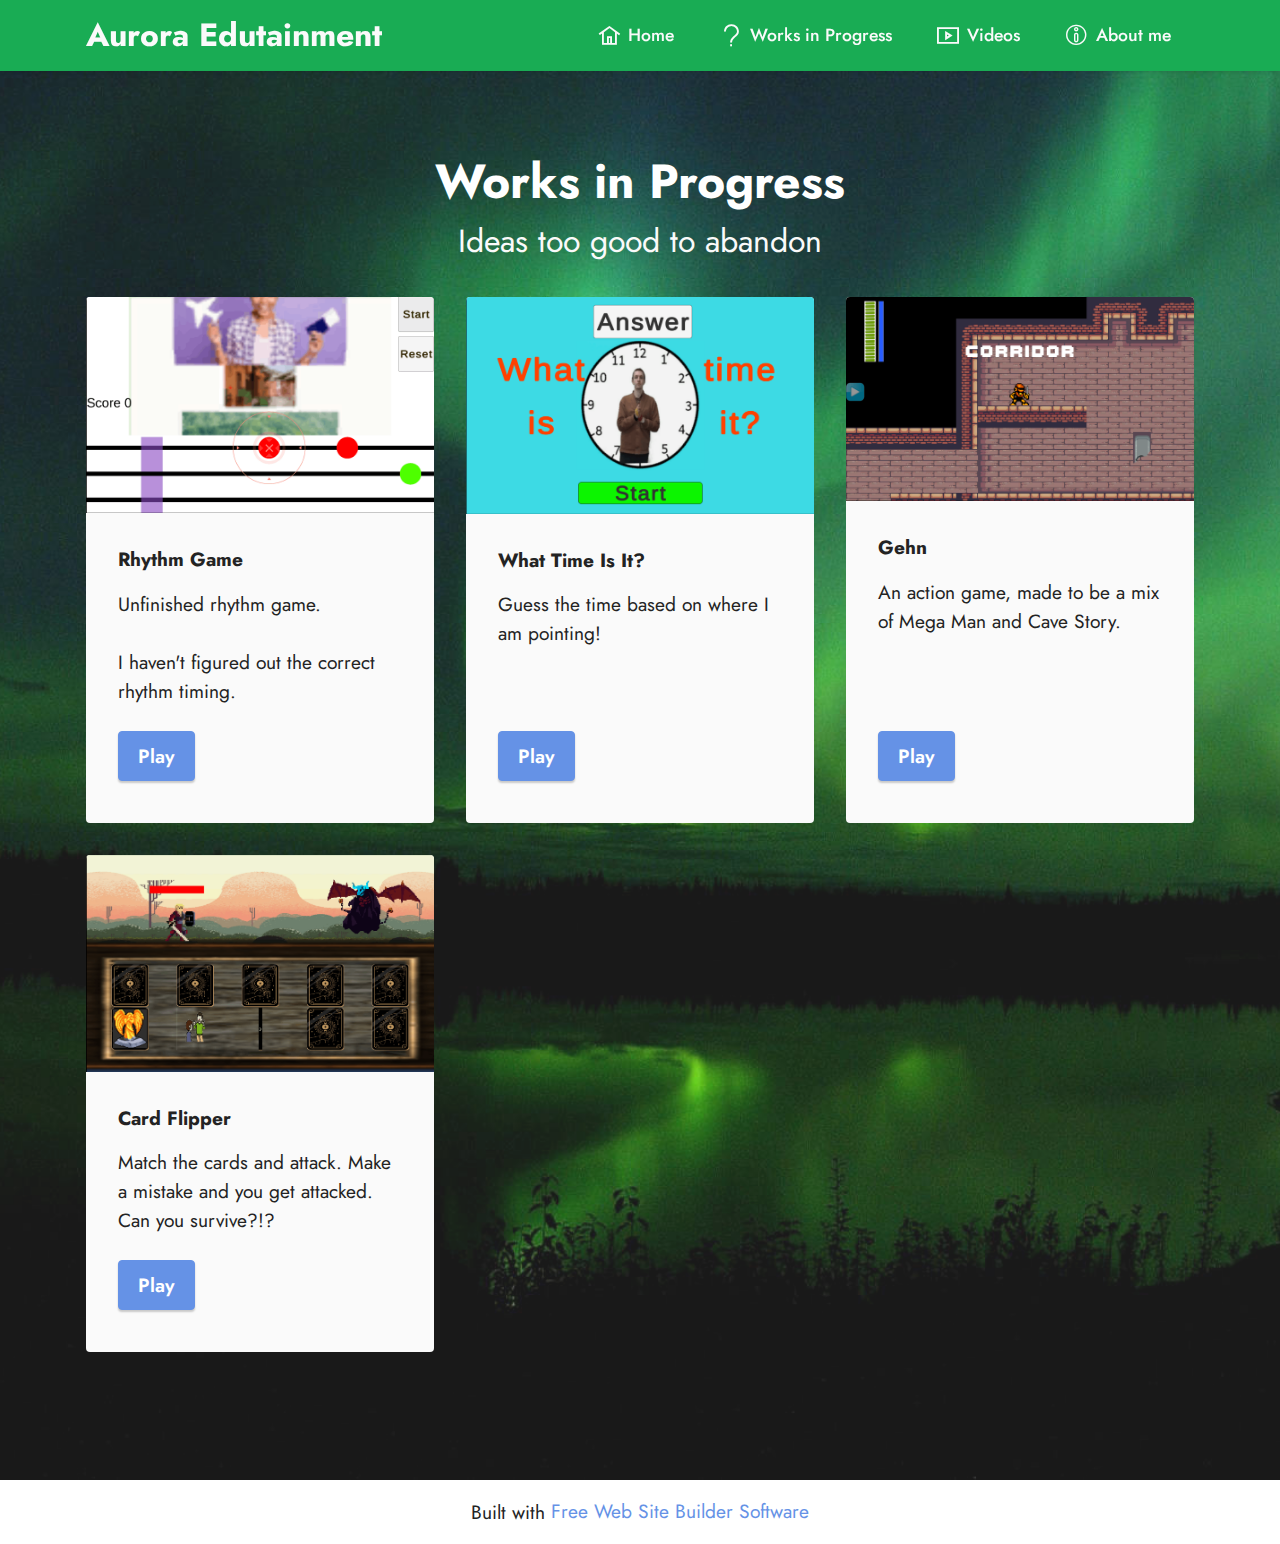
==== commit 0de758d5: "dunno" ====
--- a/page1.html
+++ b/page1.html
@@ -40,7 +40,7 @@
         <div class="container">
             <div class="navbar-brand">
                 
-                <span class="navbar-caption-wrap"><a class="navbar-caption text-white display-5" href="https://mobiri.se">Aurora Edutainment</a></span>
+                <span class="navbar-caption-wrap"><a class="navbar-caption text-white text-primary display-5" href="index.html">Aurora Edutainment</a></span>
             </div>
             <button class="navbar-toggler" type="button" data-toggle="collapse" data-bs-toggle="collapse" data-target="#navbarSupportedContent" data-bs-target="#navbarSupportedContent" aria-controls="navbarNavAltMarkup" aria-expanded="false" aria-label="Toggle navigation">
                 <div class="hamburger">
@@ -122,7 +122,7 @@
             
         </div>
     </div>
-</section><section class="display-7" style="padding: 0;align-items: center;justify-content: center;flex-wrap: wrap;    align-content: center;display: flex;position: relative;height: 4rem;"><a href="https://mobiri.se/2851809" style="flex: 1 1;height: 4rem;position: absolute;width: 100%;z-index: 1;"><img alt="" style="height: 4rem;" src="[data-uri]"></a><p style="margin: 0;text-align: center;" class="display-7">Built with Mobirise &#8204;</p><a style="z-index:1" href="https://mobirise.com/html-builder.html">HTML Page Builder</a></section><script src="assets/bootstrap/js/bootstrap.bundle.min.js"></script>  <script src="assets/smoothscroll/smooth-scroll.js"></script>  <script src="assets/ytplayer/index.js"></script>  <script src="assets/dropdown/js/navbar-dropdown.js"></script>  <script src="assets/theme/js/script.js"></script>  
+</section><section class="display-7" style="padding: 0;align-items: center;justify-content: center;flex-wrap: wrap;    align-content: center;display: flex;position: relative;height: 4rem;"><a href="https://mobiri.se/2851809" style="flex: 1 1;height: 4rem;position: absolute;width: 100%;z-index: 1;"><img alt="" style="height: 4rem;" src="[data-uri]"></a><p style="margin: 0;text-align: center;" class="display-7">Built with &#8204;</p><a style="z-index:1" href="https://mobirise.com"> Free Web Site  Builder Software</a></section><script src="assets/bootstrap/js/bootstrap.bundle.min.js"></script>  <script src="assets/smoothscroll/smooth-scroll.js"></script>  <script src="assets/ytplayer/index.js"></script>  <script src="assets/dropdown/js/navbar-dropdown.js"></script>  <script src="assets/theme/js/script.js"></script>  
   
   
 </body>
